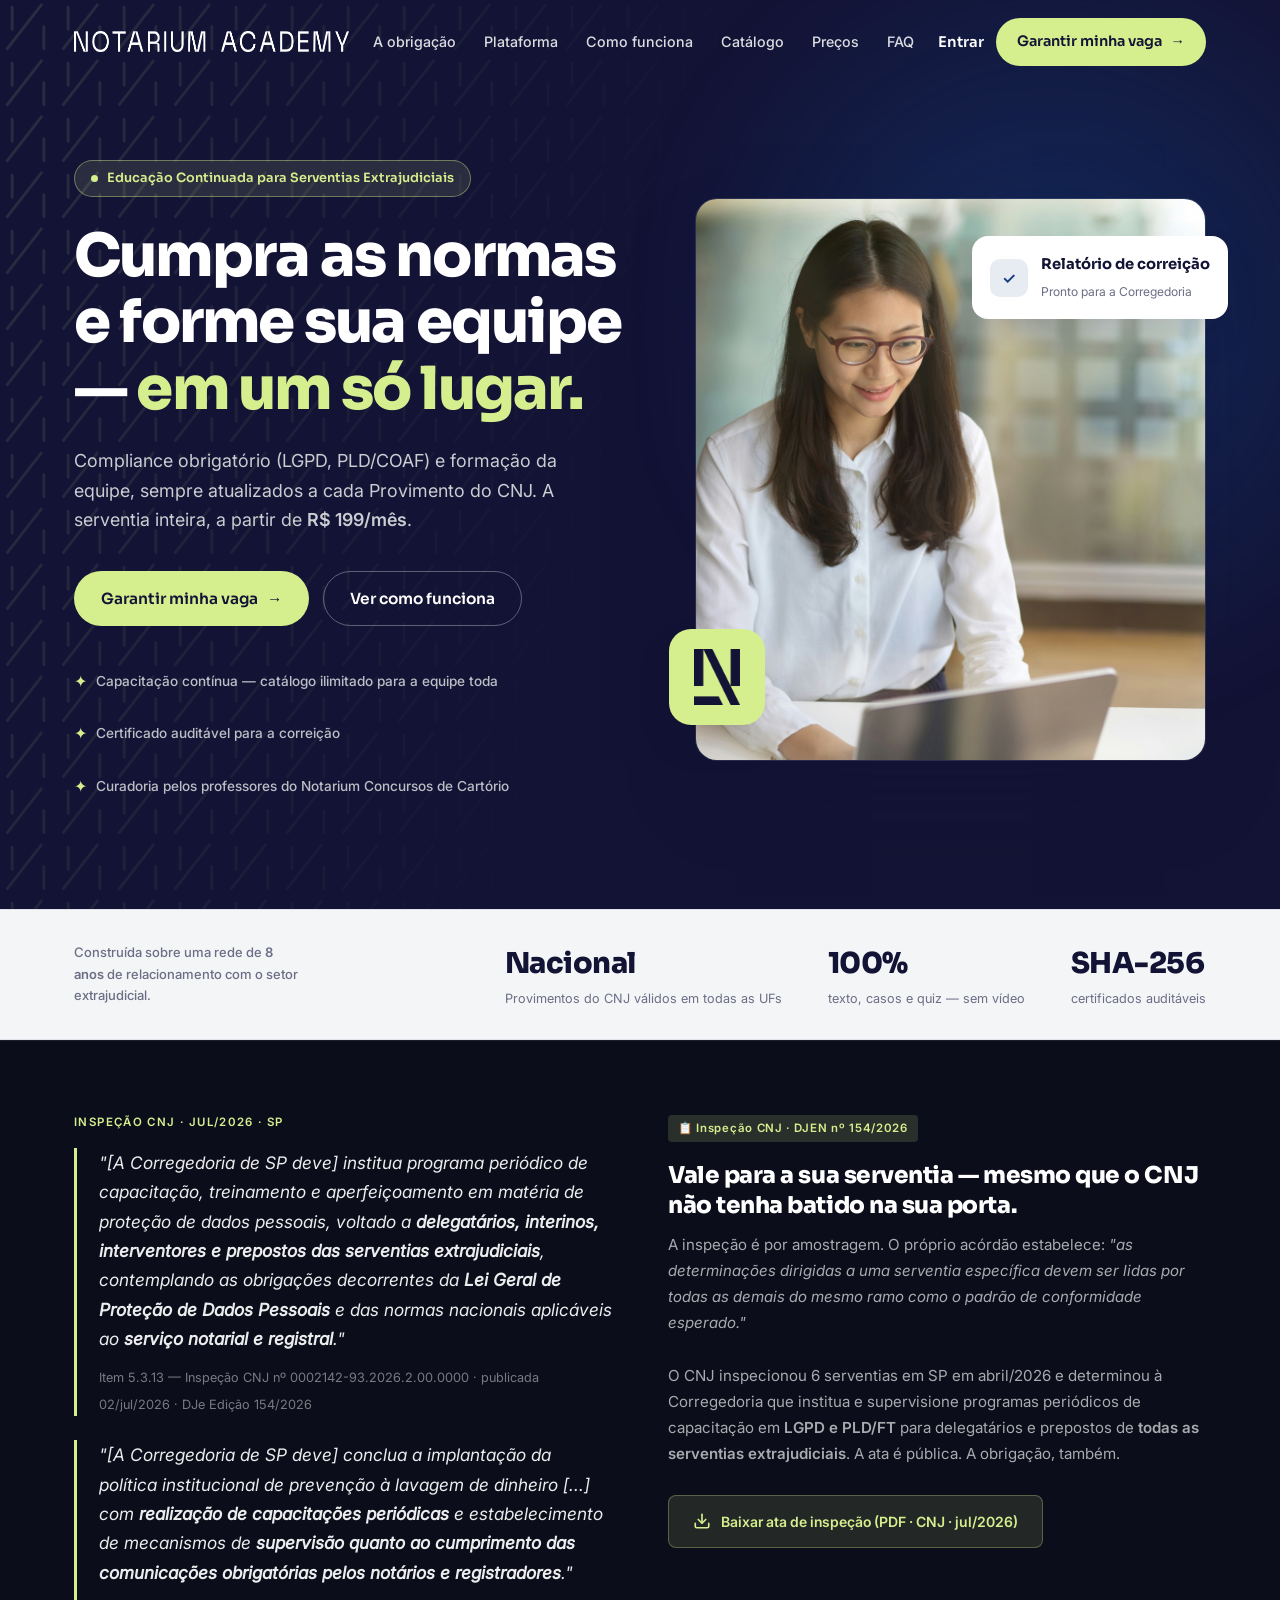
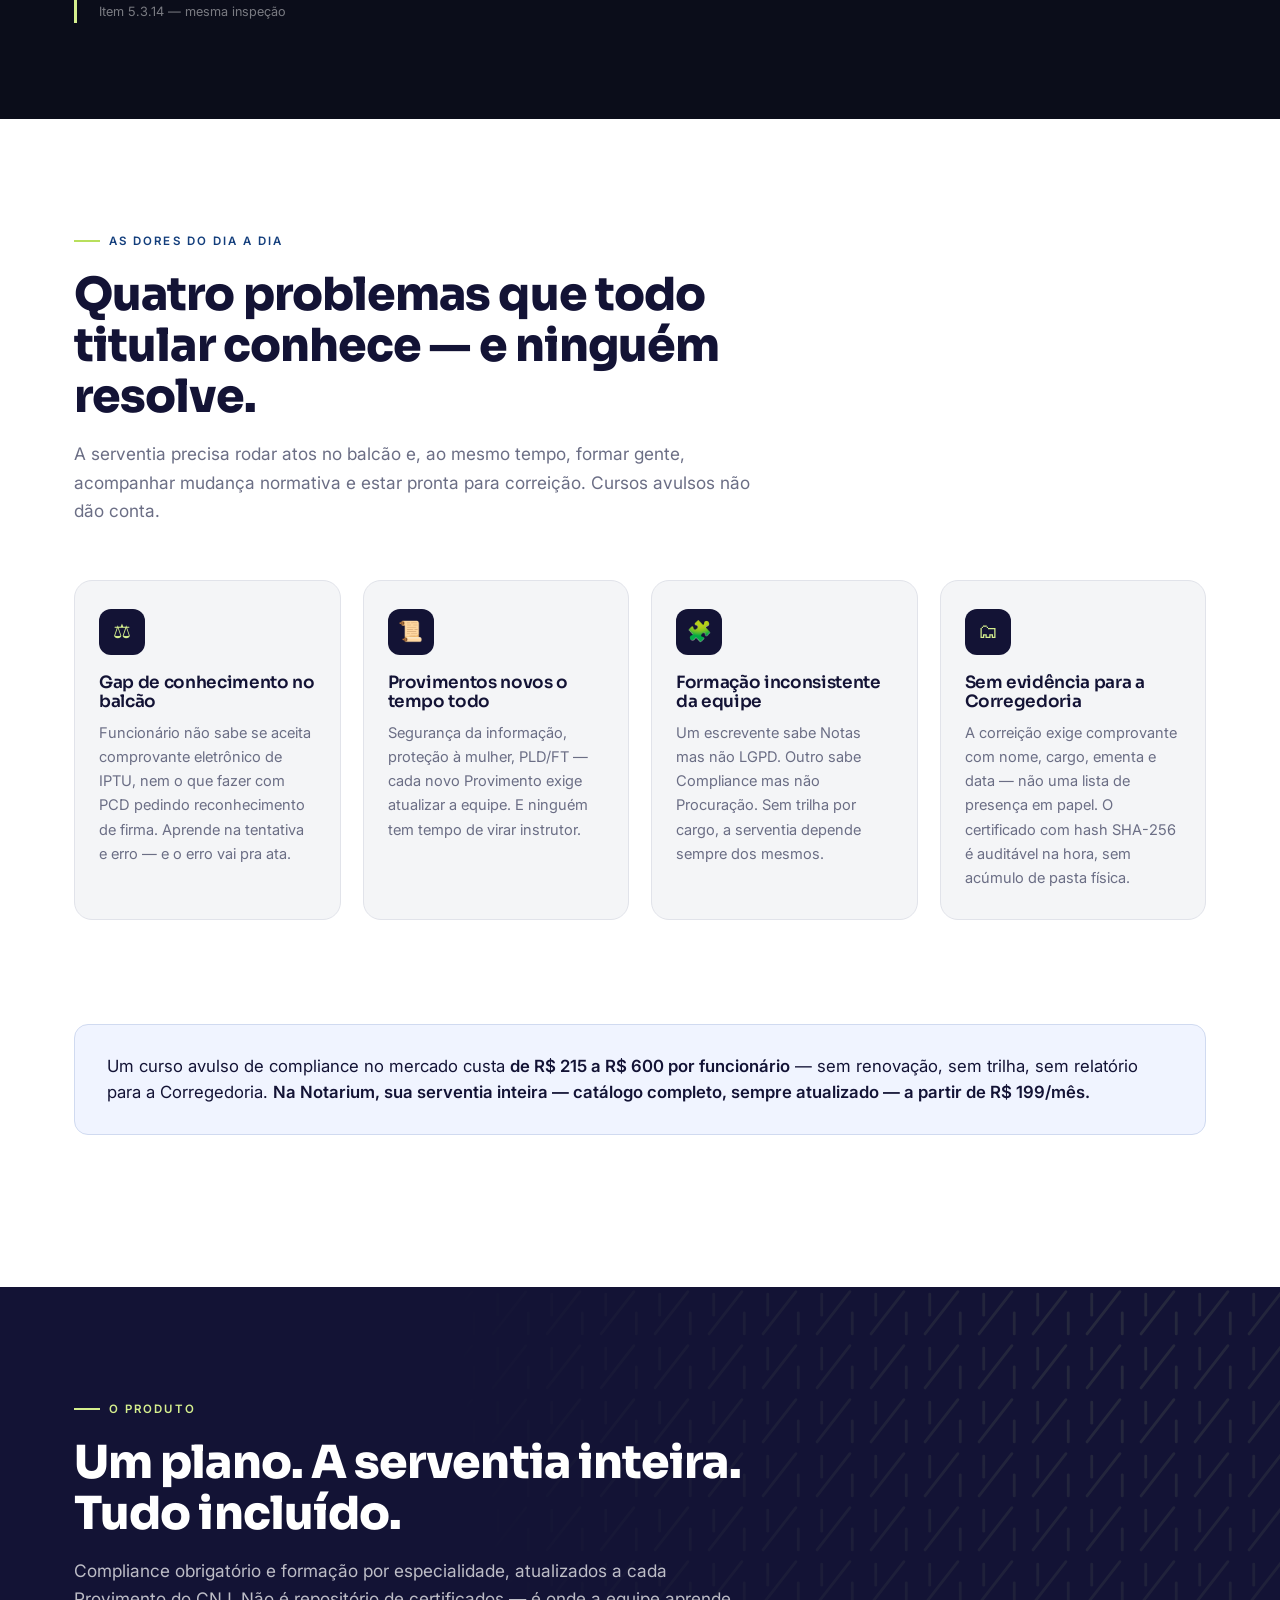
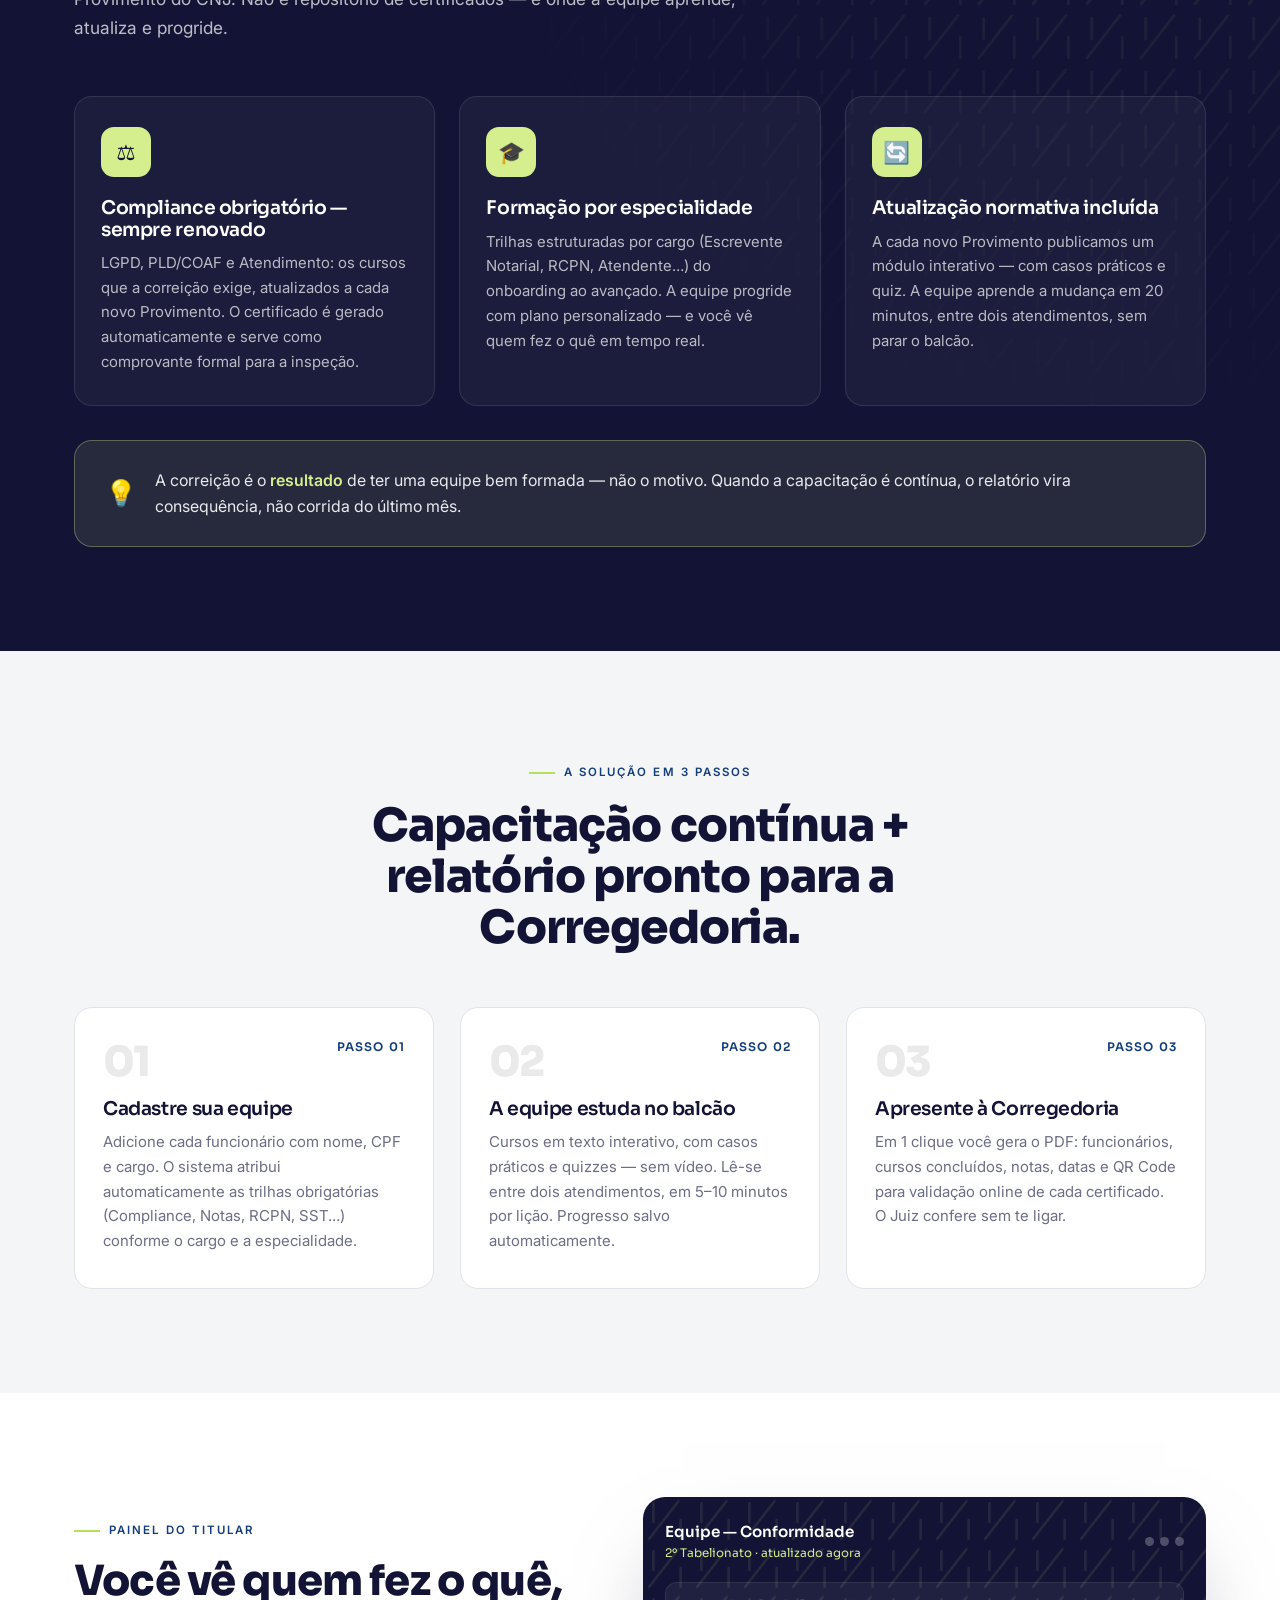
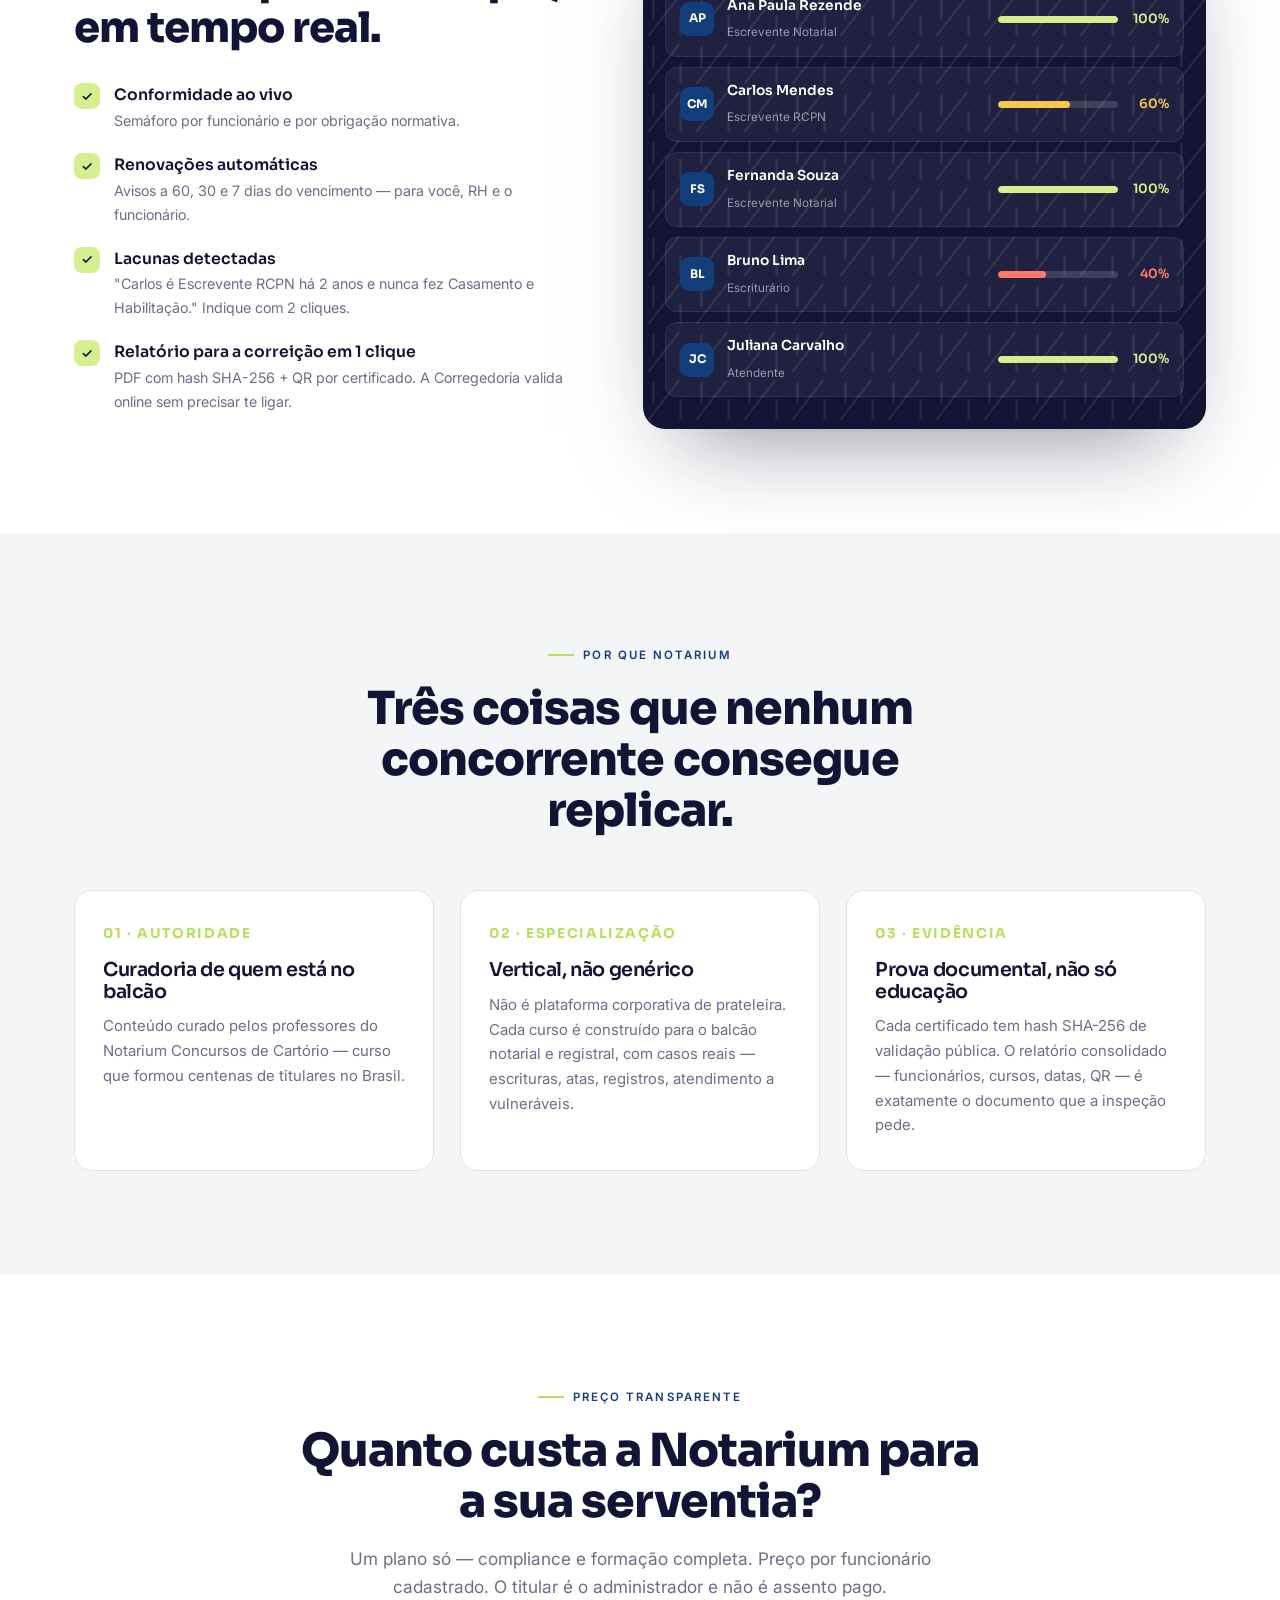
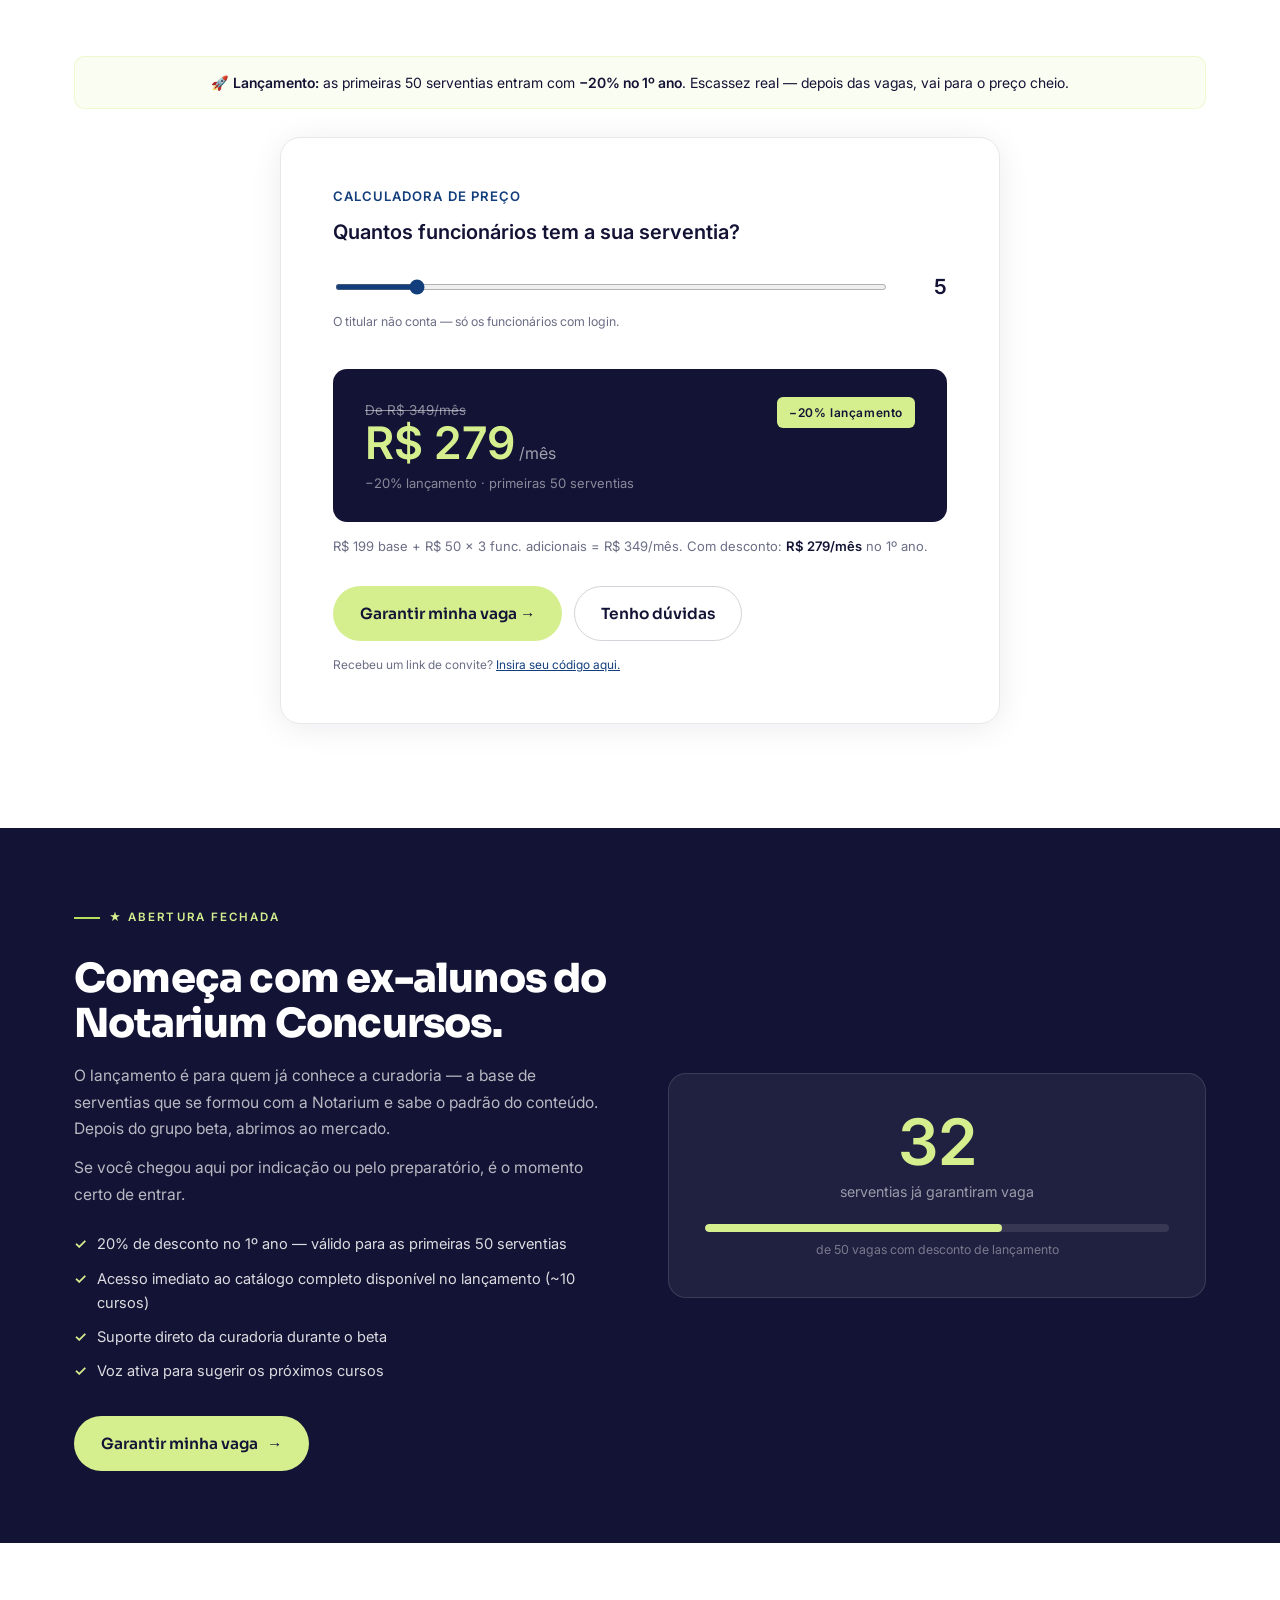
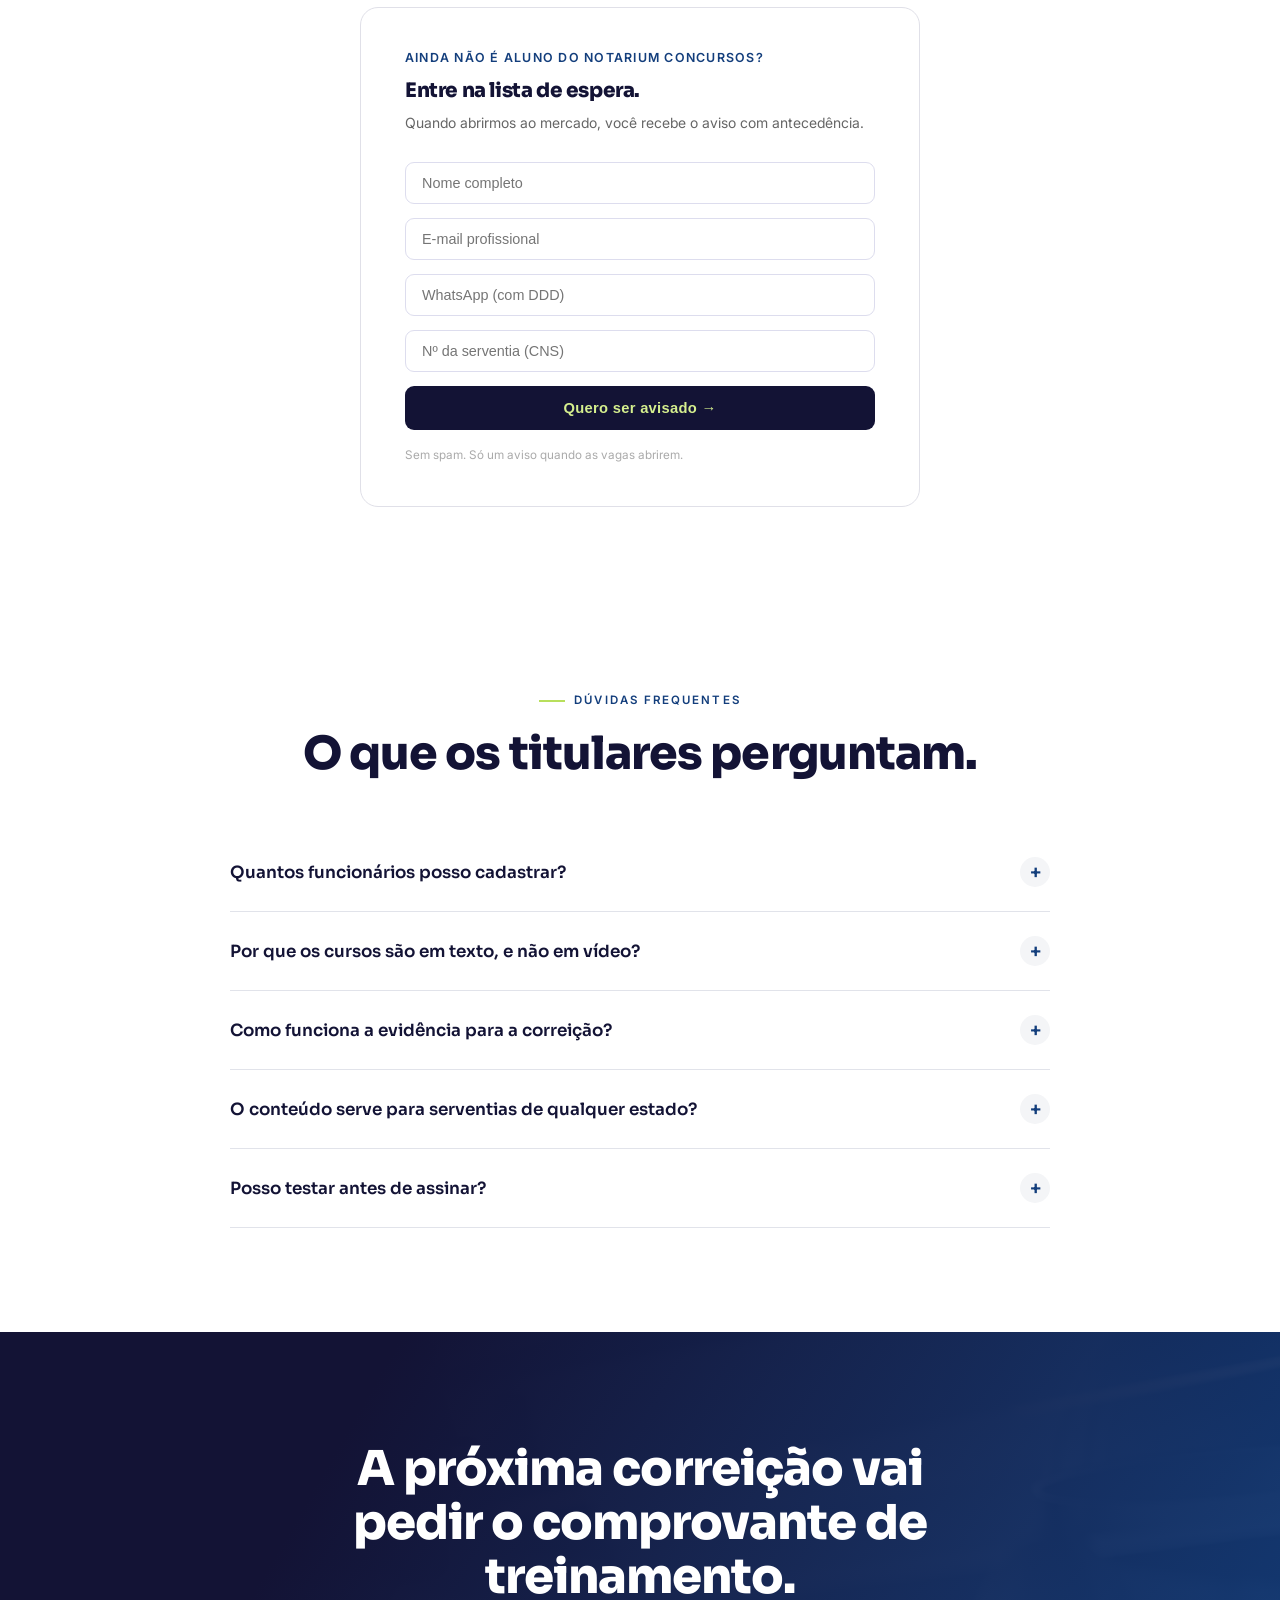
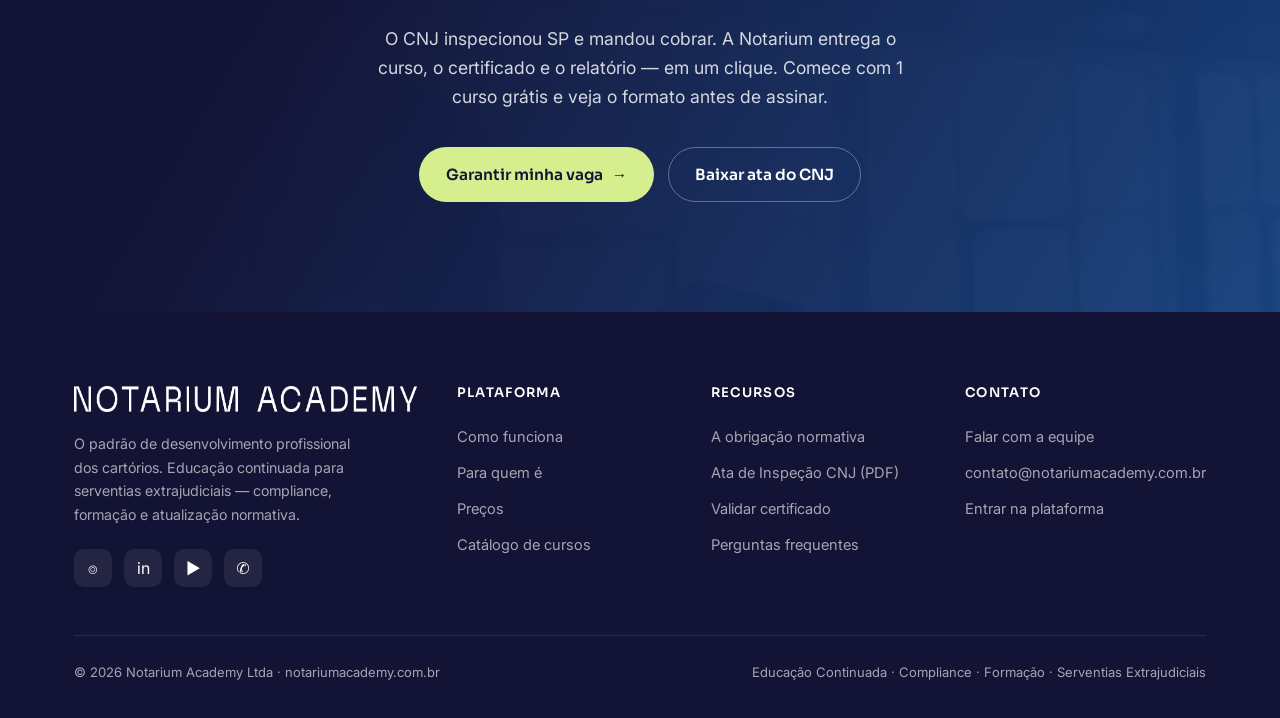
==== index.html @ 6d5ab549 "Favicon: PNG 32x32 quadrado; 'toda semana' → 'o tempo todo'" ====
<!DOCTYPE html>
<html lang="pt-BR">
<head>
<meta charset="UTF-8">
<meta name="viewport" content="width=device-width, initial-scale=1.0">
<meta name="robots" content="noindex, nofollow">
<title>Notarium Academy — Educação continuada para serventias extrajudiciais</title>
<meta name="description" content="Compliance obrigatório e formação da equipe da serventia, por assinatura — a serventia inteira, sempre atualizada. A partir de R$ 199/mês.">
<link rel="icon" type="image/png" sizes="32x32" href="assets/brand/favicon-32.png">
<link rel="icon" type="image/png" sizes="512x512" href="assets/brand/symbol-navy.png">
<link rel="stylesheet" href="assets/css/style.css">
<style>
/* ── Bloco da inspeção CNJ ─────────────────────────── */
.insp{background:#0b0d1a;padding:72px 0;border-top:1px solid rgba(255,255,255,.07)}
.insp-inner{display:grid;grid-template-columns:1fr 1fr;gap:56px;align-items:start}
.insp-label{font-size:.72rem;font-weight:700;letter-spacing:.12em;text-transform:uppercase;color:#D5EF8E;margin-bottom:16px}
.insp-quote{border-left:3px solid #D5EF8E;padding-left:22px;margin:0 0 24px}
.insp-quote p{color:rgba(255,255,255,.92);font-size:1.08rem;line-height:1.7;font-style:italic;margin:0 0 10px}
.insp-quote cite{font-size:.8rem;color:rgba(255,255,255,.45);font-style:normal}
.insp-right h3{font-size:1.45rem;font-weight:800;color:#fff;margin:0 0 12px;line-height:1.3}
.insp-right p{color:rgba(255,255,255,.65);font-size:.95rem;line-height:1.7;margin:0 0 28px}
.insp-dl{display:inline-flex;align-items:center;gap:10px;padding:14px 24px;background:rgba(213,239,142,.12);border:1px solid rgba(213,239,142,.3);border-radius:8px;color:#D5EF8E;font-size:.88rem;font-weight:600;text-decoration:none;transition:.2s}
.insp-dl:hover{background:rgba(213,239,142,.2)}
.insp-dl svg{flex-shrink:0}
.insp-tag{display:inline-block;padding:4px 10px;background:rgba(213,239,142,.15);border-radius:4px;font-size:.72rem;font-weight:700;letter-spacing:.06em;color:#D5EF8E;margin-bottom:18px}
@media(max-width:768px){.insp-inner{grid-template-columns:1fr;gap:36px}}

/* ── Calculadora ───────────────────────────────────── */
.calc-wrap{max-width:720px;margin:0 auto;background:var(--card-bg,#fff);border:1px solid var(--border,#e8e8e8);border-radius:20px;padding:48px 52px;box-shadow:0 4px 32px rgba(19,19,53,.08)}
.calc-label{font-size:.82rem;font-weight:700;letter-spacing:.08em;text-transform:uppercase;color:var(--royal,#133E7C);margin-bottom:10px}
.calc-q{font-size:1.25rem;font-weight:700;color:var(--ink,#131335);margin:0 0 24px;line-height:1.4}
.calc-row{display:flex;align-items:center;gap:18px;margin-bottom:8px}
.calc-row input[type=range]{flex:1;accent-color:#133E7C;height:6px;cursor:pointer}
.calc-n{min-width:40px;text-align:right;font-size:1.3rem;font-weight:800;color:var(--ink,#131335)}
.calc-hint{font-size:.78rem;color:var(--muted,#666);margin:0 0 36px}
.calc-result{display:grid;grid-template-columns:1fr auto;align-items:end;gap:12px;padding:28px 32px;background:var(--ink,#131335);border-radius:14px;margin-bottom:14px}
.calc-main{color:#fff}
.calc-main .price-val{font-size:2.8rem;font-weight:900;line-height:1;color:#D5EF8E}
.calc-main .price-mo{font-size:1rem;color:rgba(255,255,255,.6);font-weight:400}
.calc-main .price-launch{font-size:.85rem;color:rgba(255,255,255,.5);text-decoration:line-through;margin-top:2px}
.calc-badge{background:#D5EF8E;color:#131335;font-size:.75rem;font-weight:800;letter-spacing:.05em;padding:6px 12px;border-radius:6px;white-space:nowrap;align-self:start}
.calc-detail{font-size:.82rem;color:var(--muted,#666);margin:0 0 28px}
.calc-detail b{color:var(--ink,#131335)}
.calc-cta{display:flex;gap:12px;flex-wrap:wrap}
.calc-ferc{margin-top:20px;padding:16px 20px;border:1px solid var(--border,#e8e8e8);border-radius:10px;display:flex;align-items:start;gap:14px}
.calc-ferc label{font-size:.85rem;color:var(--muted,#666);cursor:pointer;display:flex;align-items:start;gap:8px;line-height:1.5}
.calc-ferc input{margin-top:3px;flex-shrink:0}
.ferc-hide{display:none}
.launch-bar{text-align:center;margin-bottom:28px;padding:14px 24px;background:rgba(213,239,142,.12);border:1px solid rgba(213,239,142,.35);border-radius:10px}
.launch-bar p{margin:0;font-size:.88rem;color:var(--ink,#131335)}<br>
.launch-bar b{color:#133E7C}
@media(max-width:600px){.calc-wrap{padding:32px 24px}.calc-result{grid-template-columns:1fr}.calc-main .price-val{font-size:2.2rem}}

/* ── Abertura fechada / beta ───────────────────────── */
.beta{background:#131335;padding:72px 0}
.beta-inner{display:grid;grid-template-columns:1fr 1fr;gap:56px;align-items:center}
.beta-copy .eyebrow{color:#D5EF8E}
.beta-copy h2{color:#fff;font-size:clamp(1.8rem,3.2vw,2.5rem);margin:12px 0 16px;font-weight:800}
.beta-copy p{color:rgba(255,255,255,.7);line-height:1.7;font-size:.98rem;margin:0 0 12px}
.beta-list{list-style:none;padding:0;margin:24px 0 32px;display:flex;flex-direction:column;gap:10px}
.beta-list li{display:flex;align-items:start;gap:10px;color:rgba(255,255,255,.85);font-size:.92rem}
.beta-list .b-ic{color:#D5EF8E;flex-shrink:0;font-weight:700}
.vagas-card{background:rgba(255,255,255,.06);border:1px solid rgba(255,255,255,.12);border-radius:18px;padding:36px;text-align:center}
.vagas-n{font-size:4rem;font-weight:900;color:#D5EF8E;line-height:1}
.vagas-l{color:rgba(255,255,255,.55);font-size:.9rem;margin:6px 0 20px}
.vagas-meter{height:8px;background:rgba(255,255,255,.1);border-radius:4px;overflow:hidden;margin-bottom:8px}
.vagas-meter-fill{height:100%;width:64%;background:#D5EF8E;border-radius:4px}
.vagas-note{font-size:.78rem;color:rgba(255,255,255,.4)}
@media(max-width:768px){.beta-inner{grid-template-columns:1fr;gap:36px}}

/* ── Âncora de valor ───────────────────────────────── */
.anchor-bar{background:#f0f4ff;border:1px solid #d0daf0;border-radius:14px;padding:28px 32px;margin:0 0 48px}
.anchor-bar p{margin:0;font-size:1.05rem;color:var(--ink,#131335);line-height:1.6}
.anchor-bar em{font-style:normal;font-weight:700}
</style>
</head>
<body>

<!-- ============== HEADER ============== -->
<header class="site-header" id="header">
  <div class="wrap nav">
    <a href="#topo" aria-label="Notarium Academy">
      <img src="assets/brand/logo-white.png" alt="Notarium Academy" class="logo light">
      <img src="assets/brand/logo-navy.png"  alt="Notarium Academy" class="logo dark">
    </a>
    <nav class="nav-links" id="navLinks">
      <a href="#normas">A obrigação</a>
      <a href="#solucao">Plataforma</a>
      <a href="#como">Como funciona</a>
      <a href="catalogo.html">Catálogo</a>
      <a href="#planos">Preços</a>
      <a href="#faq">FAQ</a>
    </nav>
    <div class="nav-actions">
      <a href="#" class="nav-login">Entrar</a>
      <a href="cadastro.html" class="btn btn-lime">Garantir minha vaga <span class="arrow">→</span></a>
      <button class="menu-toggle" id="menuToggle" aria-label="Menu"><span></span><span></span><span></span></button>
    </div>
  </div>
</header>

<!-- ============== HERO ============== -->
<section class="hero" id="topo">
  <div class="wrap hero-grid">
    <div class="hero-copy">
      <span class="hero-pill"><span class="dot"></span> Educação Continuada para Serventias Extrajudiciais</span>
      <h1>Cumpra as normas e forme sua equipe — <span class="hl">em um só lugar.</span></h1>
      <p class="hero-sub">Compliance obrigatório (LGPD, PLD/COAF) e formação da equipe, sempre atualizados a cada Provimento do CNJ. A serventia inteira, a partir de <strong>R$&nbsp;199/mês</strong>.</p>
      <div class="hero-cta">
        <a href="#planos" class="btn btn-lime">Garantir minha vaga <span class="arrow">→</span></a>
        <a href="#como" class="btn btn-ghost-light">Ver como funciona</a>
      </div>
      <ul class="hero-trust">
        <li><span class="ic">✦</span> Capacitação contínua — catálogo ilimitado para a equipe toda</li>
        <li><span class="ic">✦</span> Certificado auditável para a correição</li>
        <li><span class="ic">✦</span> Curadoria pelos professores do Notarium Concursos de Cartório</li>
      </ul>
    </div>
    <div class="hero-media">
      <div class="photo"><img src="assets/img/hero.jpg" alt="Escrevente estudando na plataforma Notarium Academy"></div>
      <div class="symbol-badge"><img src="assets/brand/symbol-navy.png" alt=""></div>
      <div class="hero-card">
        <div class="tick">✓</div>
        <div><b>Relatório de correição</b><span>Pronto para a Corregedoria</span></div>
      </div>
    </div>
  </div>
</section>

<!-- ============== PROVA / NÚMEROS ============== -->
<div class="proof">
  <div class="wrap">
    <p class="proof-label">Construída sobre uma rede de <b>8 anos</b> de relacionamento com o setor extrajudicial.</p>
    <div class="proof-stats">
      <div><div class="n">Nacional</div><div class="l">Provimentos do CNJ válidos em todas as UFs</div></div>
      <div><div class="n">100%</div><div class="l">texto, casos e quiz — sem vídeo</div></div>
      <div><div class="n">SHA-256</div><div class="l">certificados auditáveis</div></div>
    </div>
  </div>
</div>

<!-- ============== BLOCO DA INSPEÇÃO CNJ ============== -->
<section class="insp" id="normas">
  <div class="wrap">
    <div class="insp-inner">
      <div class="insp-left">
        <div class="insp-label">Inspeção CNJ · jul/2026 · SP</div>
        <blockquote class="insp-quote">
          <p>"[A Corregedoria de SP deve] institua programa periódico de capacitação, treinamento e aperfeiçoamento em matéria de proteção de dados pessoais, voltado a <strong>delegatários, interinos, interventores e prepostos das serventias extrajudiciais</strong>, contemplando as obrigações decorrentes da <strong>Lei Geral de Proteção de Dados Pessoais</strong> e das normas nacionais aplicáveis ao <strong>serviço notarial e registral</strong>."</p>
          <cite>Item 5.3.13 — Inspeção CNJ nº 0002142-93.2026.2.00.0000 · publicada 02/jul/2026 · DJe Edição 154/2026</cite>
        </blockquote>
        <blockquote class="insp-quote">
          <p>"[A Corregedoria de SP deve] conclua a implantação da política institucional de prevenção à lavagem de dinheiro [...] com <strong>realização de capacitações periódicas</strong> e estabelecimento de mecanismos de <strong>supervisão quanto ao cumprimento das comunicações obrigatórias pelos notários e registradores</strong>."</p>
          <cite>Item 5.3.14 — mesma inspeção</cite>
        </blockquote>
      </div>
      <div class="insp-right">
        <span class="insp-tag">📋 Inspeção CNJ · DJEN nº 154/2026</span>
        <h3>Vale para a sua serventia — mesmo que o CNJ não tenha batido na sua porta.</h3>
        <p>A inspeção é por amostragem. O próprio acórdão estabelece: <em>"as determinações dirigidas a uma serventia específica devem ser lidas por todas as demais do mesmo ramo como o padrão de conformidade esperado."</em></p>
        <p>O CNJ inspecionou 6 serventias em SP em abril/2026 e determinou à Corregedoria que institua e supervisione programas periódicos de capacitação em <strong>LGPD e PLD/FT</strong> para delegatários e prepostos de <strong>todas as serventias extrajudiciais</strong>. A ata é pública. A obrigação, também.</p>
        <a href="assets/docs/inspecao-cnj-sp-2026.pdf" download class="insp-dl">
          <svg width="18" height="18" viewBox="0 0 24 24" fill="none" stroke="currentColor" stroke-width="2.2" stroke-linecap="round" stroke-linejoin="round"><path d="M21 15v4a2 2 0 0 1-2 2H5a2 2 0 0 1-2-2v-4"/><polyline points="7 10 12 15 17 10"/><line x1="12" y1="15" x2="12" y2="3"/></svg>
          Baixar ata de inspeção (PDF · CNJ · jul/2026)
        </a>
      </div>
    </div>
  </div>
</section>

<!-- ============== PROBLEMAS ============== -->
<section class="section problems" id="problemas">
  <div class="wrap">
    <div class="section-head reveal">
      <span class="eyebrow">As dores do dia a dia</span>
      <h2>Quatro problemas que todo titular conhece — e ninguém resolve.</h2>
      <p>A serventia precisa rodar atos no balcão e, ao mesmo tempo, formar gente, acompanhar mudança normativa e estar pronta para correição. Cursos avulsos não dão conta.</p>
    </div>
    <div class="cards-4">
      <article class="pcard reveal">
        <div class="pic">⚖</div>
        <h3>Gap de conhecimento no balcão</h3>
        <p>Funcionário não sabe se aceita comprovante eletrônico de IPTU, nem o que fazer com PCD pedindo reconhecimento de firma. Aprende na tentativa e erro — e o erro vai pra ata.</p>
      </article>
      <article class="pcard reveal">
        <div class="pic">📜</div>
        <h3>Provimentos novos o tempo todo</h3>
        <p>Segurança da informação, proteção à mulher, PLD/FT — cada novo Provimento exige atualizar a equipe. E ninguém tem tempo de virar instrutor.</p>
      </article>
      <article class="pcard reveal">
        <div class="pic">🧩</div>
        <h3>Formação inconsistente da equipe</h3>
        <p>Um escrevente sabe Notas mas não LGPD. Outro sabe Compliance mas não Procuração. Sem trilha por cargo, a serventia depende sempre dos mesmos.</p>
      </article>
      <article class="pcard reveal">
        <div class="pic">🗂</div>
        <h3>Sem evidência para a Corregedoria</h3>
        <p>A correição exige comprovante com nome, cargo, ementa e data — não uma lista de presença em papel. O certificado com hash SHA-256 é auditável na hora, sem acúmulo de pasta física.</p>
      </article>
    </div>
  </div>
</section>

<!-- ============== ÂNCORA DE VALOR ============== -->
<section class="section" style="padding-top:0">
  <div class="wrap">
    <div class="anchor-bar reveal">
      <p>Um curso avulso de compliance no mercado custa <em>de R$&nbsp;215 a R$&nbsp;600 por funcionário</em> — sem renovação, sem trilha, sem relatório para a Corregedoria. <em>Na Notarium, sua serventia inteira — catálogo completo, sempre atualizado — a partir de R$&nbsp;199/mês.</em></p>
    </div>
  </div>
</section>

<!-- ============== SOLUÇÃO (fundo escuro) ============== -->
<section class="section solution" id="solucao">
  <div class="wrap">
    <div class="section-head reveal">
      <span class="eyebrow">O produto</span>
      <h2>Um plano. A serventia inteira. Tudo incluído.</h2>
      <p>Compliance obrigatório e formação por especialidade, atualizados a cada Provimento do CNJ. Não é repositório de certificados — é onde a equipe aprende, atualiza e progride.</p>
    </div>
    <div class="feat-grid">
      <article class="feat reveal">
        <div class="fic">⚖️</div>
        <h3>Compliance obrigatório — sempre renovado</h3>
        <p>LGPD, PLD/COAF e Atendimento: os cursos que a correição exige, atualizados a cada novo Provimento. O certificado é gerado automaticamente e serve como comprovante formal para a inspeção.</p>
      </article>
      <article class="feat reveal">
        <div class="fic">🎓</div>
        <h3>Formação por especialidade</h3>
        <p>Trilhas estruturadas por cargo (Escrevente Notarial, RCPN, Atendente…) do onboarding ao avançado. A equipe progride com plano personalizado — e você vê quem fez o quê em tempo real.</p>
      </article>
      <article class="feat reveal">
        <div class="fic">🔄</div>
        <h3>Atualização normativa incluída</h3>
        <p>A cada novo Provimento publicamos um módulo interativo — com casos práticos e quiz. A equipe aprende a mudança em 20 minutos, entre dois atendimentos, sem parar o balcão.</p>
      </article>
    </div>
    <div class="insight-bar reveal">
      <span class="ib-ic">💡</span>
      <p>A correição é o <b>resultado</b> de ter uma equipe bem formada — não o motivo. Quando a capacitação é contínua, o relatório vira consequência, não corrida do último mês.</p>
    </div>
  </div>
</section>

<!-- ============== COMO FUNCIONA ============== -->
<section class="section steps" id="como">
  <div class="wrap">
    <div class="section-head center reveal">
      <span class="eyebrow">A solução em 3 passos</span>
      <h2>Capacitação contínua + relatório pronto para a Corregedoria.</h2>
    </div>
    <div class="steps-grid">
      <article class="step reveal">
        <span class="num-tag">PASSO 01</span>
        <div class="num">01</div>
        <h3>Cadastre sua equipe</h3>
        <p>Adicione cada funcionário com nome, CPF e cargo. O sistema atribui automaticamente as trilhas obrigatórias (Compliance, Notas, RCPN, SST…) conforme o cargo e a especialidade.</p>
      </article>
      <article class="step reveal">
        <span class="num-tag">PASSO 02</span>
        <div class="num">02</div>
        <h3>A equipe estuda no balcão</h3>
        <p>Cursos em texto interativo, com casos práticos e quizzes — sem vídeo. Lê-se entre dois atendimentos, em 5–10 minutos por lição. Progresso salvo automaticamente.</p>
      </article>
      <article class="step reveal">
        <span class="num-tag">PASSO 03</span>
        <div class="num">03</div>
        <h3>Apresente à Corregedoria</h3>
        <p>Em 1 clique você gera o PDF: funcionários, cursos concluídos, notas, datas e QR Code para validação online de cada certificado. O Juiz confere sem te ligar.</p>
      </article>
    </div>
  </div>
</section>

<!-- ============== PAINEL DO TITULAR ============== -->
<section class="section panel">
  <div class="wrap panel-grid">
    <div class="reveal">
      <span class="eyebrow">Painel do titular</span>
      <h2 style="font-size:clamp(1.8rem,3.4vw,2.6rem);font-weight:800">Você vê quem fez o quê, em tempo real.</h2>
      <ul class="panel-list">
        <li><span class="chk">✓</span><div><b>Conformidade ao vivo</b><span>Semáforo por funcionário e por obrigação normativa.</span></div></li>
        <li><span class="chk">✓</span><div><b>Renovações automáticas</b><span>Avisos a 60, 30 e 7 dias do vencimento — para você, RH e o funcionário.</span></div></li>
        <li><span class="chk">✓</span><div><b>Lacunas detectadas</b><span>"Carlos é Escrevente RCPN há 2 anos e nunca fez Casamento e Habilitação." Indique com 2 cliques.</span></div></li>
        <li><span class="chk">✓</span><div><b>Relatório para a correição em 1 clique</b><span>PDF com hash SHA-256 + QR por certificado. A Corregedoria valida online sem precisar te ligar.</span></div></li>
      </ul>
    </div>
    <div class="reveal">
      <div class="dash">
        <div class="dash-top">
          <div class="t">Equipe — Conformidade <span>2º Tabelionato · atualizado agora</span></div>
          <div class="dash-dots"><i></i><i></i><i></i></div>
        </div>
        <div class="dash-row g"><div class="dash-av">AP</div><div class="nm"><b>Ana Paula Rezende</b><span>Escrevente Notarial</span></div><div class="dash-bar"><i></i></div><div class="pct">100%</div></div>
        <div class="dash-row y"><div class="dash-av">CM</div><div class="nm"><b>Carlos Mendes</b><span>Escrevente RCPN</span></div><div class="dash-bar"><i></i></div><div class="pct">60%</div></div>
        <div class="dash-row g"><div class="dash-av">FS</div><div class="nm"><b>Fernanda Souza</b><span>Escrevente Notarial</span></div><div class="dash-bar"><i></i></div><div class="pct">100%</div></div>
        <div class="dash-row r"><div class="dash-av">BL</div><div class="nm"><b>Bruno Lima</b><span>Escriturário</span></div><div class="dash-bar"><i></i></div><div class="pct">40%</div></div>
        <div class="dash-row g"><div class="dash-av">JC</div><div class="nm"><b>Juliana Carvalho</b><span>Atendente</span></div><div class="dash-bar"><i></i></div><div class="pct">100%</div></div>
      </div>
    </div>
  </div>
</section>

<!-- ============== POR QUE NOTARIUM ============== -->
<section class="section why">
  <div class="wrap">
    <div class="section-head center reveal">
      <span class="eyebrow">Por que Notarium</span>
      <h2>Três coisas que nenhum concorrente consegue replicar.</h2>
    </div>
    <div class="why-grid">
      <article class="why-card reveal">
        <div class="wnum">01 · AUTORIDADE</div>
        <h3>Curadoria de quem está no balcão</h3>
        <p>Conteúdo curado pelos professores do Notarium Concursos de Cartório — curso que formou centenas de titulares no Brasil.</p>
      </article>
      <article class="why-card reveal">
        <div class="wnum">02 · ESPECIALIZAÇÃO</div>
        <h3>Vertical, não genérico</h3>
        <p>Não é plataforma corporativa de prateleira. Cada curso é construído para o balcão notarial e registral, com casos reais — escrituras, atas, registros, atendimento a vulneráveis.</p>
      </article>
      <article class="why-card reveal">
        <div class="wnum">03 · EVIDÊNCIA</div>
        <h3>Prova documental, não só educação</h3>
        <p>Cada certificado tem hash SHA-256 de validação pública. O relatório consolidado — funcionários, cursos, datas, QR — é exatamente o documento que a inspeção pede.</p>
      </article>
    </div>
  </div>
</section>

<!-- ============== PLANOS / CALCULADORA ============== -->
<section class="section plans" id="planos">
  <div class="wrap">
    <div class="section-head center reveal">
      <span class="eyebrow">Preço transparente</span>
      <h2>Quanto custa a Notarium para a sua serventia?</h2>
      <p>Um plano só — compliance e formação completa. Preço por funcionário cadastrado. O titular é o administrador e não é assento pago.</p>
    </div>

    <div class="launch-bar reveal">
      <p>🚀 <b>Lançamento:</b> as primeiras 50 serventias entram com <b>−20% no 1º ano</b>. Escassez real — depois das vagas, vai para o preço cheio.</p>
    </div>

    <div class="calc-wrap reveal">
      <div class="calc-label">Calculadora de preço</div>
      <p class="calc-q">Quantos funcionários tem a sua serventia?</p>
      <div class="calc-row">
        <input type="range" id="calcSlider" min="1" max="30" value="5" step="1" oninput="updateCalc()">
        <span class="calc-n" id="calcNum">5</span>
      </div>
      <p class="calc-hint" id="calcHint">O titular não conta — só os funcionários com login.</p>

      <div class="calc-result" id="calcResult">
        <div class="calc-main">
          <div class="price-launch" id="priceFull" style="display:none"></div>
          <div><span class="price-val" id="priceVal">R$ 299</span> <span class="price-mo">/mês</span></div>
          <div id="priceSub" style="font-size:.82rem;color:rgba(255,255,255,.5);margin-top:6px"></div>
        </div>
        <span class="calc-badge" id="calcBadge">−20% lançamento</span>
      </div>

      <p class="calc-detail" id="calcDetail"></p>

      <div class="calc-cta">
        <a href="cadastro.html" class="btn btn-lime" id="calcCTA">Garantir minha vaga <span class="arrow">→</span></a>
        <a href="#faq" class="btn btn-ghost">Tenho dúvidas</a>
      </div>
      <p style="font-size:.75rem;color:var(--muted,#888);margin-top:14px">Recebeu um link de convite? <a href="#" id="refToggle" style="color:#133E7C;text-decoration:underline">Insira seu código aqui.</a></p>
      <div id="refBox" style="display:none;margin-top:10px">
        <input type="text" id="refInput" placeholder="Código de convite" style="border:1px solid #ddd;border-radius:8px;padding:10px 14px;font-size:.88rem;width:100%;max-width:280px;box-sizing:border-box">
      </div>

    </div>
  </div>
</section>

<!-- ============== ABERTURA BETA ============== -->
<section class="beta" id="beta">
  <div class="wrap beta-inner">
    <div class="beta-copy reveal">
      <span class="eyebrow">★ Abertura fechada</span>
      <h2>Começa com ex-alunos do Notarium Concursos.</h2>
      <p>O lançamento é para quem já conhece a curadoria — a base de serventias que se formou com a Notarium e sabe o padrão do conteúdo. Depois do grupo beta, abrimos ao mercado.</p>
      <p>Se você chegou aqui por indicação ou pelo preparatório, é o momento certo de entrar.</p>
      <ul class="beta-list">
        <li><span class="b-ic">✓</span> 20% de desconto no 1º ano — válido para as primeiras 50 serventias</li>
        <li><span class="b-ic">✓</span> Acesso imediato ao catálogo completo disponível no lançamento (~10 cursos)</li>
        <li><span class="b-ic">✓</span> Suporte direto da curadoria durante o beta</li>
        <li><span class="b-ic">✓</span> Voz ativa para sugerir os próximos cursos</li>
      </ul>
      <a href="cadastro.html" class="btn btn-lime">Garantir minha vaga <span class="arrow">→</span></a>
    </div>
    <div class="reveal">
      <div class="vagas-card">
        <div class="vagas-n" id="vagasN">32</div>
        <div class="vagas-l">serventias já garantiram vaga</div>
        <div class="vagas-meter"><div class="vagas-meter-fill"></div></div>
        <div class="vagas-note">de 50 vagas com desconto de lançamento</div>
      </div>
    </div>
  </div>
</section>

<!-- ============== LISTA DE ESPERA ============== -->
<section class="section" id="lista-espera" style="padding-top:64px;padding-bottom:72px">
  <div class="wrap">
    <div style="max-width:560px;margin:0 auto;border:1px solid #e0e0e8;border-radius:18px;padding:40px 44px;background:#fff">
      <p style="font-size:.78rem;font-weight:700;letter-spacing:.1em;text-transform:uppercase;color:#133E7C;margin:0 0 8px">Ainda não é aluno do Notarium Concursos?</p>
      <h3 style="font-size:1.25rem;font-weight:800;color:#131335;margin:0 0 8px;line-height:1.35">Entre na lista de espera.</h3>
      <p style="font-size:.88rem;color:#666;margin:0 0 28px;line-height:1.6">Quando abrirmos ao mercado, você recebe o aviso com antecedência.</p>
      <form id="waitlistForm" style="display:flex;flex-direction:column;gap:14px">
        <input type="text"   name="nome"      placeholder="Nome completo"          required style="border:1px solid #dde;border-radius:9px;padding:12px 16px;font-size:.9rem;width:100%;box-sizing:border-box">
        <input type="email"  name="email"     placeholder="E-mail profissional"    required style="border:1px solid #dde;border-radius:9px;padding:12px 16px;font-size:.9rem;width:100%;box-sizing:border-box">
        <input type="tel"    name="whatsapp"  placeholder="WhatsApp (com DDD)"              style="border:1px solid #dde;border-radius:9px;padding:12px 16px;font-size:.9rem;width:100%;box-sizing:border-box">
        <input type="text"   name="cns"       placeholder="Nº da serventia (CNS)"           style="border:1px solid #dde;border-radius:9px;padding:12px 16px;font-size:.9rem;width:100%;box-sizing:border-box">
        <button type="submit" style="background:#131335;color:#D5EF8E;border:none;border-radius:9px;padding:14px 24px;font-size:.92rem;font-weight:700;cursor:pointer;letter-spacing:.02em;transition:.2s" onmouseover="this.style.background='#133E7C'" onmouseout="this.style.background='#131335'">Quero ser avisado →</button>
        <p id="waitlistMsg" style="font-size:.8rem;color:#444;margin:0;display:none"></p>
      </form>
      <p style="font-size:.74rem;color:#aaa;margin:16px 0 0">Sem spam. Só um aviso quando as vagas abrirem.</p>
    </div>
  </div>
</section>

<!-- ============== FAQ ============== -->
<section class="section faq" id="faq">
  <div class="wrap">
    <div class="section-head center reveal">
      <span class="eyebrow">Dúvidas frequentes</span>
      <h2>O que os titulares perguntam.</h2>
    </div>
    <div class="faq-grid">
      <div class="qa reveal"><button>Quantos funcionários posso cadastrar?<span class="ic">+</span></button><div class="ans"><p>Todos. O plano é por assento cadastrado (funcionário com login). A fórmula é R$&nbsp;199 fixo para até 2 funcionários, +R$&nbsp;50 por funcionário a partir do 3º. O titular é o administrador e não conta como assento. Serventias com mais de 30 funcionários entram em contato para proposta Enterprise.</p></div></div>
      <div class="qa reveal"><button>Por que os cursos são em texto, e não em vídeo?<span class="ic">+</span></button><div class="ans"><p>Porque o aprendizado precisa caber no expediente. Texto com casos e quiz é lido entre dois atendimentos, em 5–10 minutos, é pesquisável e gera evidência auditável. Vídeo exige parar o balcão — e ninguém o reassiste.</p></div></div>
      <div class="qa reveal"><button>Como funciona a evidência para a correição?<span class="ic">+</span></button><div class="ans"><p>Cada conclusão gera um certificado com hash SHA-256 de validação pública. O painel do titular consolida tudo num relatório PDF com QR Code — a Corregedoria escaneia e confere cada certificado online. O certificado atende integralmente ao art. 94, V, do CNN (LGPD) e ao art. 144, §2º, III (PLD/FT) — sem precisar de lista de presença em papel.</p></div></div>
      <div class="qa reveal"><button>O conteúdo serve para serventias de qualquer estado?<span class="ic">+</span></button><div class="ans"><p>Sim. As obrigações de capacitação são federais (Provimentos CNJ válidos em todas as UFs), então o compliance atende o Brasil inteiro. O conteúdo técnico estadual é adicionado por UF conforme a expansão.</p></div></div>
      <div class="qa reveal"><button>Posso testar antes de assinar?<span class="ic">+</span></button><div class="ans"><p>Pode. Ao se cadastrar você recebe acesso gratuito a 1 curso completo com certificado-amostra — para você e sua equipe sentirem o formato antes de escolher o plano.</p></div></div>
    </div>
  </div>
</section>

<!-- ============== CTA FINAL ============== -->
<section class="final-cta">
  <img src="assets/img/section-cta.jpg" alt="" class="bg">
  <div class="final-inner reveal">
    <h2>A próxima correição vai pedir o comprovante de treinamento.</h2>
    <p>O CNJ inspecionou SP e mandou cobrar. A Notarium entrega o curso, o certificado e o relatório — em um clique. Comece com 1 curso grátis e veja o formato antes de assinar.</p>
    <div class="hero-cta">
      <a href="cadastro.html" class="btn btn-lime">Garantir minha vaga <span class="arrow">→</span></a>
      <a href="assets/docs/inspecao-cnj-sp-2026.pdf" download class="btn btn-ghost-light">Baixar ata do CNJ</a>
    </div>
  </div>
</section>

<!-- ============== FOOTER ============== -->
<footer class="site-footer">
  <div class="wrap">
    <div class="foot-grid">
      <div class="foot-brand">
        <img src="assets/brand/logo-white.png" alt="Notarium Academy" class="flogo">
        <p>O padrão de desenvolvimento profissional dos cartórios. Educação continuada para serventias extrajudiciais — compliance, formação e atualização normativa.</p>
        <div class="foot-soc">
          <a href="#" aria-label="Instagram">⌾</a>
          <a href="#" aria-label="LinkedIn">in</a>
          <a href="#" aria-label="YouTube">▶</a>
          <a href="#" aria-label="WhatsApp">✆</a>
        </div>
      </div>
      <div class="foot-col">
        <h4>Plataforma</h4>
        <a href="#solucao">Como funciona</a>
        <a href="#problemas">Para quem é</a>
        <a href="#planos">Preços</a>
        <a href="catalogo.html">Catálogo de cursos</a>
      </div>
      <div class="foot-col">
        <h4>Recursos</h4>
        <a href="#normas">A obrigação normativa</a>
        <a href="assets/docs/inspecao-cnj-sp-2026.pdf" download>Ata de Inspeção CNJ (PDF)</a>
        <a href="validar.html">Validar certificado</a>
        <a href="#faq">Perguntas frequentes</a>
      </div>
      <div class="foot-col">
        <h4>Contato</h4>
        <a href="#">Falar com a equipe</a>
        <a href="#">contato@notariumacademy.com.br</a>
        <a href="#">Entrar na plataforma</a>
      </div>
    </div>
    <div class="foot-bottom">
      <span>© 2026 Notarium Academy Ltda · notariumacademy.com.br</span>
      <span>Educação Continuada · Compliance · Formação · Serventias Extrajudiciais</span>
    </div>
  </div>
</footer>

<script>
// ── Calculadora ──────────────────────────────────────
function calcPrice(n) {
  if (n <= 2) return 199;
  return 199 + 50 * (n - 2);
}

function updateCalc() {
  const n    = parseInt(document.getElementById('calcSlider').value);
  document.getElementById('calcNum').textContent = n;

  const full    = calcPrice(n);
  const launch  = Math.round(full * 0.80);
  const isEnt   = n >= 31;

  const priceVal  = document.getElementById('priceVal');
  const priceFull = document.getElementById('priceFull');
  const priceSub  = document.getElementById('priceSub');
  const detailEl  = document.getElementById('calcDetail');
  const badgeEl   = document.getElementById('calcBadge');
  const ctaEl     = document.getElementById('calcCTA');

  if (isEnt) {
    priceVal.textContent = 'Enterprise';
    priceFull.style.display = 'none';
    priceSub.textContent = '';
    badgeEl.textContent = 'Sob medida';
    detailEl.innerHTML = '<b>31 ou mais funcionários:</b> entre em contato para proposta personalizada.';
    ctaEl.textContent = 'Falar com a equipe →';
    ctaEl.href = '#';
    return;
  }

  priceFull.style.display = 'block';
  priceFull.textContent = 'De R$ ' + full.toLocaleString('pt-BR') + '/mês';
  priceVal.textContent = 'R$ ' + launch.toLocaleString('pt-BR');
  priceSub.textContent = '−20% lançamento · primeiras 50 serventias';
  badgeEl.textContent = '−20% lançamento';

  if (n <= 2) {
    detailEl.innerHTML = 'Base: <b>R$ 199/mês</b> (até 2 funcionários). Com desconto de lançamento: <b>R$ ' + launch + '/mês</b>.';
  } else {
    detailEl.innerHTML = 'R$ 199 base + R$ 50 × ' + (n-2) + ' func. adicionais = R$ ' + full + '/mês. Com desconto: <b>R$ ' + launch + '/mês</b> no 1º ano.';
  }
  ctaEl.textContent = 'Garantir minha vaga →';
  ctaEl.href = 'cadastro.html';
}
updateCalc();

// ── Lista de espera (Formspree) ───────────────────────
document.getElementById('waitlistForm').addEventListener('submit', async function(e){
  e.preventDefault();
  const btn = this.querySelector('button');
  const msg = document.getElementById('waitlistMsg');
  btn.disabled = true; btn.textContent = 'Enviando…';
  const data = new FormData(this);
  try {
    const r = await fetch('https://formspree.io/f/REPLACE_ME', {
      method:'POST', body: data, headers:{Accept:'application/json'}
    });
    if(r.ok){
      btn.textContent = '✓ Cadastrado!';
      msg.textContent = 'Obrigado! Você será avisado quando abrirmos ao mercado.';
      msg.style.display = 'block'; msg.style.color = '#133E7C';
      this.querySelectorAll('input').forEach(i=>i.disabled=true);
    } else {
      throw new Error();
    }
  } catch {
    btn.disabled = false; btn.textContent = 'Quero ser avisado →';
    msg.textContent = 'Erro ao enviar. Tente novamente ou escreva para contato@notariumacademy.com.br';
    msg.style.display = 'block'; msg.style.color = '#c00';
  }
});

// ── Ref/invite code ──────────────────────────────────
(function(){
  const params = new URLSearchParams(window.location.search);
  const ref = params.get('ref');
  const refToggle = document.getElementById('refToggle');
  const refBox = document.getElementById('refBox');
  const refInput = document.getElementById('refInput');
  function applyRef(code){
    if(!code) return;
    document.querySelectorAll('a[href="cadastro.html"]').forEach(a=>{
      a.href = 'cadastro.html?ref=' + encodeURIComponent(code);
    });
  }
  if(ref){ applyRef(ref); refInput.value = ref; }
  refToggle.addEventListener('click',function(e){
    e.preventDefault();
    refBox.style.display = refBox.style.display==='none' ? 'block' : 'none';
    if(refBox.style.display!=='none') refInput.focus();
  });
  refInput.addEventListener('input',function(){ applyRef(this.value.trim()); });
})();

// ── Header scroll ────────────────────────────────────
const header=document.getElementById('header');
const onScroll=()=>header.classList.toggle('scrolled',window.scrollY>40);
onScroll();window.addEventListener('scroll',onScroll,{passive:true});

// ── Mobile menu ──────────────────────────────────────
document.getElementById('menuToggle').addEventListener('click',()=>document.body.classList.toggle('nav-mobile-open'));
document.querySelectorAll('#navLinks a').forEach(a=>a.addEventListener('click',()=>document.body.classList.remove('nav-mobile-open')));

// ── Reveal on scroll ─────────────────────────────────
const io=new IntersectionObserver((es)=>{es.forEach(e=>{if(e.isIntersecting){e.target.classList.add('in');io.unobserve(e.target);}})},{threshold:.14});
document.querySelectorAll('.reveal').forEach((el,i)=>{el.style.transitionDelay=(i%4*60)+'ms';io.observe(el);});

// ── FAQ accordion ────────────────────────────────────
document.querySelectorAll('.qa button').forEach(b=>b.addEventListener('click',()=>{
  const qa=b.parentElement;const open=qa.classList.contains('open');
  document.querySelectorAll('.qa').forEach(x=>{x.classList.remove('open');x.querySelector('.ans').style.maxHeight=null;});
  if(!open){qa.classList.add('open');const ans=qa.querySelector('.ans');ans.style.maxHeight=ans.scrollHeight+'px';}
}));
</script>
</body>
</html>
---- assets/css/style.css ----
/* ============================================================
   NOTARIUM ACADEMY — Identidade visual aplicada
   Paleta oficial: #131335 / #133E7C / #D5EF8E / #EAEAEA
   Tipografia: Sora (títulos) + Inter (texto)
   ============================================================ */

/* ---------- Fontes ---------- */
@font-face{font-family:"Sora";src:url("../fonts/Sora-Regular.ttf") format("truetype");font-weight:400;font-display:swap}
@font-face{font-family:"Sora";src:url("../fonts/Sora-SemiBold.ttf") format("truetype");font-weight:600;font-display:swap}
@font-face{font-family:"Sora";src:url("../fonts/Sora-Bold.ttf") format("truetype");font-weight:700;font-display:swap}
@font-face{font-family:"Sora";src:url("../fonts/Sora-ExtraBold.ttf") format("truetype");font-weight:800;font-display:swap}
@font-face{font-family:"Inter";src:url("../fonts/Inter-Regular.ttf") format("truetype");font-weight:400;font-display:swap}
@font-face{font-family:"Inter";src:url("../fonts/Inter-Medium.ttf") format("truetype");font-weight:500;font-display:swap}
@font-face{font-family:"Inter";src:url("../fonts/Inter-SemiBold.ttf") format("truetype");font-weight:600;font-display:swap}
@font-face{font-family:"Inter";src:url("../fonts/Inter-Italic.ttf") format("truetype");font-weight:400;font-style:italic;font-display:swap}

/* ---------- Tokens ---------- */
:root{
  --ink:#131335;        /* azul-tinta / quase preto  */
  --ink-80:#2a2a4f;
  --royal:#133E7C;      /* azul royal                */
  --royal-600:#1b4d96;
  --lime:#D5EF8E;       /* acento / vivacidade       */
  --lime-deep:#b8df5c;
  --grey:#EAEAEA;       /* cinza institucional       */
  --grey-soft:#f4f5f7;
  --line:#e1e3ea;
  --text:#2b2c42;
  --muted:#6b6e85;
  --white:#fff;
  --maxw:1180px;
  --radius:18px;
  --radius-sm:12px;
  --shadow-sm:0 2px 10px rgba(19,19,53,.06);
  --shadow:0 18px 50px -22px rgba(19,19,53,.35);
  --shadow-lg:0 40px 90px -40px rgba(19,19,53,.55);
  --ease:cubic-bezier(.2,.7,.2,1);
  /* Padronagem oficial (eco do monograma N/A em diagonal) */
  --pattern-lime:url("data:image/svg+xml;utf8,<svg xmlns='http://www.w3.org/2000/svg' width='46' height='46' viewBox='0 0 46 46'><g fill='none' stroke='%23D5EF8E' stroke-width='2.4' stroke-linecap='round'><path d='M6 40 L34 4'/><line x1='10' y1='6' x2='10' y2='24'/><line x1='36' y1='22' x2='36' y2='40'/></g></svg>");
  --pattern-royal:url("data:image/svg+xml;utf8,<svg xmlns='http://www.w3.org/2000/svg' width='44' height='44' viewBox='0 0 44 44'><g fill='none' stroke='%23133E7C' stroke-width='2.4' stroke-linecap='round'><path d='M6 38 L32 4'/><line x1='10' y1='6' x2='10' y2='23'/><line x1='34' y1='21' x2='34' y2='38'/></g></svg>");
  --pattern-ink:url("data:image/svg+xml;utf8,<svg xmlns='http://www.w3.org/2000/svg' width='46' height='46' viewBox='0 0 46 46'><g fill='none' stroke='%23131335' stroke-width='2.4' stroke-linecap='round'><path d='M6 40 L34 4'/><line x1='10' y1='6' x2='10' y2='24'/><line x1='36' y1='22' x2='36' y2='40'/></g></svg>");
}

/* ---------- Reset ---------- */
*{box-sizing:border-box}
html{scroll-behavior:smooth}
body{
  margin:0;font-family:"Inter",system-ui,sans-serif;color:var(--text);
  background:var(--white);line-height:1.65;-webkit-font-smoothing:antialiased;
  text-rendering:optimizeLegibility;overflow-x:hidden;
}
h1,h2,h3,h4{font-family:"Sora",sans-serif;color:var(--ink);line-height:1.12;margin:0;font-weight:700;letter-spacing:-.02em}
p{margin:0}
a{color:inherit;text-decoration:none}
img{max-width:100%;display:block}
ul{margin:0;padding:0;list-style:none}

/* ---------- Layout helpers ---------- */
.wrap{width:100%;max-width:var(--maxw);margin:0 auto;padding:0 24px}
.section{padding:104px 0}
.eyebrow{
  font-family:"Inter";font-weight:600;font-size:.72rem;letter-spacing:.18em;
  text-transform:uppercase;color:var(--royal);display:inline-flex;align-items:center;gap:9px;margin-bottom:18px;
}
.eyebrow::before{content:"";width:26px;height:2px;background:var(--lime-deep);display:inline-block}
.section-head{max-width:680px;margin-bottom:54px}
.section-head h2{font-size:clamp(1.9rem,3.6vw,2.85rem);font-weight:800}
.section-head p{margin-top:18px;font-size:1.08rem;color:var(--muted)}
.center{text-align:center;margin-left:auto;margin-right:auto}
.lime{color:var(--lime-deep)}
.accent-ink{color:var(--royal)}

/* ---------- Botões ---------- */
.btn{
  display:inline-flex;align-items:center;gap:9px;font-family:"Sora";font-weight:600;
  font-size:.96rem;padding:14px 26px;border-radius:999px;cursor:pointer;border:1.5px solid transparent;
  transition:transform .25s var(--ease),box-shadow .25s var(--ease),background .25s,color .25s;white-space:nowrap;
}
.btn:hover{transform:translateY(-2px)}
.btn-primary{background:var(--ink);color:#fff}
.btn-primary:hover{box-shadow:0 16px 34px -14px rgba(19,19,53,.7)}
.btn-lime{background:var(--lime);color:var(--ink)}
.btn-lime:hover{box-shadow:0 16px 34px -12px rgba(184,223,92,.85)}
.btn-ghost{background:transparent;border-color:rgba(19,19,53,.18);color:var(--ink)}
.btn-ghost:hover{border-color:var(--ink);background:var(--ink);color:#fff}
.btn-ghost-light{background:transparent;border-color:rgba(255,255,255,.32);color:#fff}
.btn-ghost-light:hover{background:#fff;color:var(--ink);border-color:#fff}
.btn .arrow{transition:transform .25s var(--ease)}
.btn:hover .arrow{transform:translateX(3px)}

/* ============================================================
   HEADER
   ============================================================ */
.site-header{
  position:fixed;top:0;left:0;right:0;z-index:60;
  transition:background .35s,box-shadow .35s,padding .35s;padding:18px 0;
}
.site-header.scrolled{background:rgba(255,255,255,.92);backdrop-filter:blur(12px);box-shadow:0 1px 0 var(--line);padding:12px 0}
.nav{display:flex;align-items:center;justify-content:space-between;gap:24px}
.nav .logo{height:21px;width:auto}
.nav .logo.dark{display:none}
.site-header.scrolled .logo.light{display:none}
.site-header.scrolled .logo.dark{display:block}
.nav-links{display:flex;gap:28px;align-items:center;flex-shrink:0}
.nav-links a{font-size:.9rem;font-weight:500;color:rgba(255,255,255,.85);transition:color .2s;position:relative;white-space:nowrap}
.nav-links a:hover{color:#fff}
.site-header.scrolled .nav-links a{color:var(--text)}
.site-header.scrolled .nav-links a:hover{color:var(--ink)}
.nav-actions{display:flex;gap:12px;align-items:center}
.nav-login{font-family:"Sora";font-weight:600;font-size:.92rem;color:#fff}
.site-header.scrolled .nav-login{color:var(--ink)}
.nav .btn{padding:11px 20px;font-size:.9rem}
.menu-toggle{display:none;background:none;border:0;cursor:pointer;flex-direction:column;gap:5px;padding:6px}
.menu-toggle span{width:24px;height:2px;background:#fff;border-radius:2px;transition:.3s}
.site-header.scrolled .menu-toggle span{background:var(--ink)}

/* ============================================================
   HERO
   ============================================================ */
.hero{position:relative;background:var(--ink);color:#fff;padding:160px 0 110px;overflow:hidden}
.hero::before{ /* padronagem diagonal — textura sutil */
  content:"";position:absolute;inset:0;opacity:.12;
  background-image:var(--pattern-lime);background-size:56px 56px;
  -webkit-mask-image:linear-gradient(105deg,#000 0%,transparent 50%);
  mask-image:linear-gradient(105deg,#000 0%,transparent 50%);
}
.hero::after{ /* brilho royal */
  content:"";position:absolute;right:-12%;top:-25%;width:60%;height:120%;
  background:radial-gradient(circle at center,rgba(19,62,124,.55),transparent 62%);filter:blur(20px);
}
.hero-grid{position:relative;z-index:2;display:grid;grid-template-columns:1.05fr .95fr;gap:56px;align-items:center}
.hero-pill{
  display:inline-flex;align-items:center;gap:9px;background:rgba(213,239,142,.12);
  border:1px solid rgba(213,239,142,.4);color:var(--lime);padding:7px 16px;border-radius:999px;
  font-size:.8rem;font-weight:600;font-family:"Sora";margin-bottom:26px;
}
.hero-pill .dot{width:7px;height:7px;border-radius:50%;background:var(--lime);box-shadow:0 0 0 0 var(--lime);animation:pulse 2.4s infinite}
@keyframes pulse{0%{box-shadow:0 0 0 0 rgba(213,239,142,.6)}70%{box-shadow:0 0 0 9px rgba(213,239,142,0)}100%{box-shadow:0 0 0 0 rgba(213,239,142,0)}}
.hero h1{color:#fff;font-size:clamp(2.3rem,4.8vw,3.7rem);font-weight:800;letter-spacing:-.03em}
.hero h1 .hl{color:var(--lime);position:relative;white-space:nowrap}
.hero-sub{margin-top:24px;font-size:1.12rem;color:rgba(255,255,255,.78);max-width:540px}
.hero-cta{display:flex;gap:14px;margin-top:36px;flex-wrap:wrap}
.hero-trust{display:flex;gap:26px;margin-top:42px;flex-wrap:wrap}
.hero-trust li{display:flex;align-items:center;gap:9px;font-size:.86rem;color:rgba(255,255,255,.72);font-weight:500}
.hero-trust .ic{color:var(--lime);font-size:1rem}

/* Hero media */
.hero-media{position:relative}
.hero-media .photo{
  border-radius:22px;overflow:hidden;box-shadow:var(--shadow-lg);aspect-ratio:4/4.4;
  border:1px solid rgba(255,255,255,.1);
}
.hero-media .photo img{width:100%;height:100%;object-fit:cover}
.hero-media .symbol-badge{
  position:absolute;left:-26px;bottom:36px;width:96px;height:96px;border-radius:22px;background:var(--lime);
  display:grid;place-items:center;box-shadow:var(--shadow);
}
.hero-media .symbol-badge img{width:46px}
.hero-card{
  position:absolute;right:-22px;top:38px;background:#fff;color:var(--ink);border-radius:16px;
  padding:16px 18px;box-shadow:var(--shadow);display:flex;align-items:center;gap:13px;animation:float 5s ease-in-out infinite;
}
@keyframes float{0%,100%{transform:translateY(0)}50%{transform:translateY(-9px)}}
.hero-card .tick{width:38px;height:38px;border-radius:10px;background:rgba(19,62,124,.1);color:var(--royal);display:grid;place-items:center;font-weight:700}
.hero-card b{font-family:"Sora";font-size:.92rem;display:block}
.hero-card span{font-size:.76rem;color:var(--muted)}

/* ---------- Faixa de logos / prova ---------- */
.proof{background:var(--grey-soft);border-top:1px solid var(--line);border-bottom:1px solid var(--line)}
.proof .wrap{display:flex;align-items:center;justify-content:space-between;gap:30px;padding-top:30px;padding-bottom:30px;flex-wrap:wrap}
.proof-label{font-size:.82rem;color:var(--muted);max-width:230px;font-weight:500}
.proof-stats{display:flex;gap:46px;flex-wrap:wrap}
.proof-stats .n{font-family:"Sora";font-weight:800;font-size:1.8rem;color:var(--ink);letter-spacing:-.02em}
.proof-stats .l{font-size:.8rem;color:var(--muted)}

/* ============================================================
   PROBLEMAS
   ============================================================ */
.problems{background:#fff}
.cards-4{display:grid;grid-template-columns:repeat(4,1fr);gap:22px}
.pcard{
  background:var(--grey-soft);border:1px solid var(--line);border-radius:var(--radius);padding:28px 24px;
  transition:transform .3s var(--ease),box-shadow .3s,border-color .3s;position:relative;overflow:hidden;
}
.pcard::before{content:"";position:absolute;left:0;top:0;height:3px;width:0;background:var(--lime-deep);transition:width .4s var(--ease)}
.pcard:hover{transform:translateY(-6px);box-shadow:var(--shadow);border-color:transparent;background:#fff}
.pcard:hover::before{width:100%}
.pcard .pic{width:46px;height:46px;border-radius:12px;background:var(--ink);color:var(--lime);display:grid;place-items:center;margin-bottom:18px;font-size:1.25rem}
.pcard h3{font-size:1.06rem;margin-bottom:10px;font-weight:600}
.pcard p{font-size:.92rem;color:var(--muted)}

/* ============================================================
   SOLUÇÃO / DIFERENCIAL (fundo escuro)
   ============================================================ */
.solution{background:var(--ink);color:#fff;position:relative;overflow:hidden}
.solution::before{content:"";position:absolute;inset:0;opacity:.10;background-image:var(--pattern-lime);background-size:54px 54px;
  -webkit-mask-image:radial-gradient(circle at 88% 6%,#000,transparent 48%);mask-image:radial-gradient(circle at 88% 6%,#000,transparent 48%)}
.solution .section-head h2,.solution .section-head{color:#fff}
.solution .section-head h2{color:#fff}
.solution .eyebrow{color:var(--lime)}
.solution .eyebrow::before{background:var(--lime)}
.solution .section-head p{color:rgba(255,255,255,.72)}
.feat-grid{position:relative;z-index:2;display:grid;grid-template-columns:repeat(3,1fr);gap:24px}
.feat{background:rgba(255,255,255,.04);border:1px solid rgba(255,255,255,.1);border-radius:var(--radius);padding:30px 26px;transition:.3s var(--ease)}
.feat:hover{background:rgba(255,255,255,.07);transform:translateY(-5px)}
.feat .fic{width:50px;height:50px;border-radius:13px;background:var(--lime);color:var(--ink);display:grid;place-items:center;font-size:1.35rem;margin-bottom:20px}
.feat h3{color:#fff;font-size:1.18rem;margin-bottom:11px;font-weight:600}
.feat p{color:rgba(255,255,255,.7);font-size:.94rem}
.insight-bar{
  position:relative;z-index:2;margin-top:34px;background:rgba(213,239,142,.1);border:1px solid rgba(213,239,142,.32);
  border-radius:var(--radius);padding:26px 30px;display:flex;gap:18px;align-items:center;
}
.insight-bar .ib-ic{font-size:1.6rem;flex:none}
.insight-bar p{color:rgba(255,255,255,.9);font-size:1rem}
.insight-bar b{color:var(--lime)}

/* ============================================================
   COMO FUNCIONA (passos)
   ============================================================ */
.steps{background:var(--grey-soft)}
.steps-grid{display:grid;grid-template-columns:repeat(3,1fr);gap:26px;position:relative}
.step{background:#fff;border:1px solid var(--line);border-radius:var(--radius);padding:34px 28px;position:relative;transition:.3s var(--ease)}
.step:hover{box-shadow:var(--shadow);transform:translateY(-5px)}
.step .num{font-family:"Sora";font-weight:800;font-size:2.6rem;color:var(--grey);line-height:1;letter-spacing:-.04em}
.step:hover .num{color:var(--lime-deep)}
.step h3{font-size:1.18rem;margin:14px 0 11px;font-weight:600}
.step p{font-size:.94rem;color:var(--muted)}
.step .num-tag{position:absolute;top:30px;right:28px;font-family:"Sora";font-size:.74rem;font-weight:600;color:var(--royal);letter-spacing:.1em}

/* ============================================================
   PAINEL DO TITULAR (mockup)
   ============================================================ */
.panel{background:#fff}
.panel-grid{display:grid;grid-template-columns:.95fr 1.05fr;gap:60px;align-items:center}
.panel-list{margin-top:30px;display:grid;gap:18px}
.panel-list li{display:flex;gap:14px;align-items:flex-start}
.panel-list .chk{flex:none;width:26px;height:26px;border-radius:8px;background:var(--lime);color:var(--ink);display:grid;place-items:center;font-weight:700;font-size:.85rem;margin-top:2px}
.panel-list b{font-family:"Sora";font-weight:600;color:var(--ink);font-size:.98rem}
.panel-list span{display:block;color:var(--muted);font-size:.9rem}
/* dashboard mock */
.dash{background:var(--ink);border-radius:22px;padding:22px;box-shadow:var(--shadow-lg);position:relative;overflow:hidden}
.dash::after{content:"";position:absolute;inset:0;opacity:.10;background-image:var(--pattern-lime);background-size:48px 48px;pointer-events:none}
.dash-top{position:relative;z-index:2;display:flex;justify-content:space-between;align-items:center;margin-bottom:18px}
.dash-top .t{font-family:"Sora";color:#fff;font-weight:600;font-size:.95rem}
.dash-top .t span{color:var(--lime);font-size:.74rem;display:block;font-weight:500}
.dash-dots{display:flex;gap:6px}
.dash-dots i{width:9px;height:9px;border-radius:50%;background:rgba(255,255,255,.25)}
.dash-row{position:relative;z-index:2;display:flex;align-items:center;gap:13px;background:rgba(255,255,255,.06);border:1px solid rgba(255,255,255,.08);border-radius:12px;padding:12px 14px;margin-bottom:10px}
.dash-av{width:34px;height:34px;border-radius:9px;background:var(--royal);color:#fff;display:grid;place-items:center;font-family:"Sora";font-weight:700;font-size:.74rem;flex:none}
.dash-row .nm{flex:1;min-width:0}
.dash-row .nm b{display:block;color:#fff;font-size:.86rem;font-weight:600;font-family:"Sora"}
.dash-row .nm span{color:rgba(255,255,255,.55);font-size:.74rem}
.dash-bar{width:120px;height:7px;border-radius:99px;background:rgba(255,255,255,.14);overflow:hidden;flex:none}
.dash-bar i{display:block;height:100%;border-radius:99px}
.pct{font-family:"Sora";font-weight:600;font-size:.8rem;width:38px;text-align:right;flex:none}
.g .dash-bar i{width:100%;background:var(--lime)} .g .pct{color:var(--lime)}
.y .dash-bar i{width:60%;background:#f4c84a} .y .pct{color:#f4c84a}
.r .dash-bar i{width:40%;background:#ff7a6b} .r .pct{color:#ff7a6b}

/* ============================================================
   DIFERENCIAIS — "por que notarium" 3 col simples
   ============================================================ */
.why{background:var(--grey-soft)}
.why-grid{display:grid;grid-template-columns:repeat(3,1fr);gap:26px}
.why-card{background:#fff;border:1px solid var(--line);border-radius:var(--radius);padding:32px 28px;transition:.3s var(--ease)}
.why-card:hover{transform:translateY(-5px);box-shadow:var(--shadow)}
.why-card .wnum{font-family:"Sora";font-weight:700;color:var(--lime-deep);font-size:.85rem;letter-spacing:.12em;margin-bottom:14px}
.why-card h3{font-size:1.2rem;margin-bottom:12px;font-weight:600}
.why-card p{color:var(--muted);font-size:.94rem}

/* ============================================================
   PLANOS
   ============================================================ */
.plans{background:#fff}
.plan-note{display:inline-flex;align-items:center;gap:8px;background:var(--grey);border-radius:999px;padding:7px 16px;font-size:.82rem;color:var(--ink);font-weight:600;font-family:"Sora";margin-top:14px}
.plan-grid{display:grid;grid-template-columns:repeat(3,1fr);gap:22px}
.plan{border:1px solid var(--line);border-radius:var(--radius);padding:30px 26px;background:#fff;transition:.3s var(--ease);position:relative}
.plan:hover{box-shadow:var(--shadow);transform:translateY(-5px);border-color:transparent}
.plan.featured{background:var(--ink);border-color:var(--ink);color:#fff}
.plan.featured h3,.plan.featured .price{color:#fff}
.plan-tier{font-family:"Sora";font-weight:700;font-size:.78rem;letter-spacing:.12em;text-transform:uppercase;color:var(--royal)}
.plan.featured .plan-tier{color:var(--lime)}
.plan h3{font-size:1.3rem;margin:6px 0 2px;font-weight:700}
.plan .seats{font-size:.86rem;color:var(--muted)}
.plan.featured .seats{color:rgba(255,255,255,.6)}
.plan .price{font-family:"Sora";font-weight:800;font-size:2.2rem;color:var(--ink);margin:18px 0 2px;letter-spacing:-.02em}
.plan .price small{font-size:.95rem;font-weight:500;color:var(--muted)}
.plan.featured .price small{color:rgba(255,255,255,.6)}
.plan .yr{font-size:.82rem;color:var(--muted);margin-bottom:20px}
.plan.featured .yr{color:rgba(255,255,255,.55)}
.plan .btn{width:100%;justify-content:center}
.plan-badge{position:absolute;top:-12px;right:22px;background:var(--lime);color:var(--ink);font-family:"Sora";font-weight:700;font-size:.72rem;padding:5px 13px;border-radius:999px}

/* ============================================================
   SÓCIO FUNDADOR
   ============================================================ */
.founder{background:var(--ink);color:#fff;position:relative;overflow:hidden}
.founder::before{content:"";position:absolute;inset:0;opacity:.12;background-image:var(--pattern-lime);background-size:56px 56px;
  -webkit-mask-image:linear-gradient(-70deg,#000,transparent 55%);mask-image:linear-gradient(-70deg,#000,transparent 55%)}
.founder-grid{position:relative;z-index:2;display:grid;grid-template-columns:1.1fr .9fr;gap:54px;align-items:center}
.founder .eyebrow{color:var(--lime)} .founder .eyebrow::before{background:var(--lime)}
.founder h2{color:#fff;font-size:clamp(1.9rem,3.6vw,2.7rem);font-weight:800}
.founder-sub{color:rgba(255,255,255,.75);margin-top:16px;font-size:1.05rem}
.founder-benefits{margin-top:28px;display:grid;gap:14px}
.founder-benefits li{display:flex;gap:12px;align-items:flex-start;color:rgba(255,255,255,.88);font-size:.96rem}
.founder-benefits .b-ic{color:var(--lime);flex:none;font-weight:700}
.founder-cta{margin-top:32px;display:flex;gap:14px;flex-wrap:wrap;align-items:center}
/* seal card */
.seal-card{background:rgba(255,255,255,.05);border:1px solid rgba(255,255,255,.14);border-radius:24px;padding:38px 32px;text-align:center}
.seal-card .selo{width:150px;margin:0 auto 22px;filter:drop-shadow(0 10px 30px rgba(0,0,0,.4))}
.seal-card .meter{height:10px;border-radius:99px;background:rgba(255,255,255,.12);overflow:hidden;margin:8px 0 12px}
.seal-card .meter i{display:block;height:100%;width:64%;background:linear-gradient(90deg,var(--royal),var(--lime));border-radius:99px}
.seal-card .seats-n{font-family:"Sora";font-weight:800;font-size:2.4rem;color:#fff}
.seal-card .seats-l{color:rgba(255,255,255,.6);font-size:.85rem}
.seal-card .badge-32{margin-top:14px;display:inline-flex;gap:8px;align-items:center;background:rgba(213,239,142,.14);color:var(--lime);padding:7px 15px;border-radius:999px;font-size:.82rem;font-weight:600;font-family:"Sora"}

/* ============================================================
   FAQ
   ============================================================ */
.faq{background:#fff}
.faq-grid{max-width:820px;margin:0 auto}
.qa{border-bottom:1px solid var(--line)}
.qa button{width:100%;background:none;border:0;cursor:pointer;text-align:left;padding:24px 0;display:flex;justify-content:space-between;gap:20px;align-items:center;font-family:"Sora";font-weight:600;font-size:1.05rem;color:var(--ink)}
.qa .ic{flex:none;width:30px;height:30px;border-radius:50%;background:var(--grey-soft);display:grid;place-items:center;transition:.3s;color:var(--royal);font-size:1.2rem}
.qa.open .ic{background:var(--ink);color:var(--lime);transform:rotate(45deg)}
.qa .ans{max-height:0;overflow:hidden;transition:max-height .4s var(--ease)}
.qa .ans p{padding-bottom:24px;color:var(--muted);font-size:.97rem;max-width:680px}

/* ============================================================
   CTA FINAL
   ============================================================ */
.final-cta{position:relative;color:#fff;overflow:hidden;background:var(--royal)}
.final-cta img.bg{position:absolute;inset:0;width:100%;height:100%;object-fit:cover;opacity:.22}
.final-cta::after{content:"";position:absolute;inset:0;background:linear-gradient(120deg,var(--ink) 25%,rgba(19,62,124,.78))}
.final-inner{position:relative;z-index:2;text-align:center;max-width:720px;margin:0 auto;padding:110px 24px}
.final-inner h2{color:#fff;font-size:clamp(2rem,4vw,3rem);font-weight:800}
.final-inner p{color:rgba(255,255,255,.82);margin:20px auto 0;font-size:1.1rem;max-width:560px}
.final-inner .hero-cta{justify-content:center}

/* ============================================================
   FOOTER
   ============================================================ */
.site-footer{background:var(--ink);color:rgba(255,255,255,.62);padding:74px 0 34px}
.foot-grid{display:grid;grid-template-columns:1.6fr 1fr 1fr 1fr;gap:40px;padding-bottom:48px;border-bottom:1px solid rgba(255,255,255,.1)}
.foot-brand .flogo{height:26px;margin-bottom:20px}
.foot-brand p{font-size:.9rem;max-width:300px}
.foot-soc{display:flex;gap:12px;margin-top:22px}
.foot-soc a{width:38px;height:38px;border-radius:10px;background:rgba(255,255,255,.07);display:grid;place-items:center;color:#fff;transition:.25s}
.foot-soc a:hover{background:var(--lime);color:var(--ink);transform:translateY(-3px)}
.foot-col h4{color:#fff;font-size:.82rem;letter-spacing:.1em;text-transform:uppercase;margin-bottom:18px;font-weight:600}
.foot-col a{display:block;font-size:.92rem;padding:6px 0;transition:color .2s}
.foot-col a:hover{color:var(--lime)}
.foot-bottom{display:flex;justify-content:space-between;align-items:center;padding-top:26px;font-size:.82rem;gap:16px;flex-wrap:wrap}

/* ---------- reveal ---------- */
.reveal{opacity:0;transform:translateY(26px);transition:opacity .7s var(--ease),transform .7s var(--ease)}
.reveal.in{opacity:1;transform:none}

/* ============================================================
   RESPONSIVO
   ============================================================ */
@media (max-width:980px){
  .hero-grid{grid-template-columns:1fr;gap:48px}
  .hero-media{max-width:440px;margin:0 auto}
  .cards-4{grid-template-columns:repeat(2,1fr)}
  .feat-grid,.steps-grid,.why-grid,.plan-grid{grid-template-columns:1fr 1fr}
  .panel-grid,.founder-grid{grid-template-columns:1fr;gap:40px}
  .foot-grid{grid-template-columns:1fr 1fr}
}
@media (max-width:680px){
  .section{padding:74px 0}
  .nav-links,.nav-actions .nav-login{display:none}
  .menu-toggle{display:flex}
  .nav-mobile-open .nav-links{display:flex;position:absolute;top:100%;left:0;right:0;background:#fff;flex-direction:column;padding:20px 24px;gap:6px;box-shadow:var(--shadow)}
  .nav-mobile-open .nav-links a{color:var(--ink);padding:10px 0;width:100%;border-bottom:1px solid var(--line)}
  .cards-4,.feat-grid,.steps-grid,.why-grid,.plan-grid{grid-template-columns:1fr}
  .hero-card{display:none}
  .proof-stats{gap:24px}
  .foot-grid{grid-template-columns:1fr}
  .insight-bar{flex-direction:column;align-items:flex-start}
  .hero-trust{gap:14px}
}

/* ============================================================
   PÁGINAS INTERNAS (cadastro · curso · validar · catálogo)
   ============================================================ */

/* Header sólido para páginas internas */
.site-header.solid{position:sticky;background:#fff;box-shadow:0 1px 0 var(--line)}
.site-header.solid .logo.light{display:none}
.site-header.solid .logo.dark{display:block}
.site-header.solid .nav-links a{color:var(--text)}
.site-header.solid .nav-links a:hover{color:var(--ink)}
.site-header.solid .nav-login{color:var(--ink)}
.site-header.solid .menu-toggle span{background:var(--ink)}

/* Mini-hero de página interna */
.page-top{background:var(--ink);color:#fff;padding:118px 0 56px;position:relative;overflow:hidden}
.page-top::before{content:"";position:absolute;inset:0;opacity:.10;background-image:var(--pattern-lime);background-size:54px 54px;
  -webkit-mask-image:linear-gradient(105deg,#000,transparent 55%);mask-image:linear-gradient(105deg,#000,transparent 55%)}
.page-top .wrap{position:relative;z-index:2}
.breadcrumb{font-size:.82rem;color:rgba(255,255,255,.6);margin-bottom:14px;display:flex;gap:8px;align-items:center}
.breadcrumb a{color:var(--lime)}
.page-top h1{color:#fff;font-size:clamp(1.8rem,3.6vw,2.7rem);font-weight:800}
.page-top p{color:rgba(255,255,255,.75);margin-top:14px;max-width:600px;font-size:1.05rem}

/* ---------- CADASTRO ---------- */
.auth{padding:64px 0 96px;background:var(--grey-soft)}
.auth-grid{display:grid;grid-template-columns:1fr 1fr;gap:0;max-width:1000px;margin:0 auto;border-radius:24px;overflow:hidden;box-shadow:var(--shadow-lg);background:#fff}
.auth-aside{background:var(--ink);color:#fff;padding:48px 42px;position:relative;overflow:hidden}
.auth-aside::before{content:"";position:absolute;inset:0;opacity:.10;background-image:var(--pattern-lime);background-size:50px 50px;
  -webkit-mask-image:radial-gradient(circle at 90% 100%,#000,transparent 55%);mask-image:radial-gradient(circle at 90% 100%,#000,transparent 55%)}
.auth-aside>*{position:relative;z-index:2}
.auth-aside .sym{width:48px;margin-bottom:26px}
.auth-aside h2{color:#fff;font-size:1.6rem;font-weight:800;line-height:1.18}
.auth-aside p{color:rgba(255,255,255,.74);margin-top:14px;font-size:.96rem}
.auth-aside .feat-list{margin-top:28px;display:grid;gap:14px}
.auth-aside .feat-list li{display:flex;gap:11px;align-items:flex-start;font-size:.92rem;color:rgba(255,255,255,.88)}
.auth-aside .feat-list .ic{color:var(--lime);flex:none;font-weight:700}
.auth-aside .free-tag{margin-top:30px;display:inline-flex;align-items:center;gap:8px;background:var(--lime);color:var(--ink);font-family:"Sora";font-weight:700;font-size:.82rem;padding:8px 16px;border-radius:999px}
.auth-form{padding:48px 44px}
.auth-form h3{font-size:1.5rem;font-weight:800;margin-bottom:6px}
.auth-form .sub{color:var(--muted);font-size:.94rem;margin-bottom:28px}
.field{margin-bottom:18px}
.field label{display:block;font-family:"Sora";font-weight:600;font-size:.82rem;color:var(--ink);margin-bottom:7px}
.field input,.field select{width:100%;padding:13px 15px;border:1.5px solid var(--line);border-radius:11px;font-family:"Inter";font-size:.95rem;color:var(--ink);background:#fff;transition:border-color .2s,box-shadow .2s}
.field input:focus,.field select:focus{outline:0;border-color:var(--royal);box-shadow:0 0 0 3px rgba(19,62,124,.12)}
.field-row{display:grid;grid-template-columns:1fr 1fr;gap:14px}
.auth-form .btn{width:100%;justify-content:center;margin-top:8px}
.auth-foot{margin-top:20px;font-size:.86rem;color:var(--muted);text-align:center}
.auth-foot a{color:var(--royal);font-weight:600}
.consent{display:flex;gap:10px;align-items:flex-start;font-size:.82rem;color:var(--muted);margin:6px 0 18px}
.consent input{margin-top:3px;accent-color:var(--royal)}

/* ---------- CURSO / PLAYER ---------- */
.course{background:var(--grey-soft);padding:0 0 80px}
.course-bar{background:#fff;border-bottom:1px solid var(--line);position:sticky;top:0;z-index:30}
.course-bar .wrap{display:flex;align-items:center;gap:18px;padding:14px 24px}
.course-bar .back{font-family:"Sora";font-weight:600;font-size:.86rem;color:var(--muted);display:flex;align-items:center;gap:7px}
.course-bar .ctitle{font-family:"Sora";font-weight:700;color:var(--ink);font-size:.96rem;flex:1;min-width:0;white-space:nowrap;overflow:hidden;text-overflow:ellipsis}
.course-bar .prog{display:flex;align-items:center;gap:10px;flex:none}
.course-bar .prog .pbar{width:160px;height:8px;border-radius:99px;background:var(--grey);overflow:hidden}
.course-bar .prog .pbar i{display:block;height:100%;width:35%;background:var(--lime-deep);border-radius:99px;transition:width .5s var(--ease)}
.course-bar .prog span{font-family:"Sora";font-weight:600;font-size:.8rem;color:var(--ink)}
.course-shell{max-width:1140px;margin:0 auto;padding:34px 24px 0;display:grid;grid-template-columns:248px 1fr;gap:34px;align-items:start}
.course-nav{position:sticky;top:96px;background:#fff;border:1px solid var(--line);border-radius:16px;padding:18px}
.course-nav h4{font-size:.74rem;letter-spacing:.1em;text-transform:uppercase;color:var(--muted);margin-bottom:14px;font-weight:600}
.course-nav li{display:flex;gap:11px;align-items:center;padding:9px 10px;border-radius:9px;font-size:.88rem;color:var(--text);cursor:pointer;transition:background .2s}
.course-nav li .st{width:20px;height:20px;border-radius:50%;border:2px solid var(--line);display:grid;place-items:center;font-size:.66rem;flex:none}
.course-nav li.done .st{background:var(--lime);border-color:var(--lime);color:var(--ink)}
.course-nav li.active{background:var(--grey-soft);font-family:"Sora";font-weight:600;color:var(--ink)}
.course-nav li.active .st{border-color:var(--royal)}
.lesson-card{background:#fff;border:1px solid var(--line);border-radius:20px;padding:46px 48px;box-shadow:var(--shadow-sm)}
.lesson-card .ltag{font-family:"Sora";font-weight:600;font-size:.76rem;letter-spacing:.1em;color:var(--royal);text-transform:uppercase}
.lesson-card h2{font-size:1.9rem;font-weight:800;margin:10px 0 22px}
.prose p{margin-bottom:18px;color:#33344a;font-size:1.02rem;line-height:1.75}
.prose strong{color:var(--ink);font-weight:600}
.caso{background:#f6f8fb;border:1px solid var(--line);border-left:4px solid var(--royal);border-radius:14px;padding:24px 26px;margin:26px 0}
.caso .ct{font-family:"Sora";font-weight:700;color:var(--royal);font-size:.82rem;letter-spacing:.06em;text-transform:uppercase;margin-bottom:10px;display:flex;gap:8px;align-items:center}
.caso p{font-size:.98rem;color:#33344a;margin-bottom:14px}
.reveal-btn{background:var(--ink);color:#fff;border:0;border-radius:999px;padding:10px 20px;font-family:"Sora";font-weight:600;font-size:.86rem;cursor:pointer;transition:.2s}
.reveal-btn:hover{background:var(--royal)}
.caso .answer{max-height:0;overflow:hidden;transition:max-height .45s var(--ease)}
.caso .answer .inner{padding-top:16px;border-top:1px dashed var(--line);margin-top:16px;color:#33344a;font-size:.96rem}
.alerta{display:flex;gap:14px;background:#fff7ed;border:1px solid #fcd9a8;border-radius:14px;padding:18px 22px;margin:26px 0}
.alerta .ai{font-size:1.4rem;flex:none}
.alerta b{font-family:"Sora";color:#b25e09;display:block;margin-bottom:3px;font-size:.95rem}
.alerta p{color:#7c4a13;font-size:.92rem;margin:0}
.insight{display:flex;gap:14px;background:rgba(213,239,142,.18);border:1px solid var(--lime-deep);border-radius:14px;padding:18px 22px;margin:26px 0}
.insight .ii{font-size:1.4rem;flex:none}
.insight b{font-family:"Sora";color:var(--ink);display:block;margin-bottom:3px;font-size:.95rem}
.insight p{color:#3c4a1f;font-size:.94rem;margin:0}
/* quiz */
.quiz{background:var(--ink);border-radius:18px;padding:34px 36px;margin-top:36px;color:#fff;position:relative;overflow:hidden}
.quiz::before{content:"";position:absolute;inset:0;opacity:.08;background-image:var(--pattern-lime);background-size:48px 48px}
.quiz>*{position:relative;z-index:2}
.quiz .qtag{font-family:"Sora";font-weight:600;font-size:.76rem;letter-spacing:.1em;color:var(--lime);text-transform:uppercase}
.quiz h3{color:#fff;font-size:1.25rem;font-weight:700;margin:8px 0 22px}
.quiz .opt{display:flex;gap:13px;align-items:center;background:rgba(255,255,255,.05);border:1.5px solid rgba(255,255,255,.14);border-radius:12px;padding:15px 18px;margin-bottom:12px;cursor:pointer;transition:.2s;color:rgba(255,255,255,.9);font-size:.96rem}
.quiz .opt:hover{background:rgba(255,255,255,.09)}
.quiz .opt .mk{width:24px;height:24px;border-radius:50%;border:2px solid rgba(255,255,255,.4);flex:none;display:grid;place-items:center;font-size:.74rem;font-weight:700}
.quiz .opt.correct{border-color:var(--lime);background:rgba(213,239,142,.14)} .quiz .opt.correct .mk{background:var(--lime);border-color:var(--lime);color:var(--ink)}
.quiz .opt.wrong{border-color:#ff7a6b;background:rgba(255,122,107,.12)} .quiz .opt.wrong .mk{background:#ff7a6b;border-color:#ff7a6b;color:#fff}
.quiz .feedback{margin-top:16px;font-size:.94rem;color:var(--lime);display:none}
.quiz .feedback.show{display:block}
.lesson-nav{display:flex;justify-content:space-between;margin-top:30px;gap:14px}
/* certificado emitido */
.cert-done{background:#fff;border:1px solid var(--line);border-radius:20px;padding:48px;text-align:center;box-shadow:var(--shadow-sm);margin-top:30px}
.cert-done .seal{width:120px;margin:0 auto 22px}
.cert-done h2{font-size:1.7rem;font-weight:800;margin-bottom:10px}
.cert-done p{color:var(--muted);max-width:480px;margin:0 auto 8px}
.cert-hash{font-family:ui-monospace,monospace;font-size:.8rem;background:var(--grey-soft);border:1px solid var(--line);border-radius:10px;padding:10px 14px;display:inline-block;margin:18px 0;color:var(--royal);word-break:break-all}

/* ---------- VALIDAR CERTIFICADO ---------- */
.validate{padding:56px 0 96px;background:var(--grey-soft)}
.validate-box{max-width:680px;margin:0 auto;background:#fff;border:1px solid var(--line);border-radius:20px;padding:40px;box-shadow:var(--shadow-sm)}
.validate-box h3{font-size:1.3rem;font-weight:700;margin-bottom:8px}
.validate-box .vsub{color:var(--muted);font-size:.94rem;margin-bottom:24px}
.vsearch{display:flex;gap:12px}
.vsearch input{flex:1;padding:14px 16px;border:1.5px solid var(--line);border-radius:12px;font-family:ui-monospace,monospace;font-size:.9rem}
.vsearch input:focus{outline:0;border-color:var(--royal);box-shadow:0 0 0 3px rgba(19,62,124,.12)}
.vor{text-align:center;color:var(--muted);font-size:.82rem;margin:22px 0;position:relative}
.vor::before,.vor::after{content:"";position:absolute;top:50%;width:38%;height:1px;background:var(--line)}.vor::before{left:0}.vor::after{right:0}
.qr-drop{border:2px dashed var(--line);border-radius:14px;padding:26px;text-align:center;color:var(--muted);font-size:.88rem}
.qr-drop .qic{font-size:1.8rem;margin-bottom:8px}
/* resultado válido */
.vresult{max-width:680px;margin:26px auto 0;background:#fff;border:1px solid var(--line);border-radius:20px;overflow:hidden;box-shadow:var(--shadow);display:none}
.vresult.show{display:block;animation:fadeUp .5s var(--ease)}
@keyframes fadeUp{from{opacity:0;transform:translateY(16px)}to{opacity:1;transform:none}}
.vresult .vhead{background:var(--ink);color:#fff;padding:22px 28px;display:flex;align-items:center;gap:14px}
.vresult .vhead .vok{width:44px;height:44px;border-radius:50%;background:var(--lime);color:var(--ink);display:grid;place-items:center;font-size:1.3rem;font-weight:700;flex:none}
.vresult .vhead b{font-family:"Sora";font-size:1.05rem;display:block}
.vresult .vhead span{color:var(--lime);font-size:.8rem}
.vbody{padding:26px 28px}
.vrow{display:flex;justify-content:space-between;gap:16px;padding:11px 0;border-bottom:1px solid var(--line);font-size:.92rem}
.vrow:last-child{border:0}
.vrow .k{color:var(--muted)}.vrow .v{font-family:"Sora";font-weight:600;color:var(--ink);text-align:right}
.vrow .v.mono{font-family:ui-monospace,monospace;font-weight:400;font-size:.82rem;color:var(--royal)}

/* ---------- CATÁLOGO ---------- */
.catalog{padding:48px 0 96px;background:#fff}
.cat-filters{display:flex;gap:10px;flex-wrap:wrap;margin-bottom:34px;justify-content:center}
.chip{border:1.5px solid var(--line);background:#fff;border-radius:999px;padding:9px 18px;font-family:"Sora";font-weight:600;font-size:.86rem;color:var(--muted);cursor:pointer;transition:.2s}
.chip:hover{border-color:var(--ink);color:var(--ink)}
.chip.active{background:var(--ink);border-color:var(--ink);color:#fff}
.course-grid{display:grid;grid-template-columns:repeat(3,1fr);gap:22px}
.cc{border:1px solid var(--line);border-radius:18px;overflow:hidden;background:#fff;transition:.3s var(--ease);display:flex;flex-direction:column}
.cc:hover{transform:translateY(-6px);box-shadow:var(--shadow);border-color:transparent}
.cc .cc-top{padding:22px 22px 0;display:flex;justify-content:space-between;align-items:flex-start;gap:10px}
.cc .trilha{font-family:"Sora";font-weight:700;font-size:.7rem;letter-spacing:.08em;text-transform:uppercase;padding:5px 11px;border-radius:999px;background:rgba(19,62,124,.1);color:var(--royal)}
.cc .trilha.compliance{background:rgba(213,239,142,.4);color:#5c7016}
.cc .trilha.sst{background:rgba(255,122,107,.14);color:#b94436}
.cc .nivel{font-size:.76rem;color:var(--muted);font-weight:500;white-space:nowrap;padding-top:4px}
.cc-body{padding:14px 22px 22px;flex:1;display:flex;flex-direction:column}
.cc-body h3{font-size:1.08rem;font-weight:700;margin-bottom:8px;line-height:1.3}
.cc-body p{color:var(--muted);font-size:.88rem;flex:1;margin-bottom:16px}
.cc-meta{display:flex;gap:16px;font-size:.8rem;color:var(--muted);border-top:1px solid var(--line);padding-top:14px}
.cc-meta b{color:var(--ink);font-family:"Sora";font-weight:600}
.cc-meta .free{color:#5c7016;font-weight:700;font-family:"Sora"}

@media (max-width:880px){
  .auth-grid{grid-template-columns:1fr}.auth-aside{display:none}
  .course-shell{grid-template-columns:1fr}.course-nav{display:none}
  .lesson-card{padding:32px 26px}
  .course-grid{grid-template-columns:1fr 1fr}
}
@media (max-width:600px){
  .field-row{grid-template-columns:1fr}
  .course-grid{grid-template-columns:1fr}
  .vsearch{flex-direction:column}.course-bar .prog .pbar{width:90px}
  .lesson-card{padding:26px 20px}.auth-form{padding:34px 24px}
}

/* ---------- Player multi-lição (curso real) ---------- */
.course-nav .nav-mod{font-family:"Sora";font-weight:700;font-size:.7rem;letter-spacing:.05em;text-transform:uppercase;color:var(--royal);padding:14px 10px 6px;margin-top:8px}
.course-nav ul>.nav-mod:first-child{margin-top:0}
.cstep{display:flex;gap:10px;align-items:flex-start;padding:8px 10px;border-radius:9px;font-size:.84rem;color:var(--text);cursor:pointer;transition:background .2s}
.cstep:hover{background:var(--grey-soft)}
.cstep .st{width:18px;height:18px;margin-top:1px;border-radius:50%;border:2px solid var(--line);flex:none;display:grid;place-items:center;font-size:.6rem;font-weight:700;transition:.2s}
.cstep.done .st{background:var(--lime);border-color:var(--lime);color:var(--ink)}
.cstep.done .st::after{content:"✓"}
.cstep.active{background:var(--grey-soft);color:var(--ink)}
.cstep.active .lbl{font-family:"Sora";font-weight:600}
.cstep.active .st{border-color:var(--royal)}
.cstep .lbl{line-height:1.32}
.step-meta{display:flex;justify-content:space-between;align-items:center;margin-bottom:8px;padding-bottom:16px;border-bottom:1px solid var(--line)}
.step-count{font-family:"Sora";font-weight:600;font-size:.8rem;color:var(--muted)}
.step-body{padding-top:6px}
.step-body>div:first-child{margin-top:0}
.step-body img{max-width:100%;border-radius:10px}
.course-nav{max-height:calc(100vh - 120px);overflow:auto}
.course-nav::-webkit-scrollbar{width:6px}.course-nav::-webkit-scrollbar-thumb{background:var(--line);border-radius:9px}

/* ---------- Correções de contraste do conteúdo re-skinado ---------- */
/* texto legível dentro de faixas/boxes com fundo ink (evita ink-sobre-ink) */
.step-body [style*="background:#131335"],
.step-body [style*="background: #131335"],
.step-body [style*="background:#131335"] h1,
.step-body [style*="background:#131335"] h2,
.step-body [style*="background:#131335"] h3,
.step-body [style*="background:#131335"] h4,
.step-body [style*="background:#131335"] p,
.step-body [style*="background:#131335"] > div{color:#fff !important}
/* mantém acentos lima visíveis sobre ink */
.step-body [style*="background:#131335"] [style*="#d5ef8e"]{color:#d5ef8e !important}
/* primeira faixa de módulo: remove o respiro exagerado no topo do painel */
.step-body>div:first-child{margin-top:0 !important}
/* boxes com borda lateral ink continuam com texto escuro no corpo claro */
.step-body [style*="border-left:4px solid #131335"]{color:#131335}

/* ---------- Quiz interativo ---------- */
.qz-card{background:#fff;border:1px solid var(--line);border-radius:16px;padding:26px 30px;margin:8px 0}
.qz-card>h2,.qz-card>h3{font-size:1.15rem !important;color:var(--ink) !important;margin:0 0 6px !important;font-weight:700}
.qz{padding:22px 0;border-bottom:1px dashed var(--line)}
.qz:last-child{border-bottom:0;padding-bottom:4px}
.qz-q{font-family:"Sora";font-weight:700;font-size:.66rem;letter-spacing:.12em;text-transform:uppercase;color:var(--muted)}
.qz-stem{font-size:1rem;font-weight:500;color:var(--ink);margin:9px 0 16px;line-height:1.5}
.qz-opts{display:grid;gap:10px}
.qz-opt{display:flex;gap:12px;align-items:flex-start;text-align:left;width:100%;background:#fff;border:1.5px solid var(--line);border-radius:12px;padding:13px 16px;cursor:pointer;font-family:"Inter";font-size:.95rem;color:var(--text);transition:border-color .18s,background .18s}
.qz-opt:hover:not([disabled]){border-color:var(--royal);background:var(--grey-soft)}
.qz-let{font-family:"Sora";font-weight:700;color:var(--royal);flex:none;min-width:16px}
.qz-txt{line-height:1.5}
.qz-opt.correct{border-color:#2d7d4f;background:#eaf6ee}
.qz-opt.correct .qz-let{color:#2d7d4f}
.qz-opt.correct .qz-let::before{content:"✓ "}
.qz-opt.wrong{border-color:#d4584a;background:#fdeeec}
.qz-opt.wrong .qz-let{color:#d4584a}
.qz-opt.wrong .qz-let::before{content:"✕ "}
.qz-opt[disabled]{cursor:default}
.qz-reason{display:none;margin-top:13px;background:#eaf0f8;border-radius:10px;padding:14px 18px;font-size:.92rem;color:#33344a;line-height:1.55}
.qz.revealed .qz-reason{display:block;animation:fadeUp .35s var(--ease)}
.qz-rlabel{display:block;font-family:"Sora";font-weight:700;font-size:.64rem;letter-spacing:.1em;text-transform:uppercase;color:var(--royal);margin-bottom:6px}
.qz-hint{font-size:.82rem;color:var(--muted);font-style:italic;margin-top:10px}

/* pseudo-títulos do conteúdo importado → Sora (apenas tamanhos de título) */
.step-body div[style*="font-size:18px"],.step-body div[style*="font-size:19px"],
.step-body div[style*="font-size:20px"],.step-body div[style*="font-size:21px"],
.step-body div[style*="font-size:22px"],.step-body div[style*="font-size:24px"]{font-family:"Sora",sans-serif}

/* ============================================================
   CHECKOUT / FLUXO DE COMPRA
   ============================================================ */
.checkout{padding:48px 0 90px;background:var(--grey-soft)}
.co-steps{display:flex;gap:8px;align-items:center;justify-content:center;margin-bottom:38px;font-family:"Sora";font-size:.82rem;color:var(--muted);flex-wrap:wrap}
.co-steps .s{display:flex;align-items:center;gap:8px}
.co-steps .s b{width:22px;height:22px;border-radius:50%;background:var(--grey);color:var(--muted);display:grid;place-items:center;font-size:.74rem;font-weight:700}
.co-steps .s.on{color:var(--ink)} .co-steps .s.on b{background:var(--ink);color:var(--lime)}
.co-steps .s.done b{background:var(--lime);color:var(--ink)}
.co-steps .sep{width:26px;height:2px;background:var(--line)}
.checkout-grid{display:grid;grid-template-columns:1.45fr .9fr;gap:30px;align-items:start;max-width:1040px;margin:0 auto}
.co-card{background:#fff;border:1px solid var(--line);border-radius:18px;padding:30px 32px;margin-bottom:22px}
.co-card h3{font-size:1.18rem;font-weight:700;margin-bottom:4px}
.co-card .ch-sub{color:var(--muted);font-size:.9rem;margin-bottom:22px}
.co-card .ch-num{display:inline-grid;place-items:center;width:24px;height:24px;border-radius:50%;background:var(--ink);color:var(--lime);font-family:"Sora";font-weight:700;font-size:.78rem;margin-right:9px;vertical-align:middle}
/* pagamento */
.pay-tabs{display:flex;gap:10px;margin-bottom:22px;flex-wrap:wrap}
.pay-tab{flex:1;min-width:120px;border:1.5px solid var(--line);border-radius:12px;padding:14px;cursor:pointer;text-align:center;font-family:"Sora";font-weight:600;font-size:.9rem;color:var(--muted);transition:.2s;background:#fff}
.pay-tab .pi{font-size:1.3rem;display:block;margin-bottom:5px}
.pay-tab:hover{border-color:var(--royal)}
.pay-tab.active{border-color:var(--ink);background:var(--ink);color:#fff}
.pay-panel{display:none}.pay-panel.active{display:block;animation:fadeUp .35s var(--ease)}
.pix-box{text-align:center;padding:18px;border:1px dashed var(--line);border-radius:14px}
.pix-qr{width:150px;height:150px;margin:0 auto 14px;border-radius:12px;background:
  repeating-conic-gradient(var(--ink) 0% 25%, #fff 0% 50%) 0 0/22px 22px;border:6px solid var(--ink)}
.pix-code{font-family:ui-monospace,monospace;font-size:.78rem;background:var(--grey-soft);border:1px solid var(--line);border-radius:9px;padding:9px 12px;color:var(--royal);word-break:break-all;margin-top:6px}
.card-brands{display:flex;gap:8px;margin-top:6px}.card-brands span{font-size:.7rem;color:var(--muted);border:1px solid var(--line);border-radius:5px;padding:2px 7px;font-family:"Sora";font-weight:600}
.demo-note{display:flex;gap:10px;align-items:flex-start;background:rgba(213,239,142,.18);border:1px solid var(--lime-deep);border-radius:11px;padding:12px 15px;font-size:.82rem;color:#3c4a1f;margin-top:18px}
/* resumo do pedido */
.order{position:sticky;top:96px;background:var(--ink);color:#fff;border-radius:18px;padding:26px 28px;overflow:hidden}
.order::before{content:"";position:absolute;inset:0;opacity:.08;background-image:var(--pattern-lime);background-size:48px 48px;pointer-events:none}
.order>*{position:relative;z-index:2}
.order h4{color:#fff;font-size:.74rem;letter-spacing:.12em;text-transform:uppercase;color:var(--lime);margin-bottom:16px}
.order .plan-name{font-family:"Sora";font-weight:800;font-size:1.5rem;color:#fff;letter-spacing:-.02em}
.order .plan-seats{color:rgba(255,255,255,.6);font-size:.86rem;margin-bottom:18px}
.seg{display:flex;background:rgba(255,255,255,.08);border-radius:10px;padding:4px;margin-bottom:18px}
.seg button{flex:1;border:0;background:transparent;color:rgba(255,255,255,.7);font-family:"Sora";font-weight:600;font-size:.82rem;padding:9px;border-radius:7px;cursor:pointer;transition:.2s}
.seg button.on{background:var(--lime);color:var(--ink)}
.seg button .save{font-size:.66rem;display:block;opacity:.8}
.order-line{display:flex;justify-content:space-between;font-size:.9rem;color:rgba(255,255,255,.78);padding:7px 0}
.order-line.disc{color:var(--lime)}
.order-hr{height:1px;background:rgba(255,255,255,.14);margin:12px 0}
.order-total{display:flex;justify-content:space-between;align-items:flex-end;margin-top:6px}
.order-total .lbl{font-size:.86rem;color:rgba(255,255,255,.7)}
.order-total .val{font-family:"Sora";font-weight:800;font-size:1.9rem;color:#fff;letter-spacing:-.02em}
.order-total .val small{font-size:.9rem;font-weight:500;color:rgba(255,255,255,.6)}
.founder-flag{display:flex;gap:9px;align-items:center;background:rgba(213,239,142,.14);border:1px solid rgba(213,239,142,.4);border-radius:10px;padding:10px 13px;font-size:.8rem;color:var(--lime);margin-bottom:16px;font-weight:500}
.order .btn{width:100%;justify-content:center;margin-top:18px}
.order .guarantee{text-align:center;font-size:.76rem;color:rgba(255,255,255,.55);margin-top:12px}
/* página de sucesso */
.success{padding:60px 0 90px;background:var(--grey-soft)}
.success-card{max-width:680px;margin:0 auto;background:#fff;border:1px solid var(--line);border-radius:22px;padding:50px 48px;text-align:center;box-shadow:var(--shadow-sm)}
.success-check{width:84px;height:84px;border-radius:50%;background:var(--lime);color:var(--ink);display:grid;place-items:center;font-size:2.4rem;margin:0 auto 24px;box-shadow:0 14px 36px -12px rgba(184,223,92,.8)}
.success-card h1{font-size:1.9rem;font-weight:800;margin-bottom:12px}
.success-card .s-sub{color:var(--muted);font-size:1.05rem;max-width:480px;margin:0 auto 26px}
.s-receipt{background:var(--grey-soft);border:1px solid var(--line);border-radius:14px;padding:22px 26px;text-align:left;margin:0 0 28px}
.s-receipt .sr-row{display:flex;justify-content:space-between;font-size:.92rem;padding:8px 0;border-bottom:1px solid var(--line)}
.s-receipt .sr-row:last-child{border:0}
.s-receipt .sr-row .k{color:var(--muted)}.s-receipt .sr-row .v{font-family:"Sora";font-weight:600;color:var(--ink)}
.s-next{text-align:left;margin:0 0 28px}
.s-next h4{font-size:1rem;margin-bottom:14px}
.s-next li{display:flex;gap:12px;align-items:flex-start;padding:8px 0;font-size:.94rem;color:var(--text)}
.s-next .n{flex:none;width:26px;height:26px;border-radius:8px;background:var(--ink);color:var(--lime);display:grid;place-items:center;font-family:"Sora";font-weight:700;font-size:.78rem}
.success-card .s-cta{display:flex;gap:12px;justify-content:center;flex-wrap:wrap}
@media (max-width:860px){.checkout-grid{grid-template-columns:1fr}.order{position:static}}
@media (max-width:600px){.co-card{padding:24px 20px}.success-card{padding:36px 22px}}
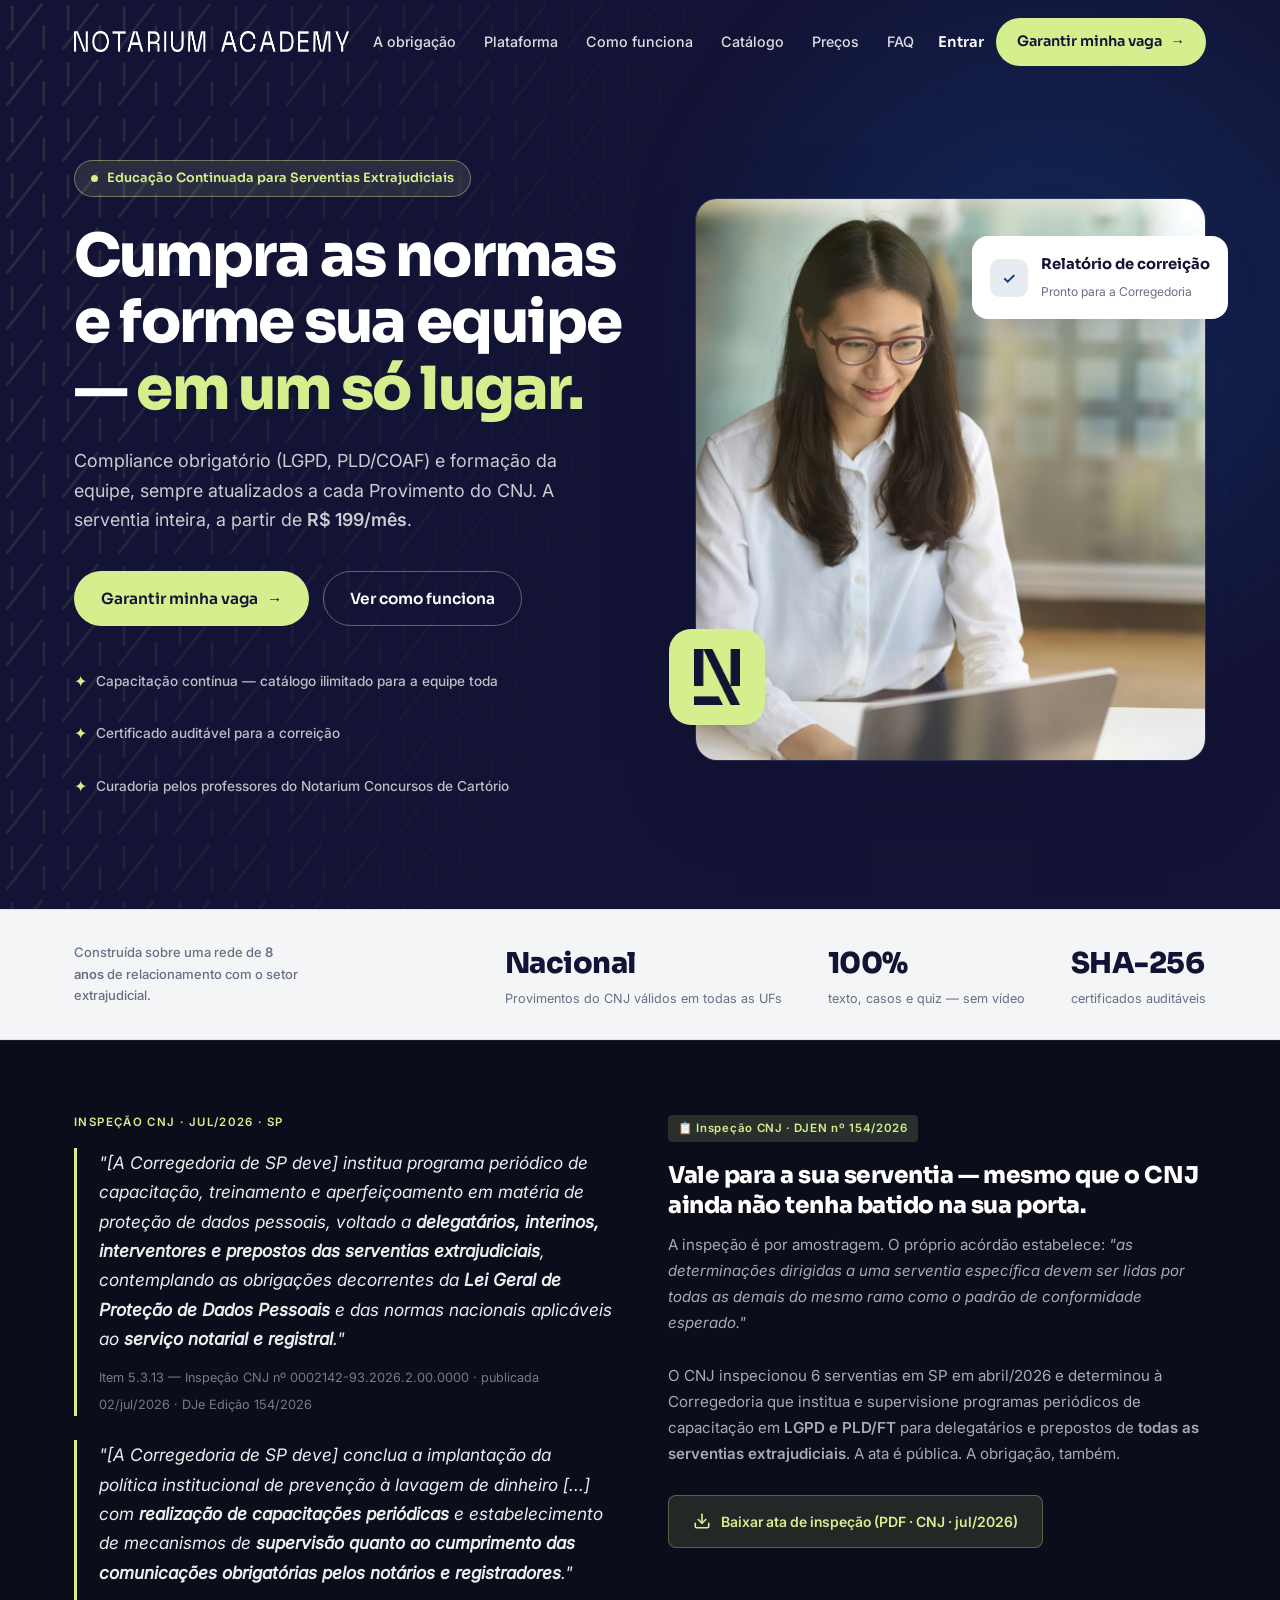
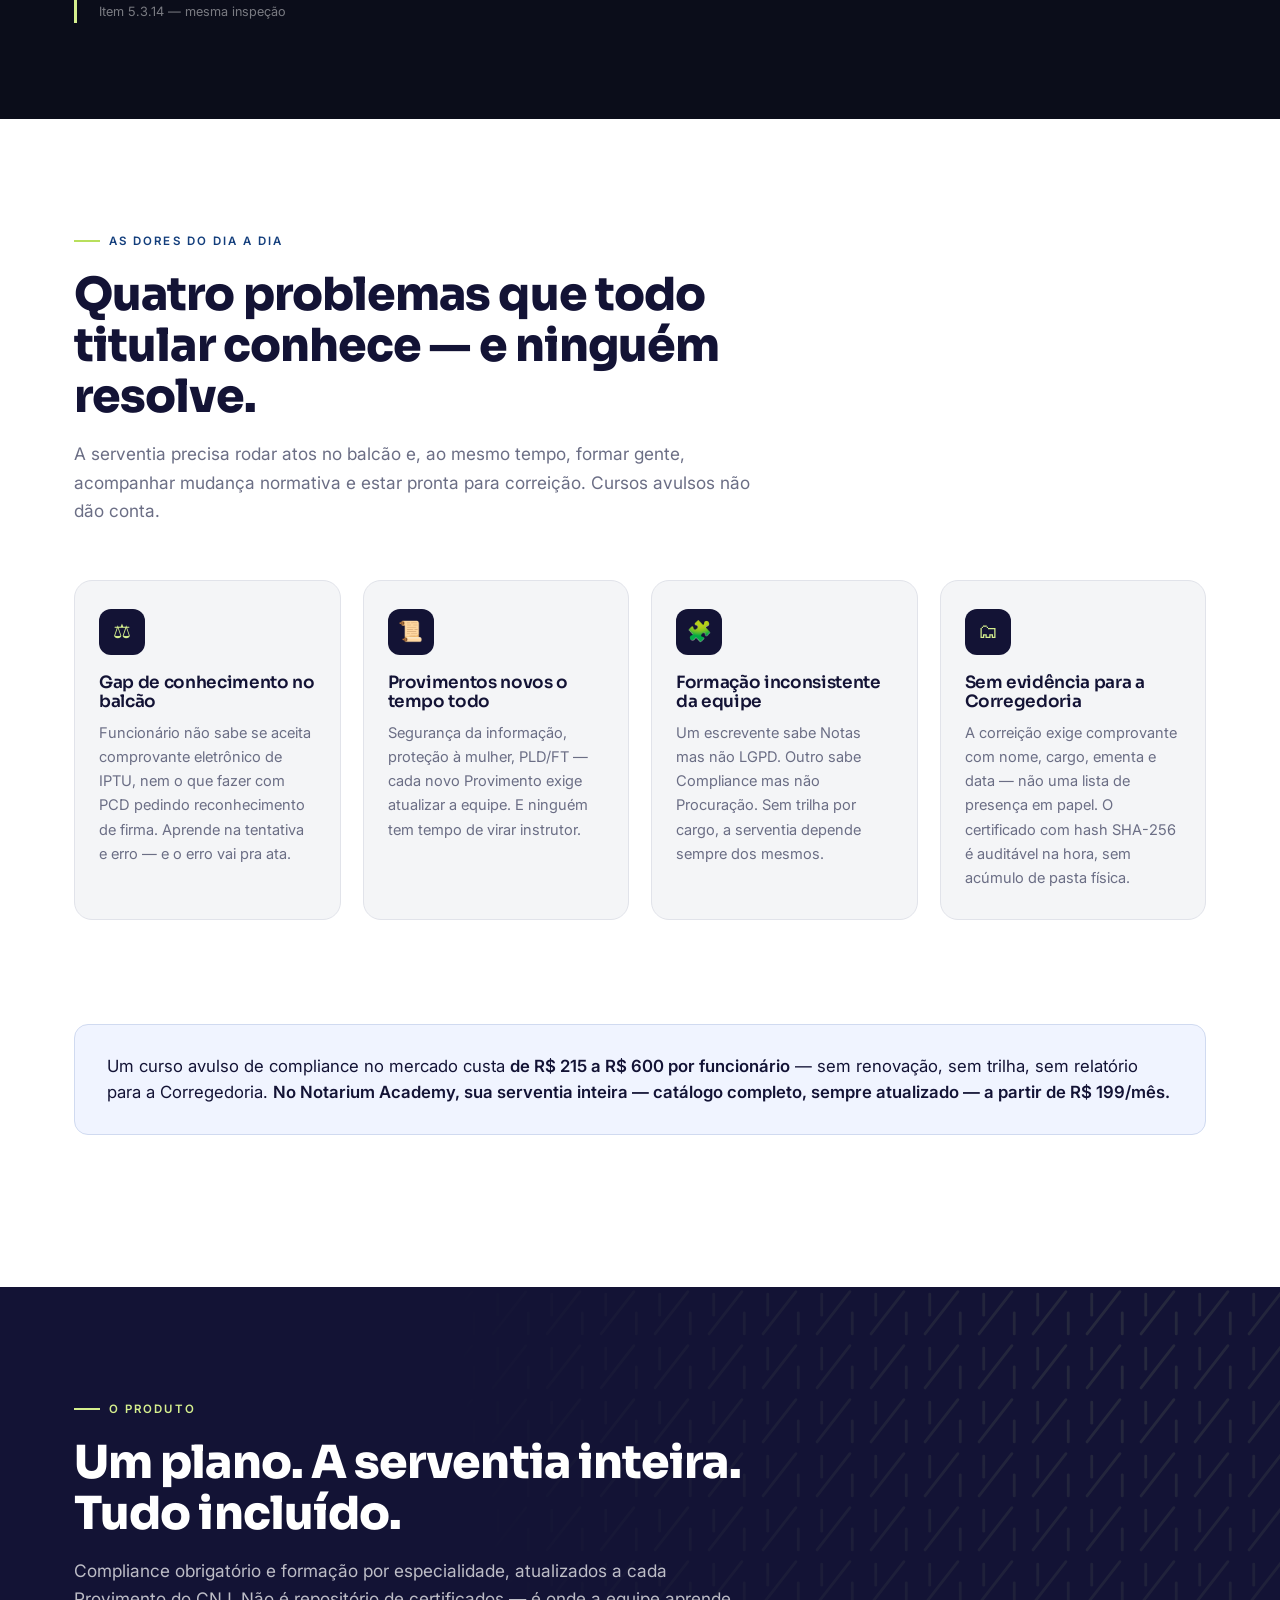
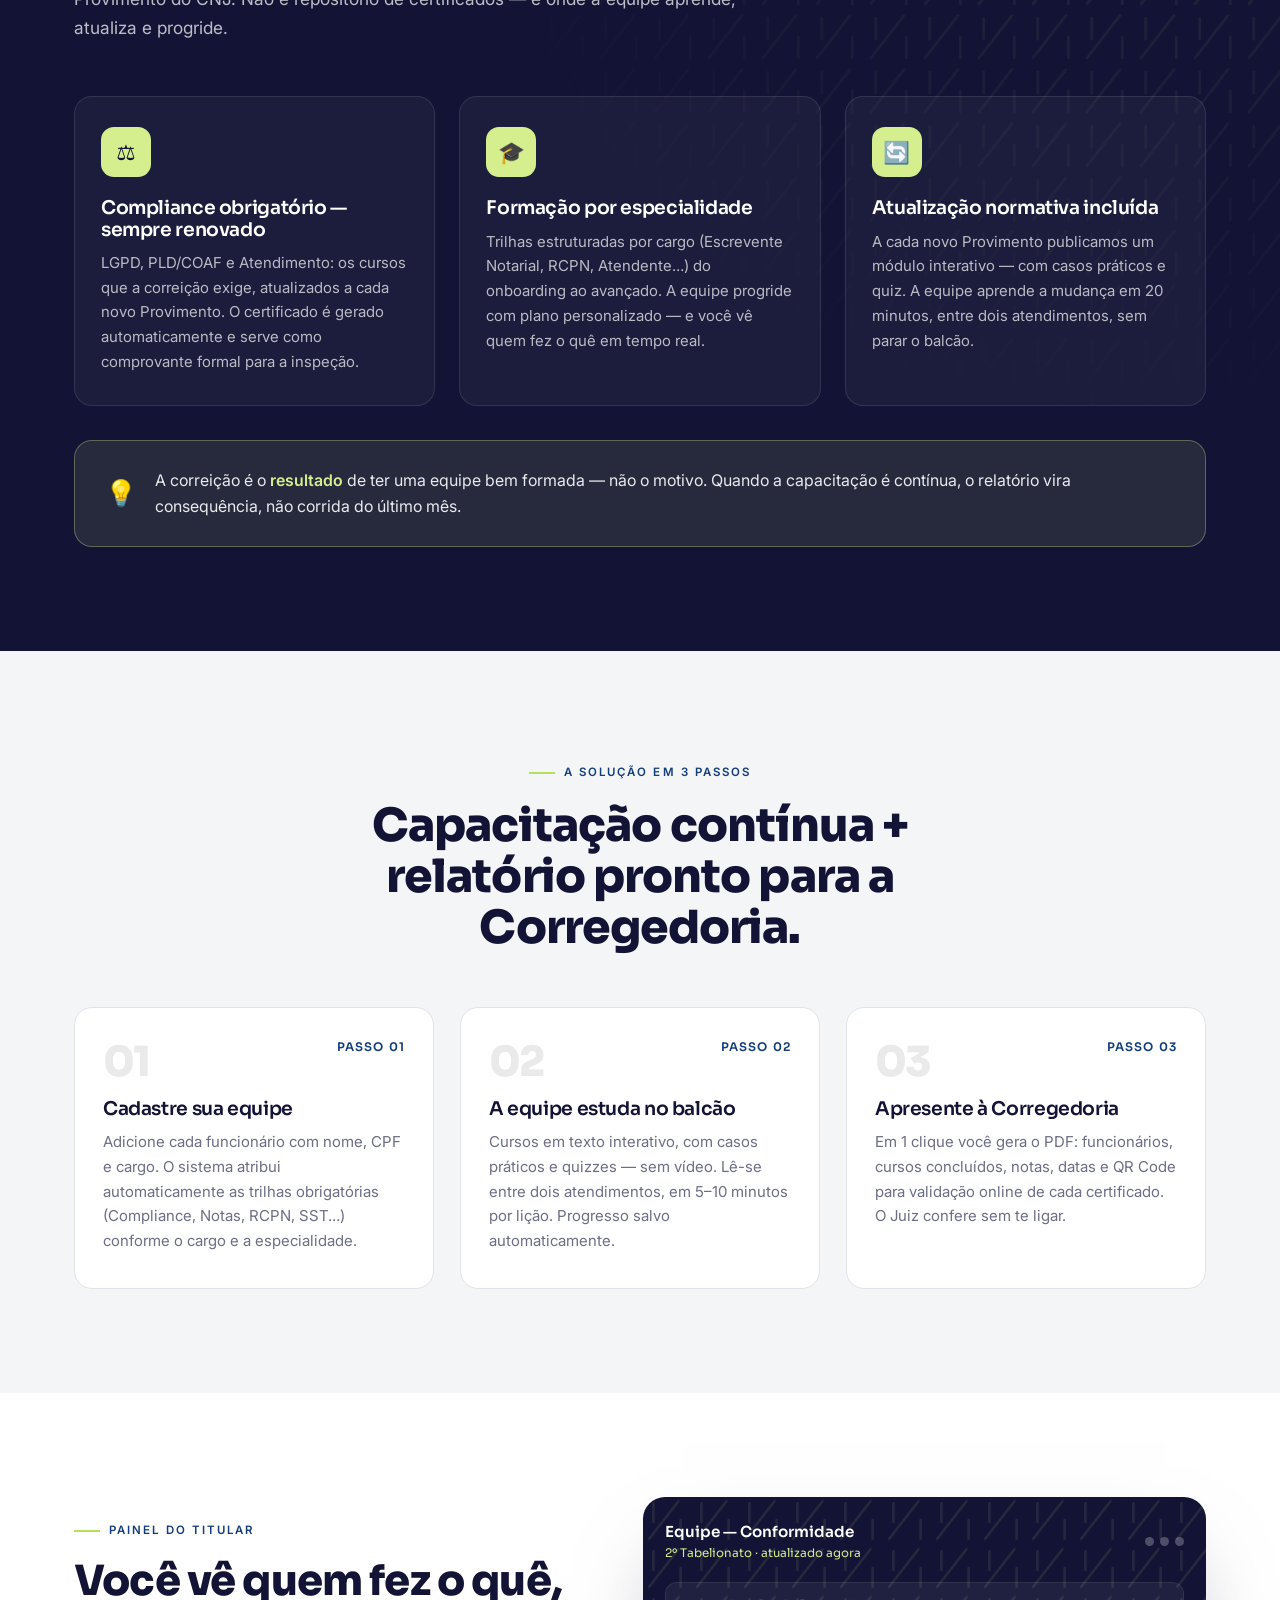
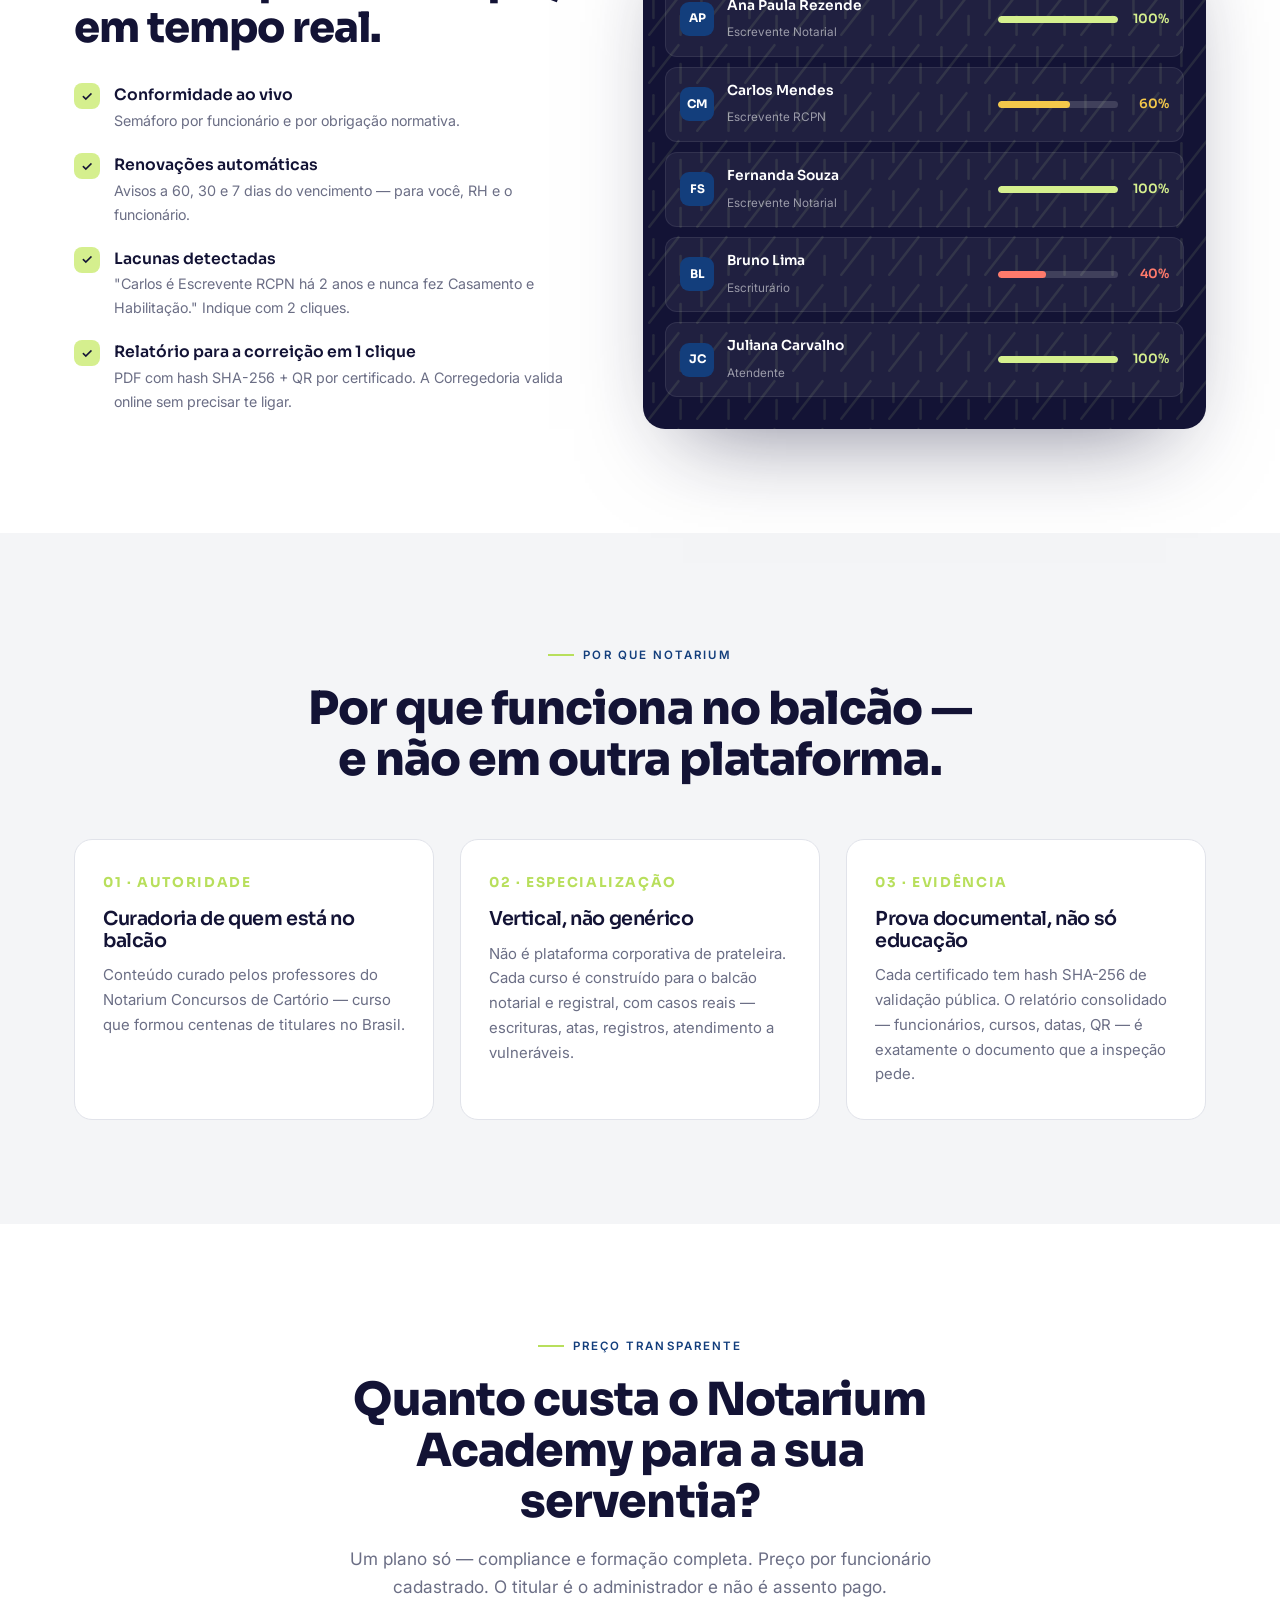
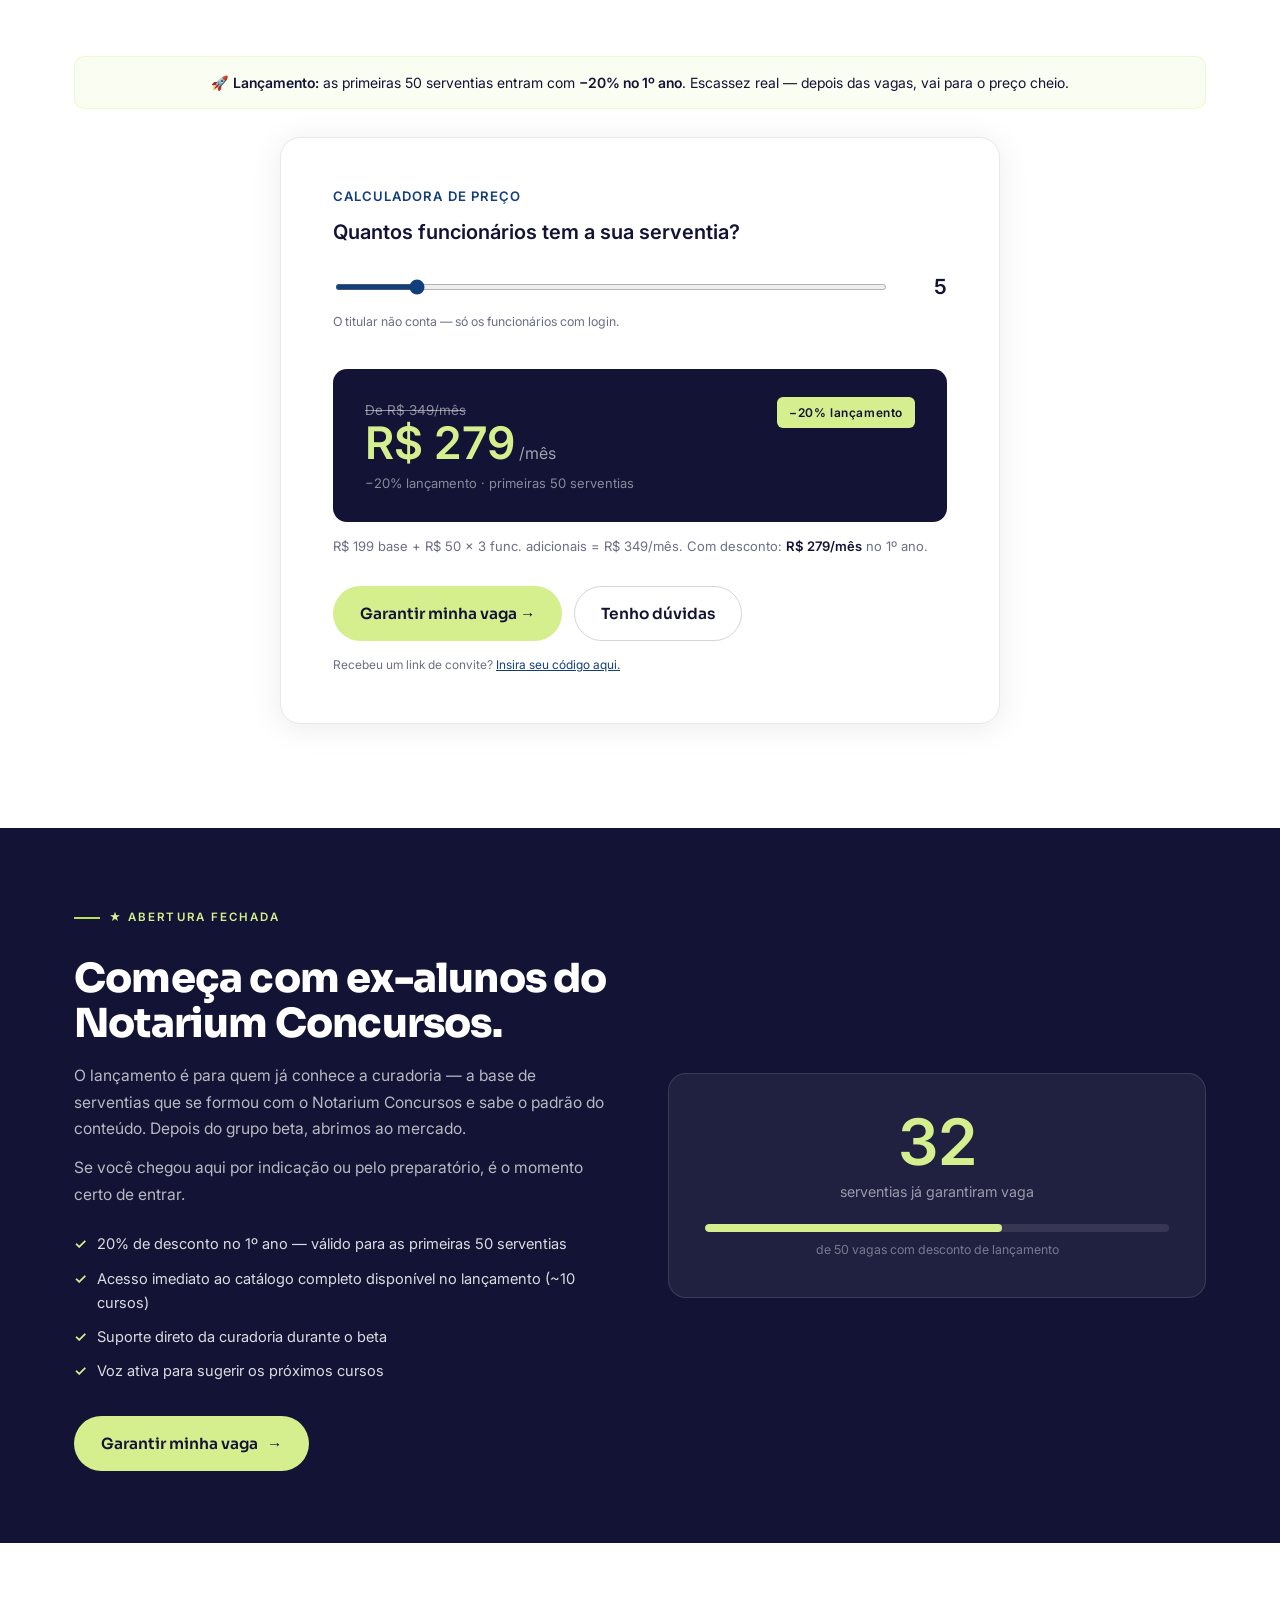
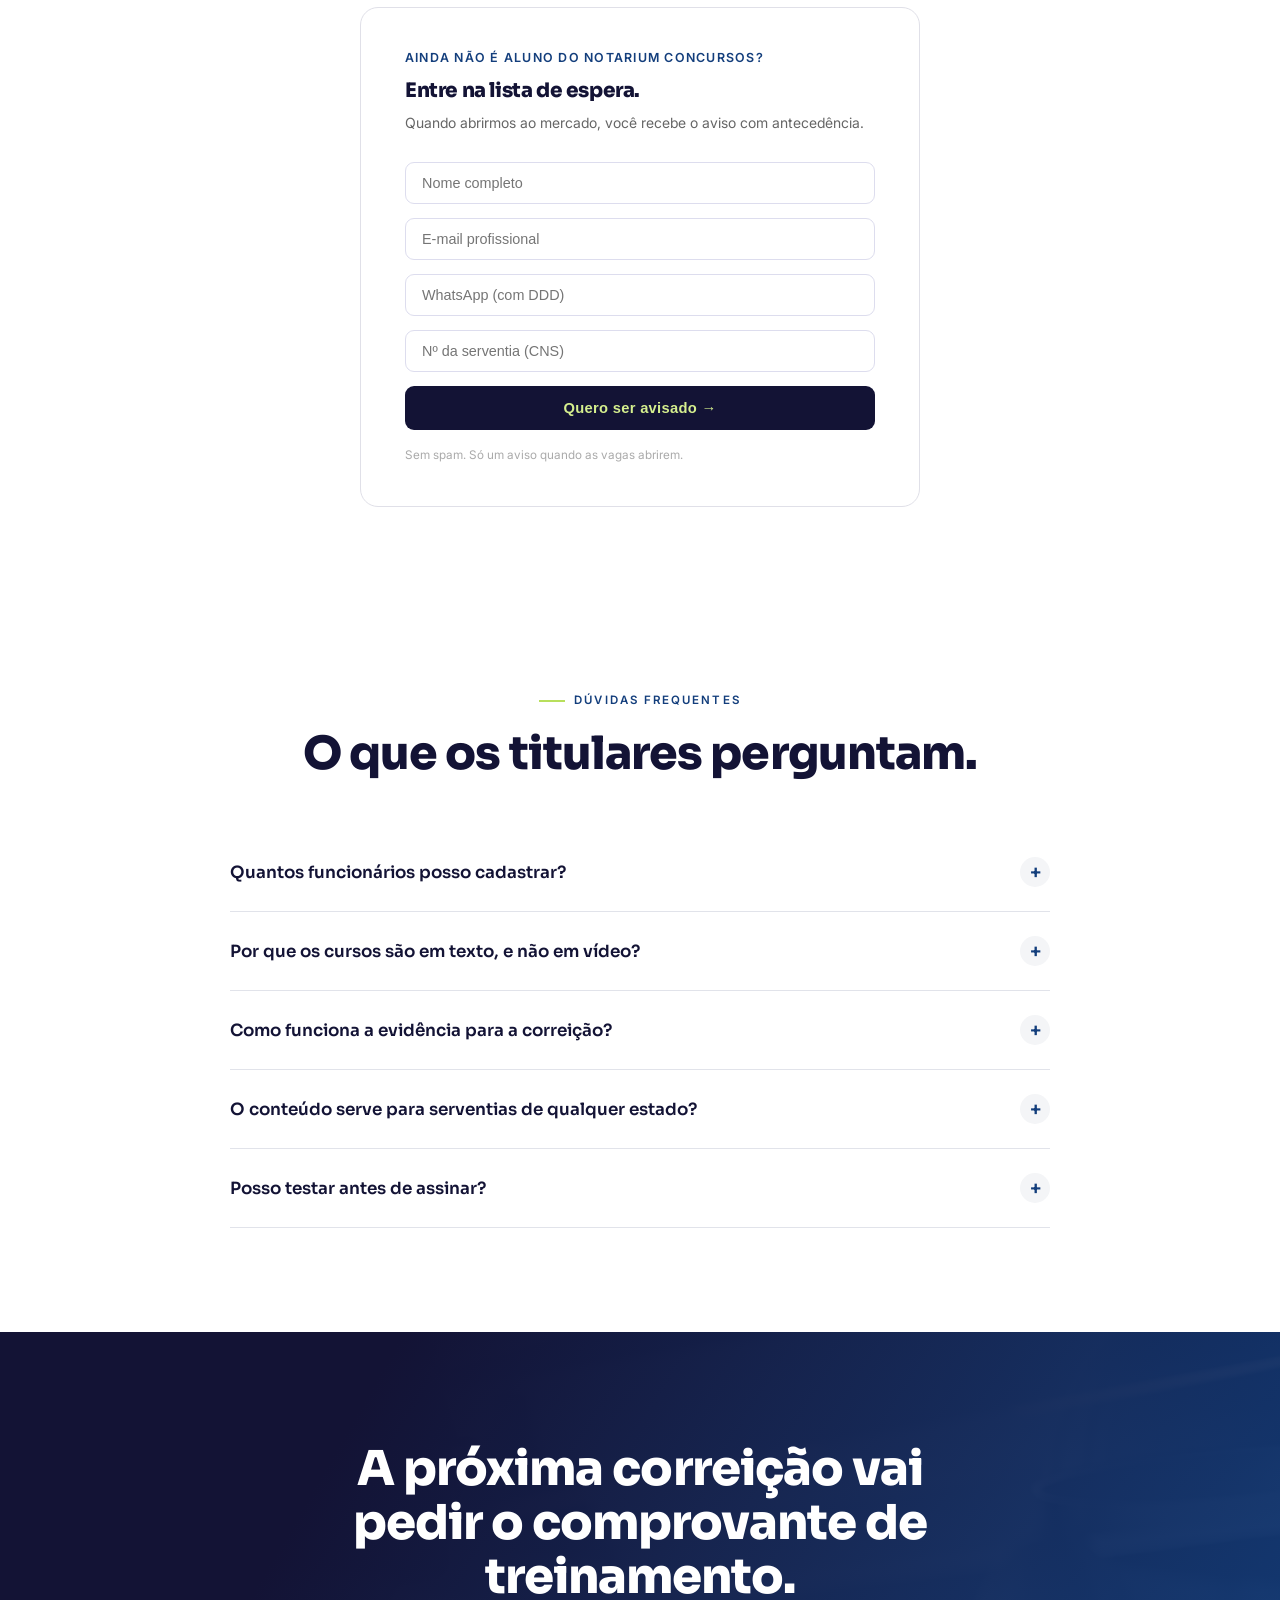
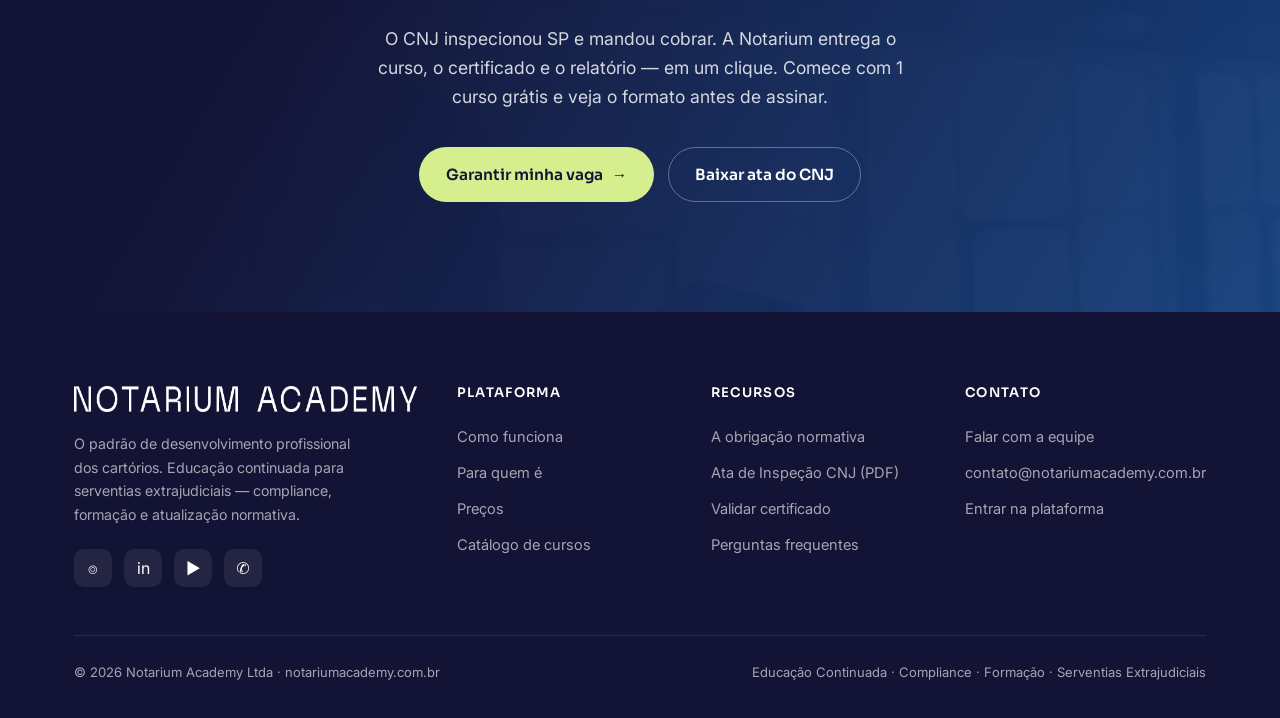
==== commit 02ebcacf: "Copy: 'ainda' na frase CNJ; 'o Notarium Academy' masculino; tom menos soberbo" ====
--- a/index.html
+++ b/index.html
@@ -156,7 +156,7 @@
       </div>
       <div class="insp-right">
         <span class="insp-tag">📋 Inspeção CNJ · DJEN nº 154/2026</span>
-        <h3>Vale para a sua serventia — mesmo que o CNJ não tenha batido na sua porta.</h3>
+        <h3>Vale para a sua serventia — mesmo que o CNJ ainda não tenha batido na sua porta.</h3>
         <p>A inspeção é por amostragem. O próprio acórdão estabelece: <em>"as determinações dirigidas a uma serventia específica devem ser lidas por todas as demais do mesmo ramo como o padrão de conformidade esperado."</em></p>
         <p>O CNJ inspecionou 6 serventias em SP em abril/2026 e determinou à Corregedoria que institua e supervisione programas periódicos de capacitação em <strong>LGPD e PLD/FT</strong> para delegatários e prepostos de <strong>todas as serventias extrajudiciais</strong>. A ata é pública. A obrigação, também.</p>
         <a href="assets/docs/inspecao-cnj-sp-2026.pdf" download class="insp-dl">
@@ -205,7 +205,7 @@
 <section class="section" style="padding-top:0">
   <div class="wrap">
     <div class="anchor-bar reveal">
-      <p>Um curso avulso de compliance no mercado custa <em>de R$&nbsp;215 a R$&nbsp;600 por funcionário</em> — sem renovação, sem trilha, sem relatório para a Corregedoria. <em>Na Notarium, sua serventia inteira — catálogo completo, sempre atualizado — a partir de R$&nbsp;199/mês.</em></p>
+      <p>Um curso avulso de compliance no mercado custa <em>de R$&nbsp;215 a R$&nbsp;600 por funcionário</em> — sem renovação, sem trilha, sem relatório para a Corregedoria. <em>No Notarium Academy, sua serventia inteira — catálogo completo, sempre atualizado — a partir de R$&nbsp;199/mês.</em></p>
     </div>
   </div>
 </section>
@@ -306,7 +306,7 @@
   <div class="wrap">
     <div class="section-head center reveal">
       <span class="eyebrow">Por que Notarium</span>
-      <h2>Três coisas que nenhum concorrente consegue replicar.</h2>
+      <h2>Por que funciona no balcão — e não em outra plataforma.</h2>
     </div>
     <div class="why-grid">
       <article class="why-card reveal">
@@ -333,7 +333,7 @@
   <div class="wrap">
     <div class="section-head center reveal">
       <span class="eyebrow">Preço transparente</span>
-      <h2>Quanto custa a Notarium para a sua serventia?</h2>
+      <h2>Quanto custa o Notarium Academy para a sua serventia?</h2>
       <p>Um plano só — compliance e formação completa. Preço por funcionário cadastrado. O titular é o administrador e não é assento pago.</p>
     </div>
 
@@ -380,7 +380,7 @@
     <div class="beta-copy reveal">
       <span class="eyebrow">★ Abertura fechada</span>
       <h2>Começa com ex-alunos do Notarium Concursos.</h2>
-      <p>O lançamento é para quem já conhece a curadoria — a base de serventias que se formou com a Notarium e sabe o padrão do conteúdo. Depois do grupo beta, abrimos ao mercado.</p>
+      <p>O lançamento é para quem já conhece a curadoria — a base de serventias que se formou com o Notarium Concursos e sabe o padrão do conteúdo. Depois do grupo beta, abrimos ao mercado.</p>
       <p>Se você chegou aqui por indicação ou pelo preparatório, é o momento certo de entrar.</p>
       <ul class="beta-list">
         <li><span class="b-ic">✓</span> 20% de desconto no 1º ano — válido para as primeiras 50 serventias</li>
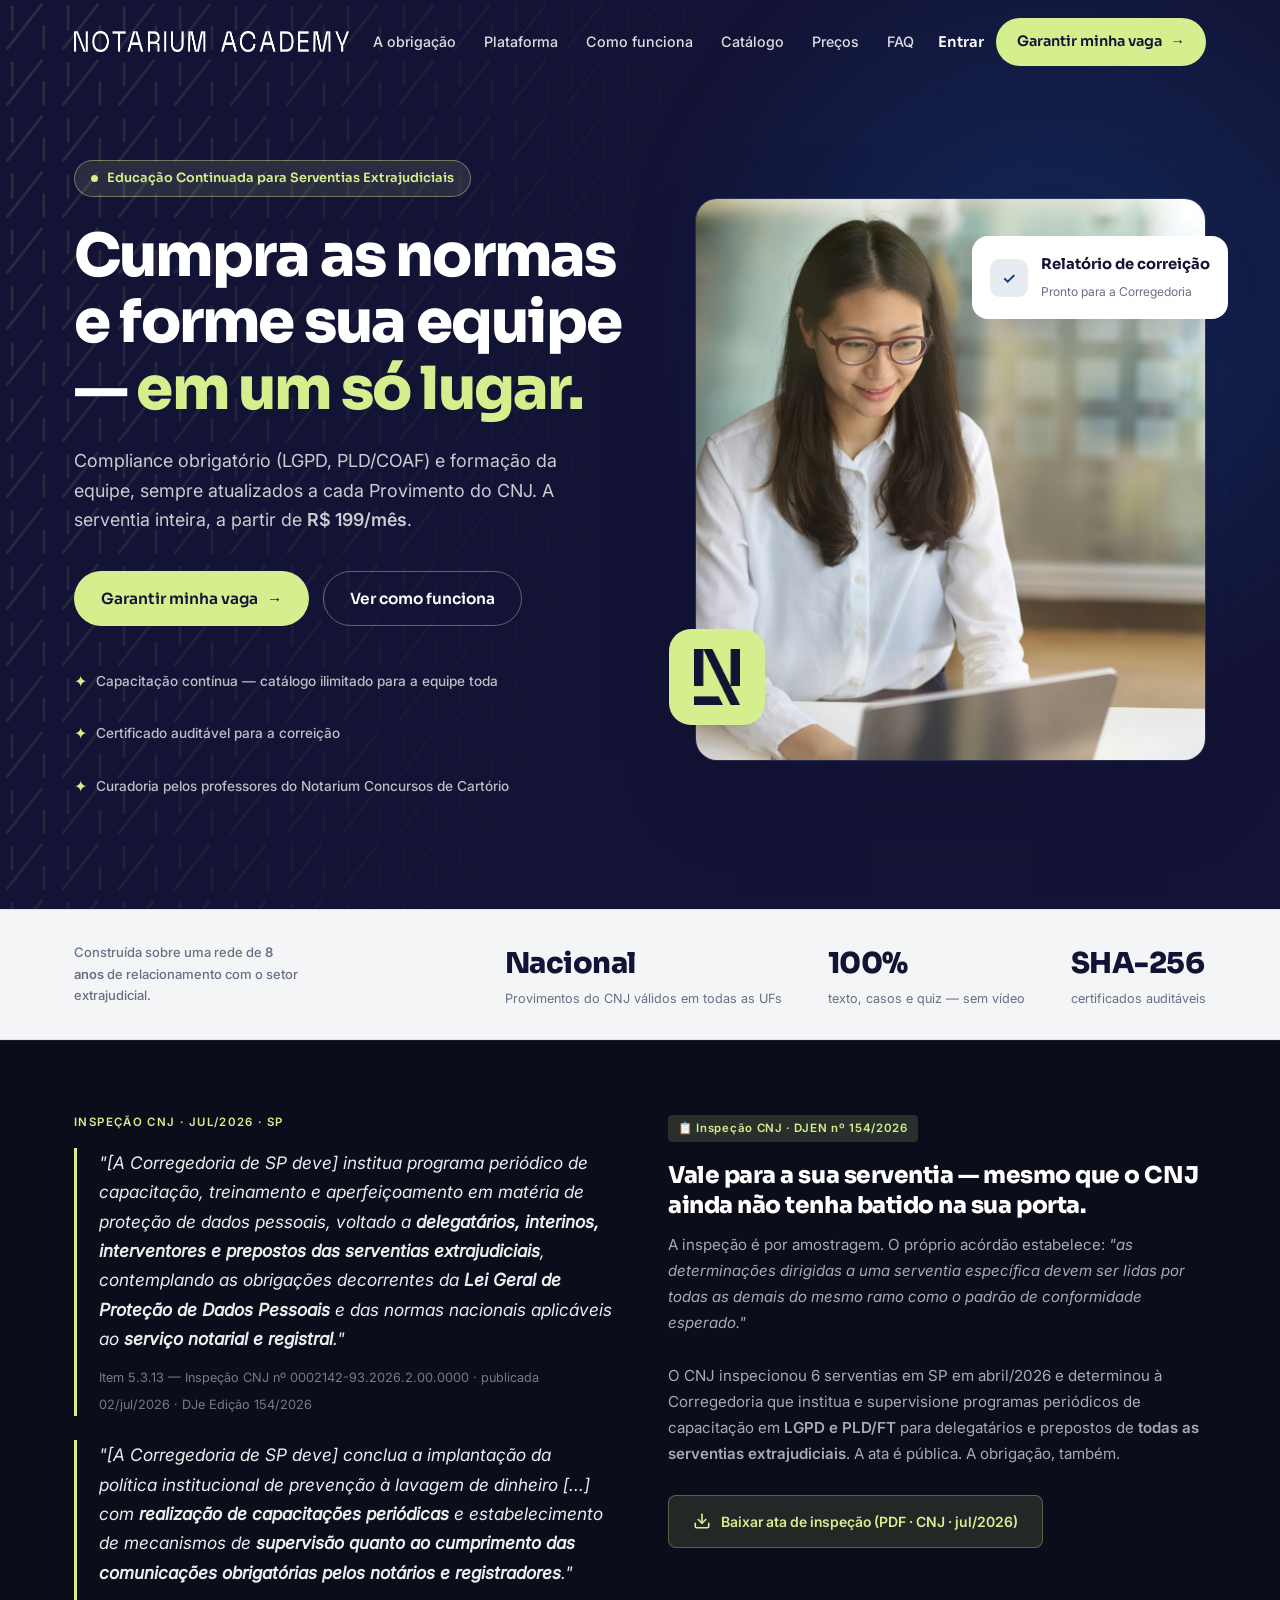
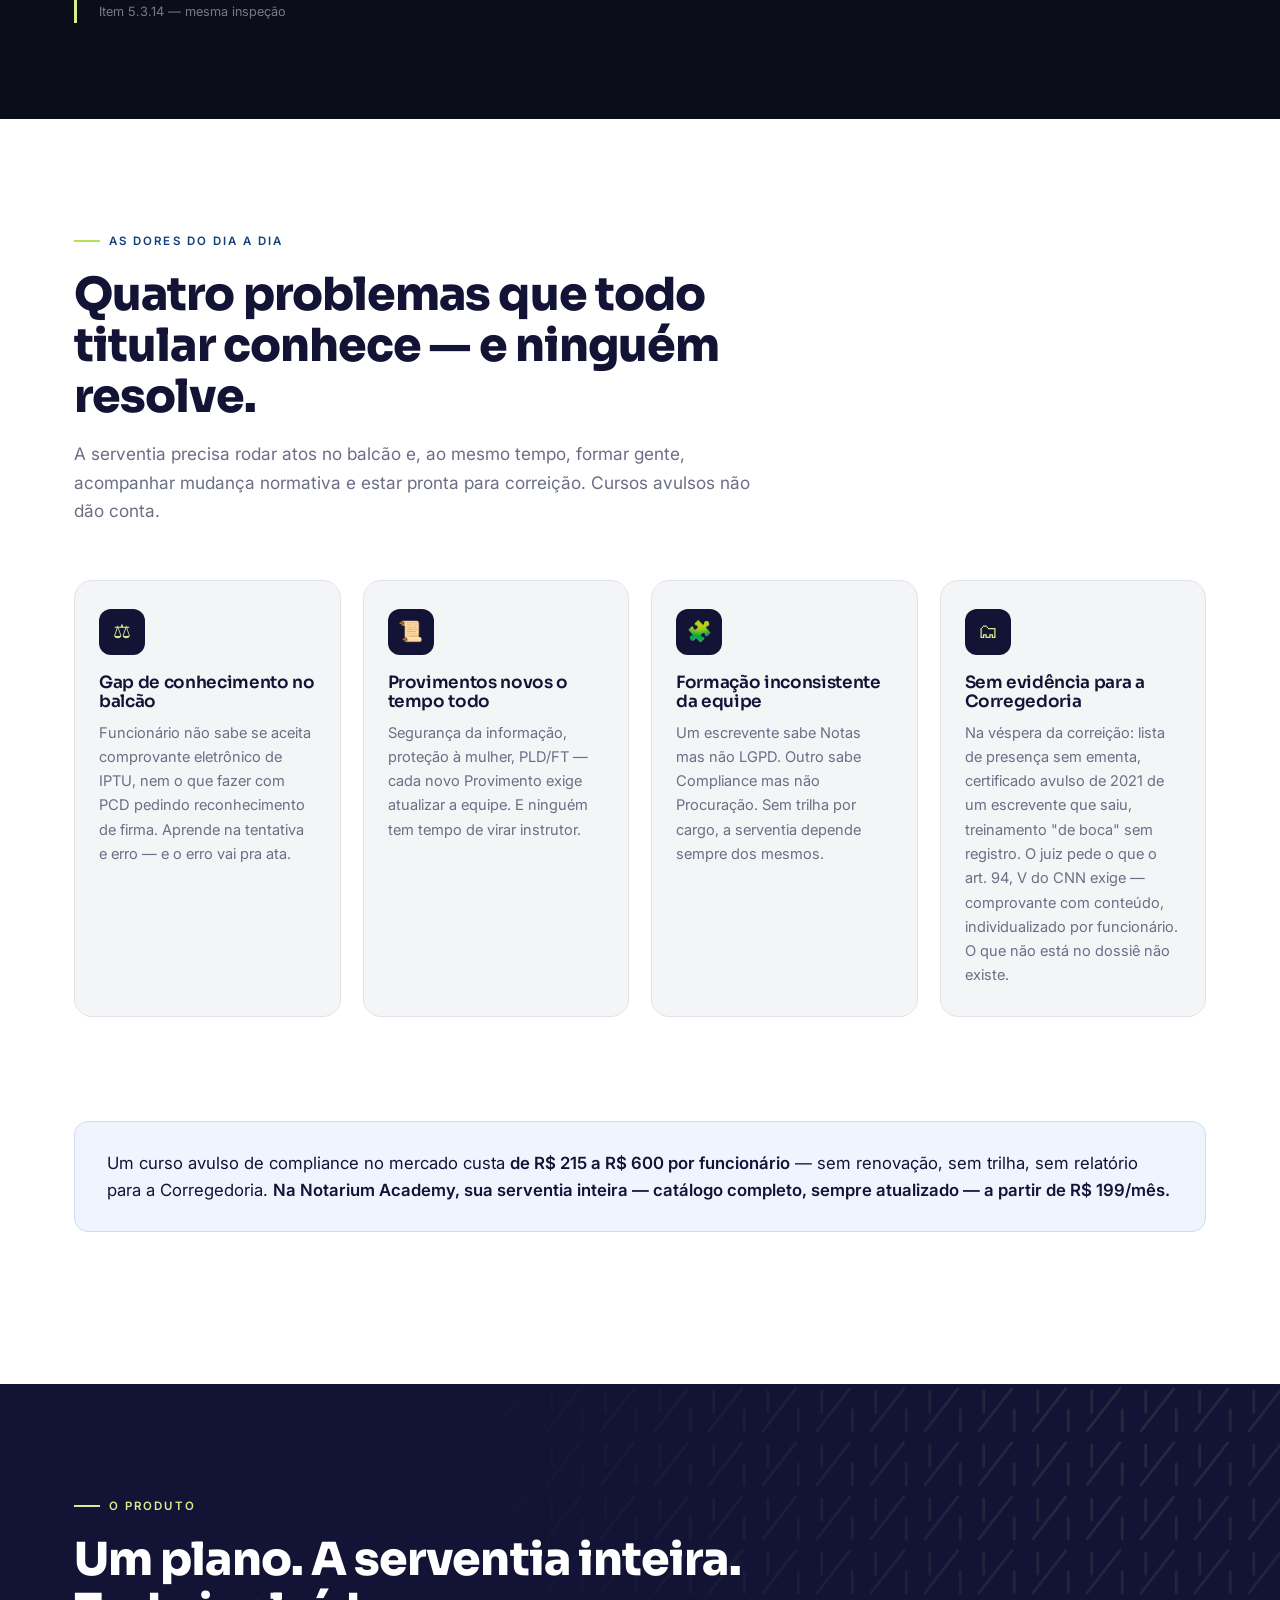
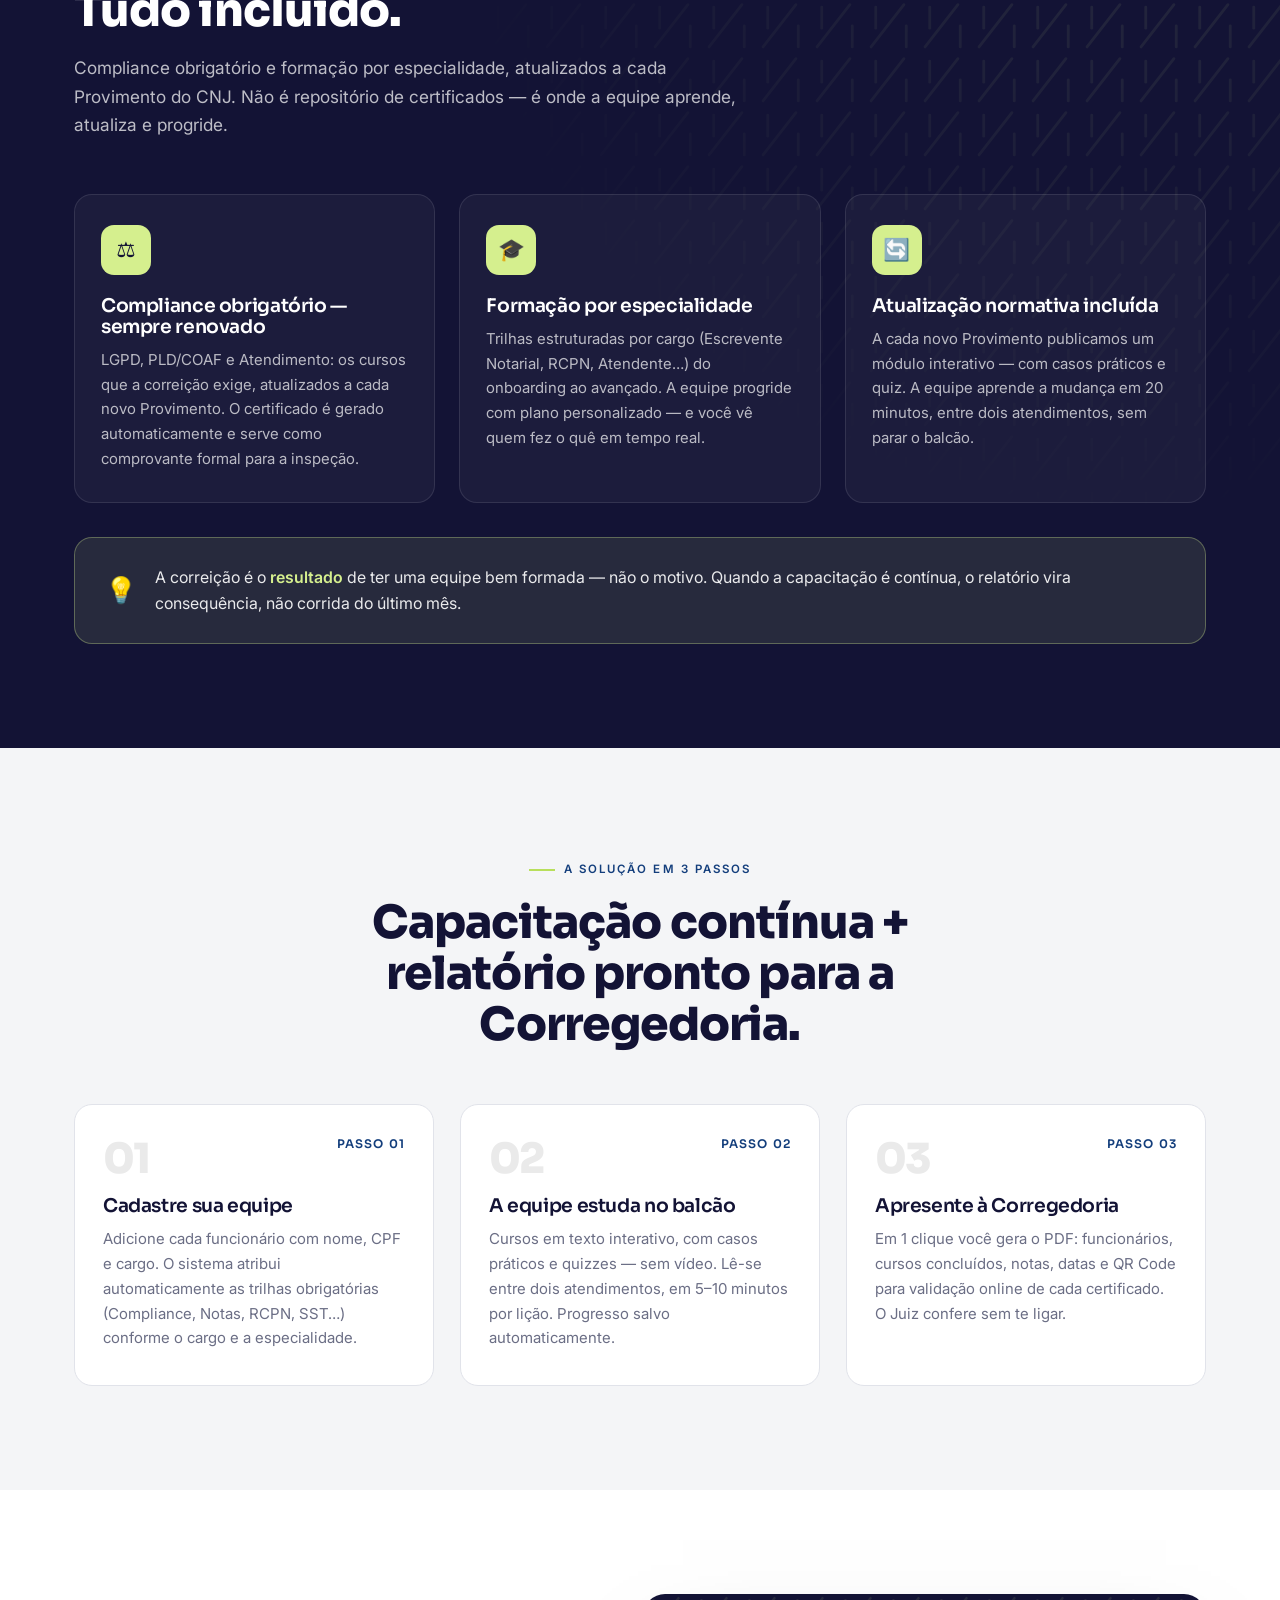
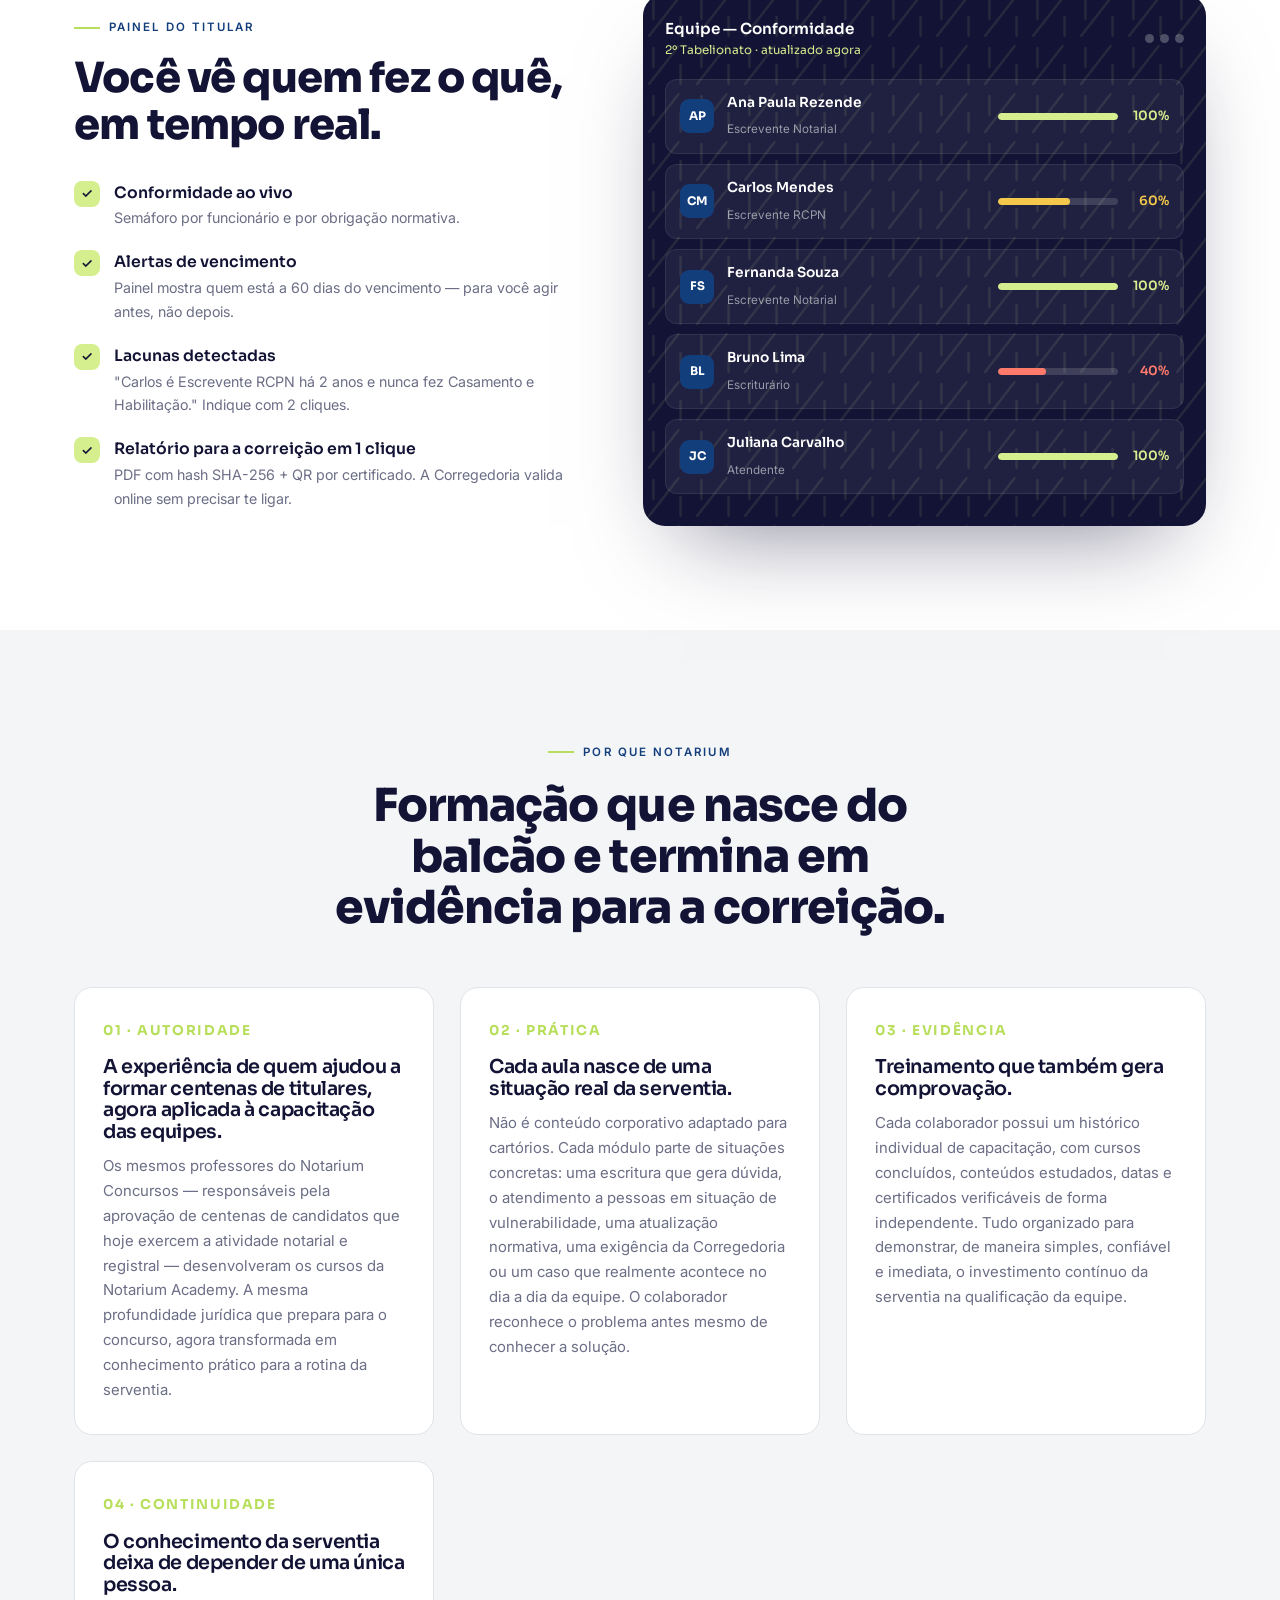
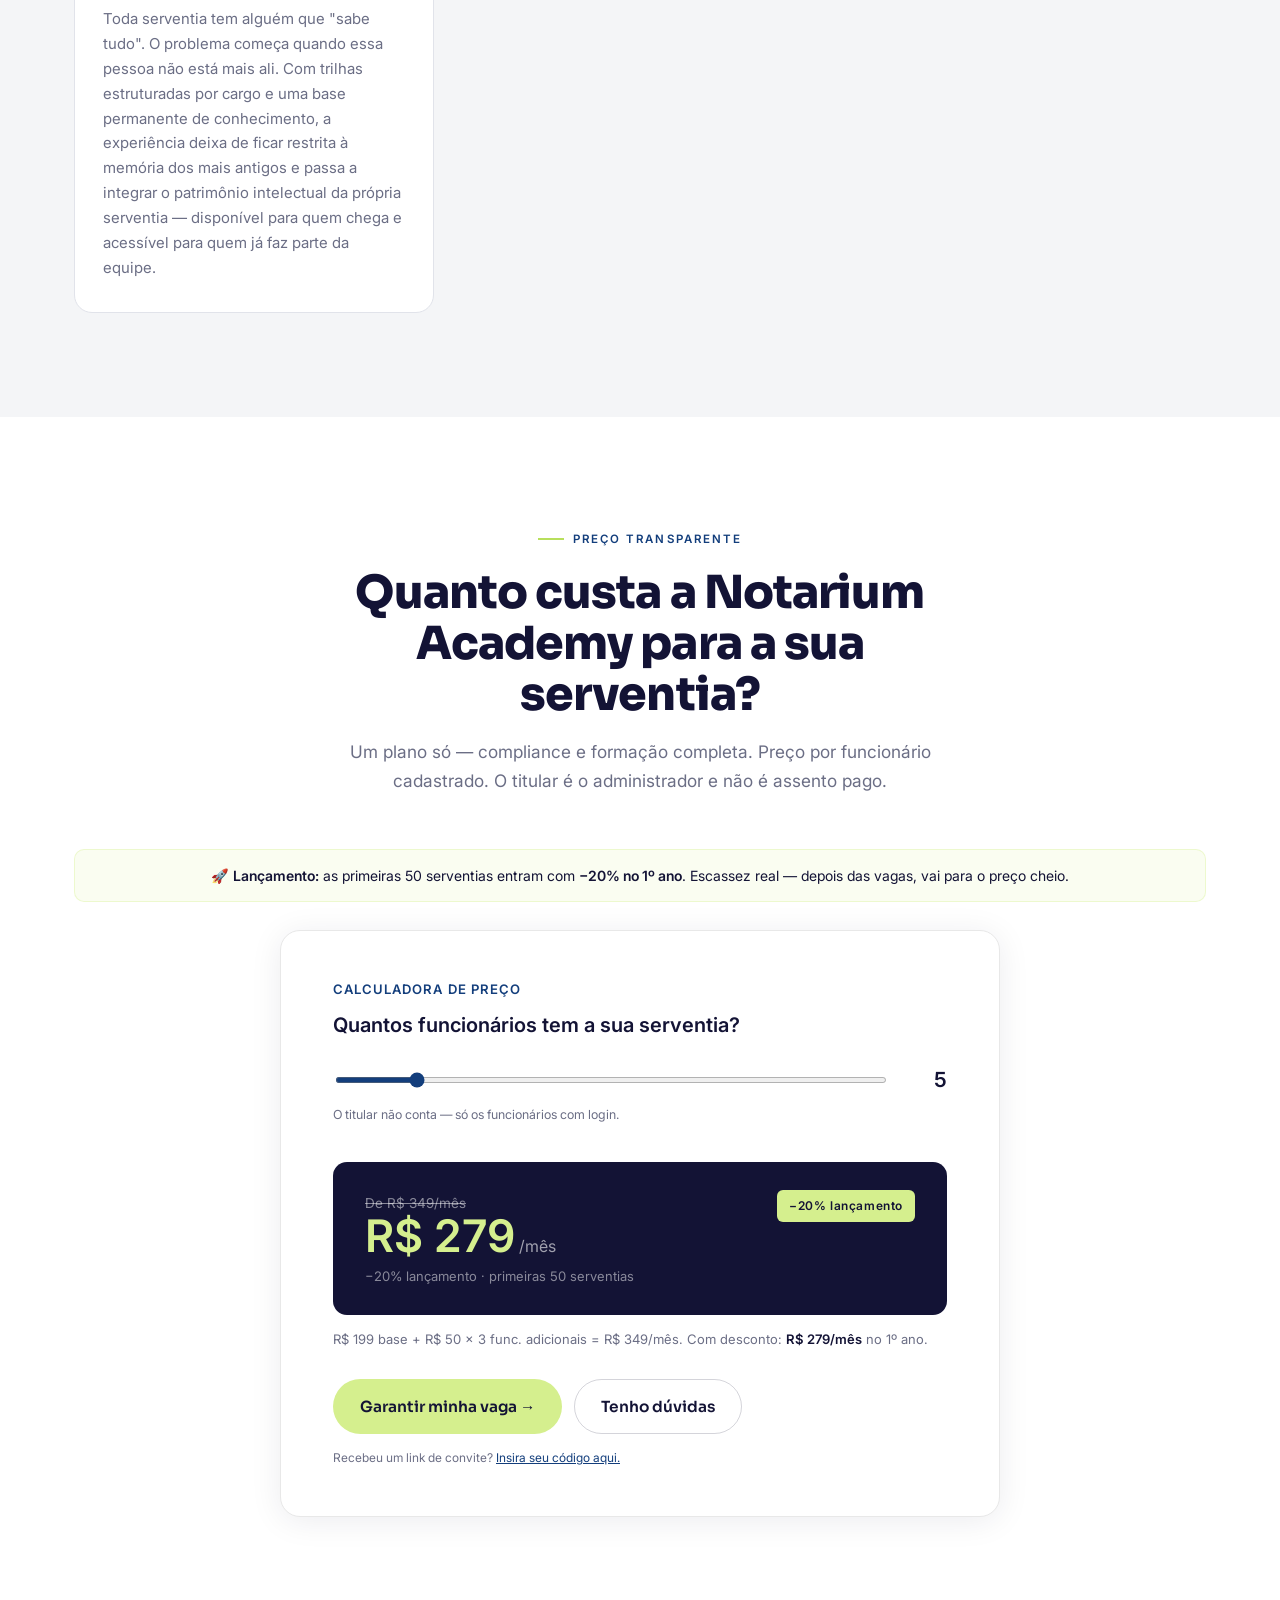
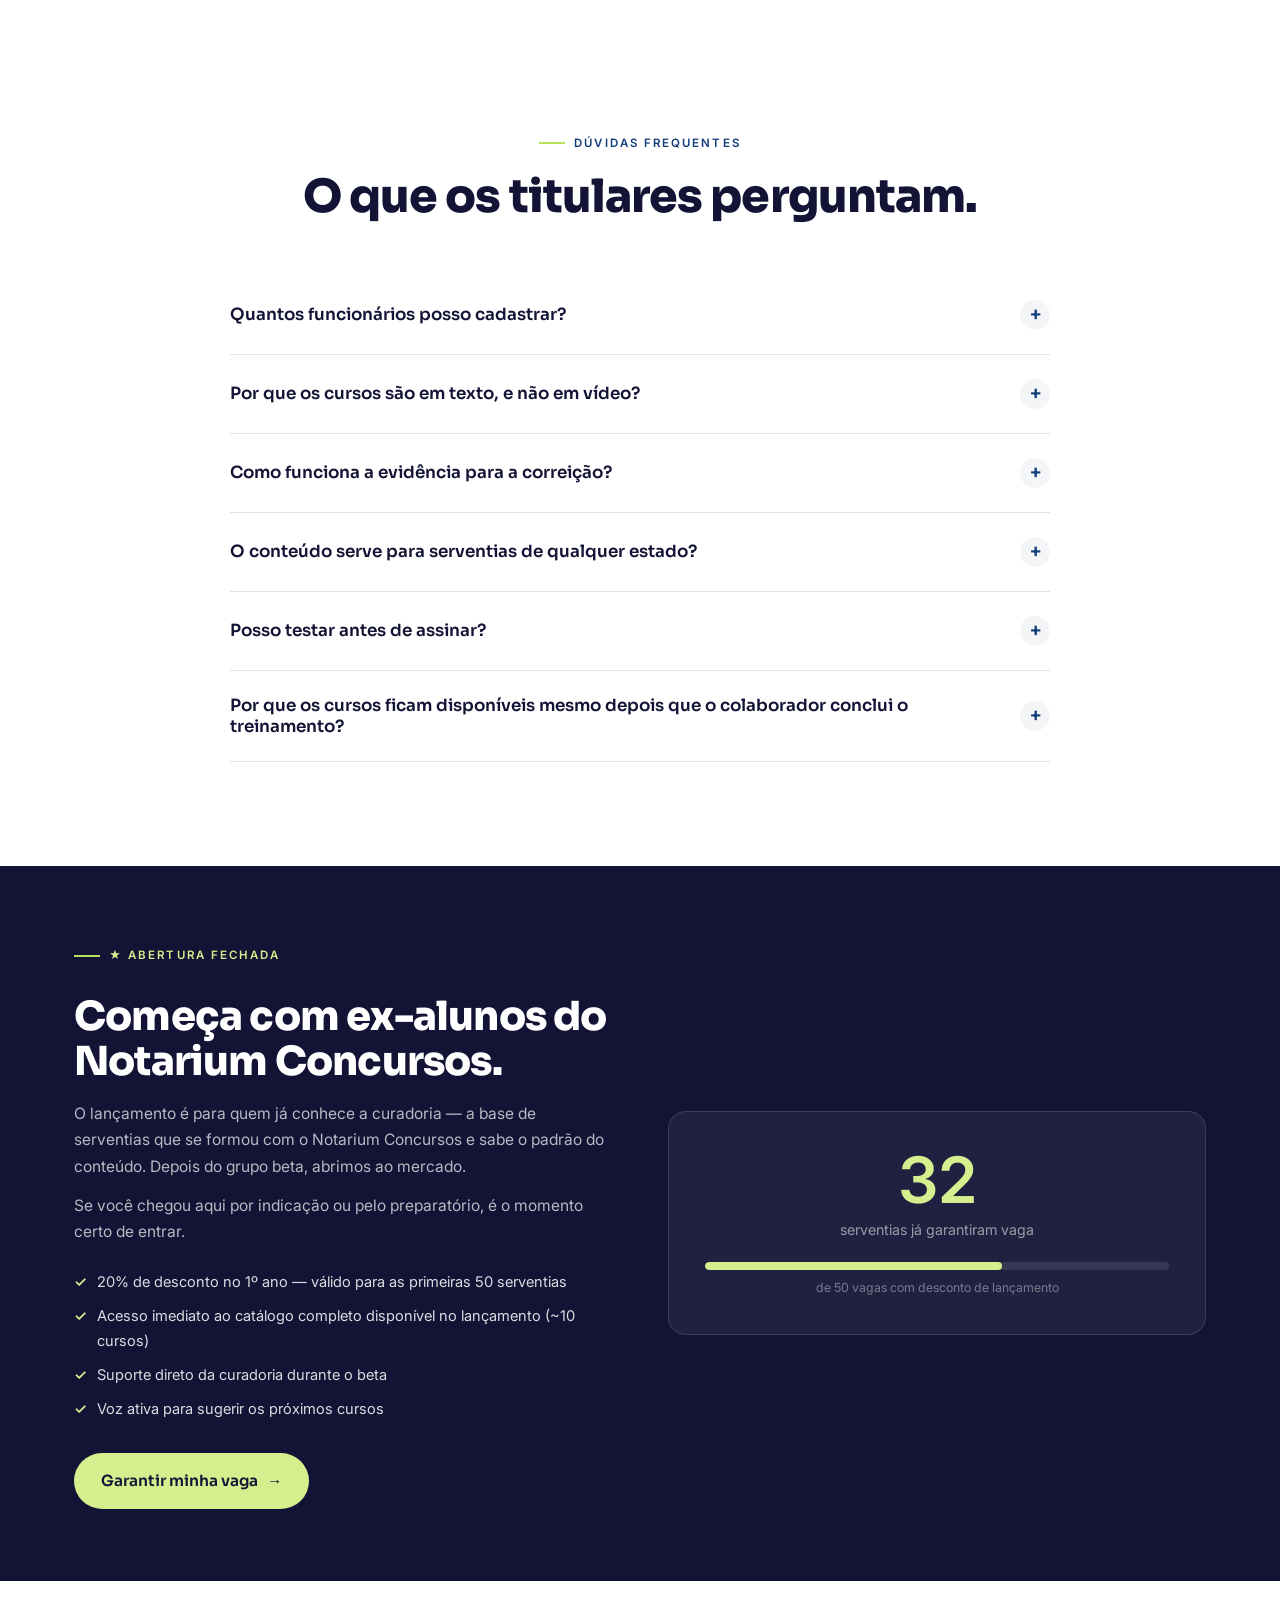
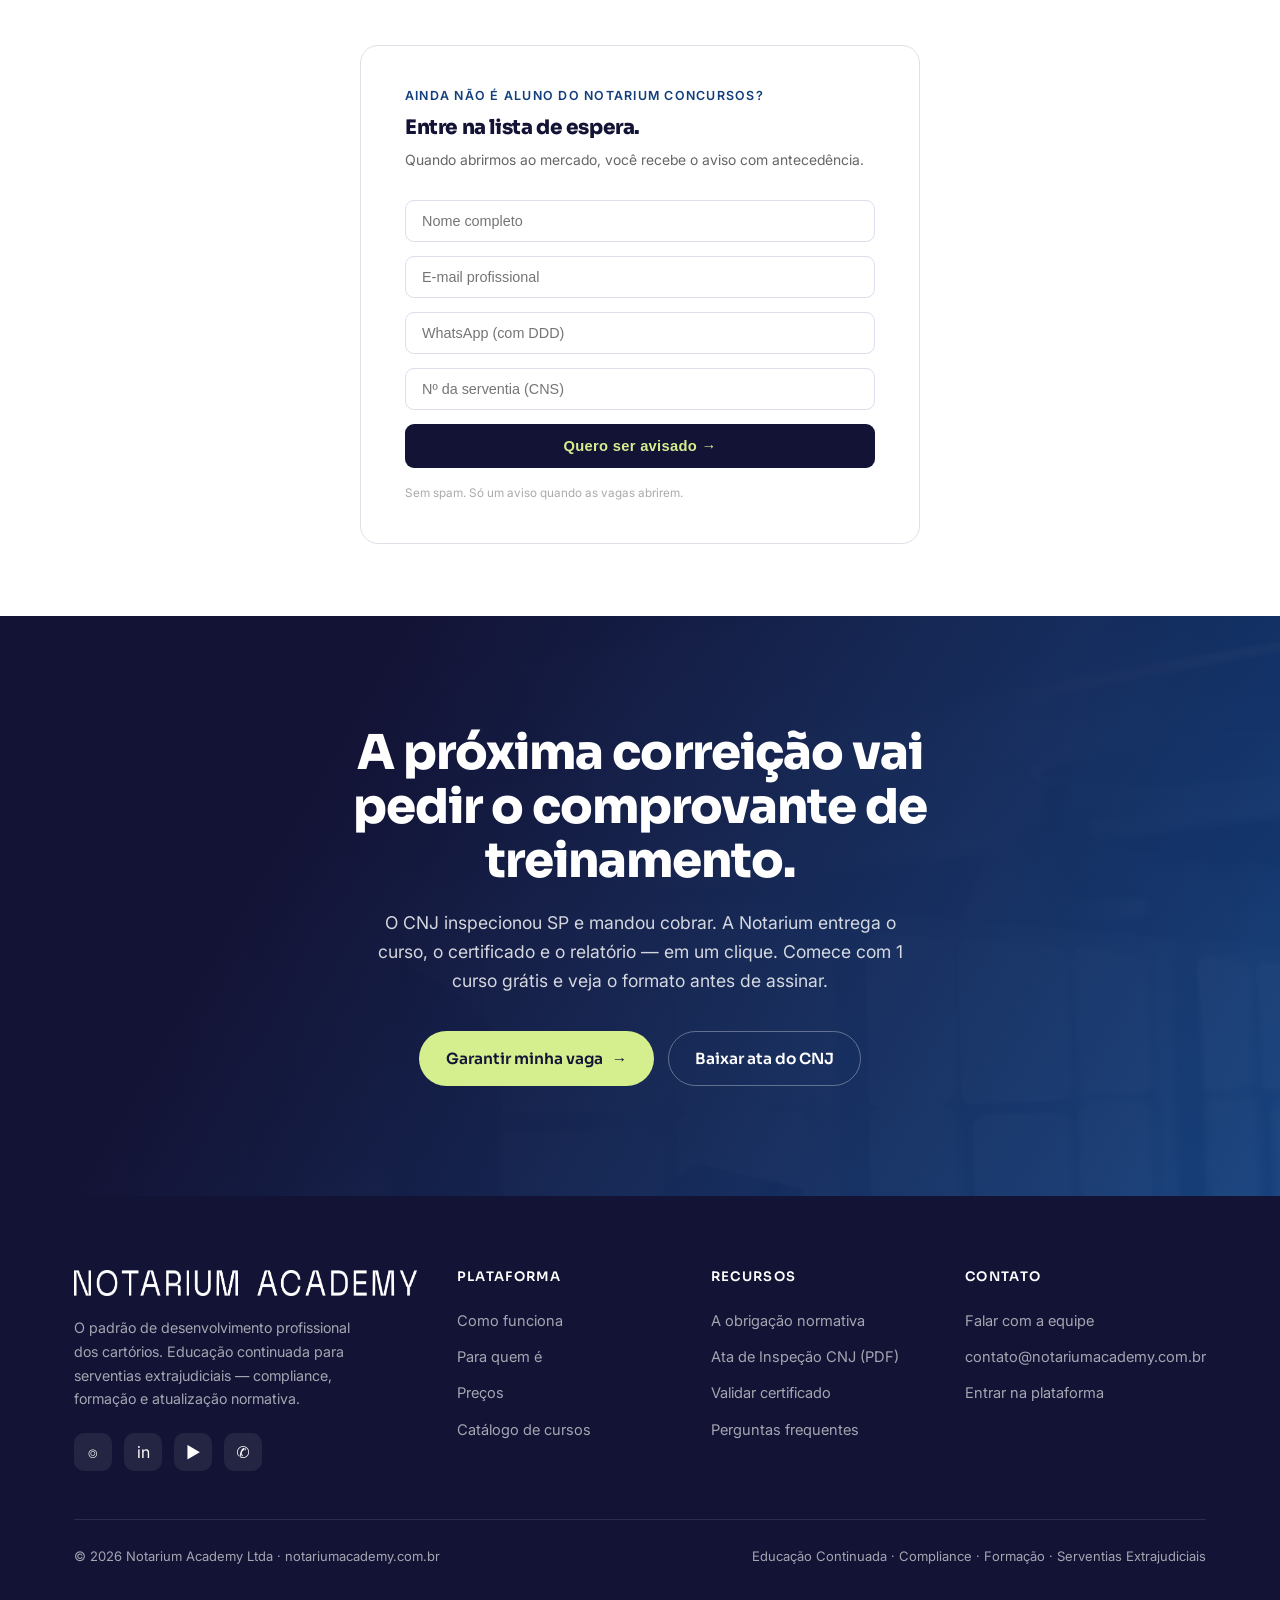
==== commit 4d8299fb: "Atualiza index.html e favicons Co-Authored-By: Claude Sonnet 4.6 <noreply@anthropic.com>" ====
--- a/index.html
+++ b/index.html
@@ -7,7 +7,8 @@
 <title>Notarium Academy — Educação continuada para serventias extrajudiciais</title>
 <meta name="description" content="Compliance obrigatório e formação da equipe da serventia, por assinatura — a serventia inteira, sempre atualizada. A partir de R$ 199/mês.">
 <link rel="icon" type="image/png" sizes="32x32" href="assets/brand/favicon-32.png">
-<link rel="icon" type="image/png" sizes="512x512" href="assets/brand/symbol-navy.png">
+<link rel="icon" type="image/png" sizes="64x64" href="assets/brand/favicon-64.png">
+<link rel="apple-touch-icon" sizes="180x180" href="assets/brand/favicon-180.png">
 <link rel="stylesheet" href="assets/css/style.css">
 <style>
 /* ── Bloco da inspeção CNJ ─────────────────────────── */
@@ -195,7 +196,7 @@
       <article class="pcard reveal">
         <div class="pic">🗂</div>
         <h3>Sem evidência para a Corregedoria</h3>
-        <p>A correição exige comprovante com nome, cargo, ementa e data — não uma lista de presença em papel. O certificado com hash SHA-256 é auditável na hora, sem acúmulo de pasta física.</p>
+        <p>Na véspera da correição: lista de presença sem ementa, certificado avulso de 2021 de um escrevente que saiu, treinamento "de boca" sem registro. O juiz pede o que o art. 94, V do CNN exige — comprovante com conteúdo, individualizado por funcionário. O que não está no dossiê não existe.</p>
       </article>
     </div>
   </div>
@@ -205,7 +206,7 @@
 <section class="section" style="padding-top:0">
   <div class="wrap">
     <div class="anchor-bar reveal">
-      <p>Um curso avulso de compliance no mercado custa <em>de R$&nbsp;215 a R$&nbsp;600 por funcionário</em> — sem renovação, sem trilha, sem relatório para a Corregedoria. <em>No Notarium Academy, sua serventia inteira — catálogo completo, sempre atualizado — a partir de R$&nbsp;199/mês.</em></p>
+      <p>Um curso avulso de compliance no mercado custa <em>de R$&nbsp;215 a R$&nbsp;600 por funcionário</em> — sem renovação, sem trilha, sem relatório para a Corregedoria. <em>Na Notarium Academy, sua serventia inteira — catálogo completo, sempre atualizado — a partir de R$&nbsp;199/mês.</em></p>
     </div>
   </div>
 </section>
@@ -280,7 +281,7 @@
       <h2 style="font-size:clamp(1.8rem,3.4vw,2.6rem);font-weight:800">Você vê quem fez o quê, em tempo real.</h2>
       <ul class="panel-list">
         <li><span class="chk">✓</span><div><b>Conformidade ao vivo</b><span>Semáforo por funcionário e por obrigação normativa.</span></div></li>
-        <li><span class="chk">✓</span><div><b>Renovações automáticas</b><span>Avisos a 60, 30 e 7 dias do vencimento — para você, RH e o funcionário.</span></div></li>
+        <li><span class="chk">✓</span><div><b>Alertas de vencimento</b><span>Painel mostra quem está a 60 dias do vencimento — para você agir antes, não depois.</span></div></li>
         <li><span class="chk">✓</span><div><b>Lacunas detectadas</b><span>"Carlos é Escrevente RCPN há 2 anos e nunca fez Casamento e Habilitação." Indique com 2 cliques.</span></div></li>
         <li><span class="chk">✓</span><div><b>Relatório para a correição em 1 clique</b><span>PDF com hash SHA-256 + QR por certificado. A Corregedoria valida online sem precisar te ligar.</span></div></li>
       </ul>
@@ -306,23 +307,28 @@
   <div class="wrap">
     <div class="section-head center reveal">
       <span class="eyebrow">Por que Notarium</span>
-      <h2>Por que funciona no balcão — e não em outra plataforma.</h2>
+      <h2>Formação que nasce do balcão e termina em evidência para a correição.</h2>
     </div>
     <div class="why-grid">
       <article class="why-card reveal">
         <div class="wnum">01 · AUTORIDADE</div>
-        <h3>Curadoria de quem está no balcão</h3>
-        <p>Conteúdo curado pelos professores do Notarium Concursos de Cartório — curso que formou centenas de titulares no Brasil.</p>
+        <h3>A experiência de quem ajudou a formar centenas de titulares, agora aplicada à capacitação das equipes.</h3>
+        <p>Os mesmos professores do Notarium Concursos — responsáveis pela aprovação de centenas de candidatos que hoje exercem a atividade notarial e registral — desenvolveram os cursos da Notarium Academy. A mesma profundidade jurídica que prepara para o concurso, agora transformada em conhecimento prático para a rotina da serventia.</p>
       </article>
       <article class="why-card reveal">
-        <div class="wnum">02 · ESPECIALIZAÇÃO</div>
-        <h3>Vertical, não genérico</h3>
-        <p>Não é plataforma corporativa de prateleira. Cada curso é construído para o balcão notarial e registral, com casos reais — escrituras, atas, registros, atendimento a vulneráveis.</p>
+        <div class="wnum">02 · PRÁTICA</div>
+        <h3>Cada aula nasce de uma situação real da serventia.</h3>
+        <p>Não é conteúdo corporativo adaptado para cartórios. Cada módulo parte de situações concretas: uma escritura que gera dúvida, o atendimento a pessoas em situação de vulnerabilidade, uma atualização normativa, uma exigência da Corregedoria ou um caso que realmente acontece no dia a dia da equipe. O colaborador reconhece o problema antes mesmo de conhecer a solução.</p>
       </article>
       <article class="why-card reveal">
         <div class="wnum">03 · EVIDÊNCIA</div>
-        <h3>Prova documental, não só educação</h3>
-        <p>Cada certificado tem hash SHA-256 de validação pública. O relatório consolidado — funcionários, cursos, datas, QR — é exatamente o documento que a inspeção pede.</p>
+        <h3>Treinamento que também gera comprovação.</h3>
+        <p>Cada colaborador possui um histórico individual de capacitação, com cursos concluídos, conteúdos estudados, datas e certificados verificáveis de forma independente. Tudo organizado para demonstrar, de maneira simples, confiável e imediata, o investimento contínuo da serventia na qualificação da equipe.</p>
+      </article>
+      <article class="why-card reveal">
+        <div class="wnum">04 · CONTINUIDADE</div>
+        <h3>O conhecimento da serventia deixa de depender de uma única pessoa.</h3>
+        <p>Toda serventia tem alguém que "sabe tudo". O problema começa quando essa pessoa não está mais ali. Com trilhas estruturadas por cargo e uma base permanente de conhecimento, a experiência deixa de ficar restrita à memória dos mais antigos e passa a integrar o patrimônio intelectual da própria serventia — disponível para quem chega e acessível para quem já faz parte da equipe.</p>
       </article>
     </div>
   </div>
@@ -333,7 +339,7 @@
   <div class="wrap">
     <div class="section-head center reveal">
       <span class="eyebrow">Preço transparente</span>
-      <h2>Quanto custa o Notarium Academy para a sua serventia?</h2>
+      <h2>Quanto custa a Notarium Academy para a sua serventia?</h2>
       <p>Um plano só — compliance e formação completa. Preço por funcionário cadastrado. O titular é o administrador e não é assento pago.</p>
     </div>
 
@@ -370,6 +376,24 @@
         <input type="text" id="refInput" placeholder="Código de convite" style="border:1px solid #ddd;border-radius:8px;padding:10px 14px;font-size:.88rem;width:100%;max-width:280px;box-sizing:border-box">
       </div>
 
+    </div>
+  </div>
+</section>
+
+<!-- ============== FAQ ============== -->
+<section class="section faq" id="faq">
+  <div class="wrap">
+    <div class="section-head center reveal">
+      <span class="eyebrow">Dúvidas frequentes</span>
+      <h2>O que os titulares perguntam.</h2>
+    </div>
+    <div class="faq-grid">
+      <div class="qa reveal"><button>Quantos funcionários posso cadastrar?<span class="ic">+</span></button><div class="ans"><p>Todos. O plano é por assento cadastrado (funcionário com login). A fórmula é R$&nbsp;199 fixo para até 2 funcionários, +R$&nbsp;50 por funcionário a partir do 3º. O titular é o administrador e não conta como assento. Serventias com mais de 30 funcionários entram em contato para proposta Enterprise.</p></div></div>
+      <div class="qa reveal"><button>Por que os cursos são em texto, e não em vídeo?<span class="ic">+</span></button><div class="ans"><p>Porque o aprendizado precisa caber no expediente. Texto com casos e quiz é lido entre dois atendimentos, em 5–10 minutos, é pesquisável e gera evidência auditável. Vídeo exige parar o balcão — e ninguém o reassiste.</p></div></div>
+      <div class="qa reveal"><button>Como funciona a evidência para a correição?<span class="ic">+</span></button><div class="ans"><p>Cada conclusão gera um certificado com hash SHA-256 de validação pública. O painel do titular consolida tudo num relatório PDF com QR Code — a Corregedoria escaneia e confere cada certificado online. O certificado atende integralmente ao art. 94, V, do CNN — Prov. CNJ 149/2023 (LGPD: comprovante com conteúdo transmitido, individualizado por funcionário) — e ao art. 143, §1º, I e art. 144, §2º, III do CNN — Prov. CNJ 161/2024 (PLD/FT: treinamento dos colaboradores). Sem lista de presença em papel, sem pasta física.</p></div></div>
+      <div class="qa reveal"><button>O conteúdo serve para serventias de qualquer estado?<span class="ic">+</span></button><div class="ans"><p>Sim. As obrigações de capacitação são federais (Provimentos CNJ válidos em todas as UFs), então o compliance atende o Brasil inteiro. O conteúdo técnico estadual é adicionado por UF conforme a expansão.</p></div></div>
+      <div class="qa reveal"><button>Posso testar antes de assinar?<span class="ic">+</span></button><div class="ans"><p>Pode. Ao se cadastrar você recebe acesso gratuito a 1 curso completo com certificado-amostra — para você e sua equipe sentirem o formato antes de escolher o plano.</p></div></div>
+      <div class="qa reveal"><button>Por que os cursos ficam disponíveis mesmo depois que o colaborador conclui o treinamento?<span class="ic">+</span></button><div class="ans"><p>Porque aprender não acontece em uma única exposição ao conteúdo.</p><p>Um dos resultados mais consistentes da ciência da aprendizagem é que a retenção melhora significativamente quando o conteúdo é revisitado ao longo do tempo — em vez de estudado apenas uma vez. Esse fenômeno é chamado de <em>spacing effect</em> (efeito do espaçamento) e foi demonstrado experimentalmente pela primeira vez por Hermann Ebbinghaus em 1885. Pesquisas posteriores confirmaram que recuperar ativamente uma informação da memória — revisitando o conteúdo ou respondendo a questões — produz retenção muito mais duradoura do que assistir ou ler uma única vez.</p><p>É por isso que todos os cursos da Notarium Academy permanecem disponíveis para consulta e revisão sempre que necessário. Quando surgir uma dúvida real na serventia, o colaborador pode voltar ao conteúdo exato, revisar o procedimento e aplicar com segurança — sem depender de uma nova explicação do titular.</p><p style="font-size:.78rem;color:#888;margin-top:12px;line-height:1.6"><strong>Referências:</strong> Ebbinghaus, H. (1885). <em>Über das Gedächtnis</em>. — Roediger, H. L. &amp; Karpicke, J. D. (2006). Test-Enhanced Learning. <em>Psychological Science</em>, 17(3), 249–255. — Dunlosky, J. et al. (2013). Improving Students' Learning With Effective Learning Techniques. <em>Psychological Science in the Public Interest</em>, 14(1), 4–58.</p></div></div>
     </div>
   </div>
 </section>
@@ -417,23 +441,6 @@
         <p id="waitlistMsg" style="font-size:.8rem;color:#444;margin:0;display:none"></p>
       </form>
       <p style="font-size:.74rem;color:#aaa;margin:16px 0 0">Sem spam. Só um aviso quando as vagas abrirem.</p>
-    </div>
-  </div>
-</section>
-
-<!-- ============== FAQ ============== -->
-<section class="section faq" id="faq">
-  <div class="wrap">
-    <div class="section-head center reveal">
-      <span class="eyebrow">Dúvidas frequentes</span>
-      <h2>O que os titulares perguntam.</h2>
-    </div>
-    <div class="faq-grid">
-      <div class="qa reveal"><button>Quantos funcionários posso cadastrar?<span class="ic">+</span></button><div class="ans"><p>Todos. O plano é por assento cadastrado (funcionário com login). A fórmula é R$&nbsp;199 fixo para até 2 funcionários, +R$&nbsp;50 por funcionário a partir do 3º. O titular é o administrador e não conta como assento. Serventias com mais de 30 funcionários entram em contato para proposta Enterprise.</p></div></div>
-      <div class="qa reveal"><button>Por que os cursos são em texto, e não em vídeo?<span class="ic">+</span></button><div class="ans"><p>Porque o aprendizado precisa caber no expediente. Texto com casos e quiz é lido entre dois atendimentos, em 5–10 minutos, é pesquisável e gera evidência auditável. Vídeo exige parar o balcão — e ninguém o reassiste.</p></div></div>
-      <div class="qa reveal"><button>Como funciona a evidência para a correição?<span class="ic">+</span></button><div class="ans"><p>Cada conclusão gera um certificado com hash SHA-256 de validação pública. O painel do titular consolida tudo num relatório PDF com QR Code — a Corregedoria escaneia e confere cada certificado online. O certificado atende integralmente ao art. 94, V, do CNN (LGPD) e ao art. 144, §2º, III (PLD/FT) — sem precisar de lista de presença em papel.</p></div></div>
-      <div class="qa reveal"><button>O conteúdo serve para serventias de qualquer estado?<span class="ic">+</span></button><div class="ans"><p>Sim. As obrigações de capacitação são federais (Provimentos CNJ válidos em todas as UFs), então o compliance atende o Brasil inteiro. O conteúdo técnico estadual é adicionado por UF conforme a expansão.</p></div></div>
-      <div class="qa reveal"><button>Posso testar antes de assinar?<span class="ic">+</span></button><div class="ans"><p>Pode. Ao se cadastrar você recebe acesso gratuito a 1 curso completo com certificado-amostra — para você e sua equipe sentirem o formato antes de escolher o plano.</p></div></div>
     </div>
   </div>
 </section>
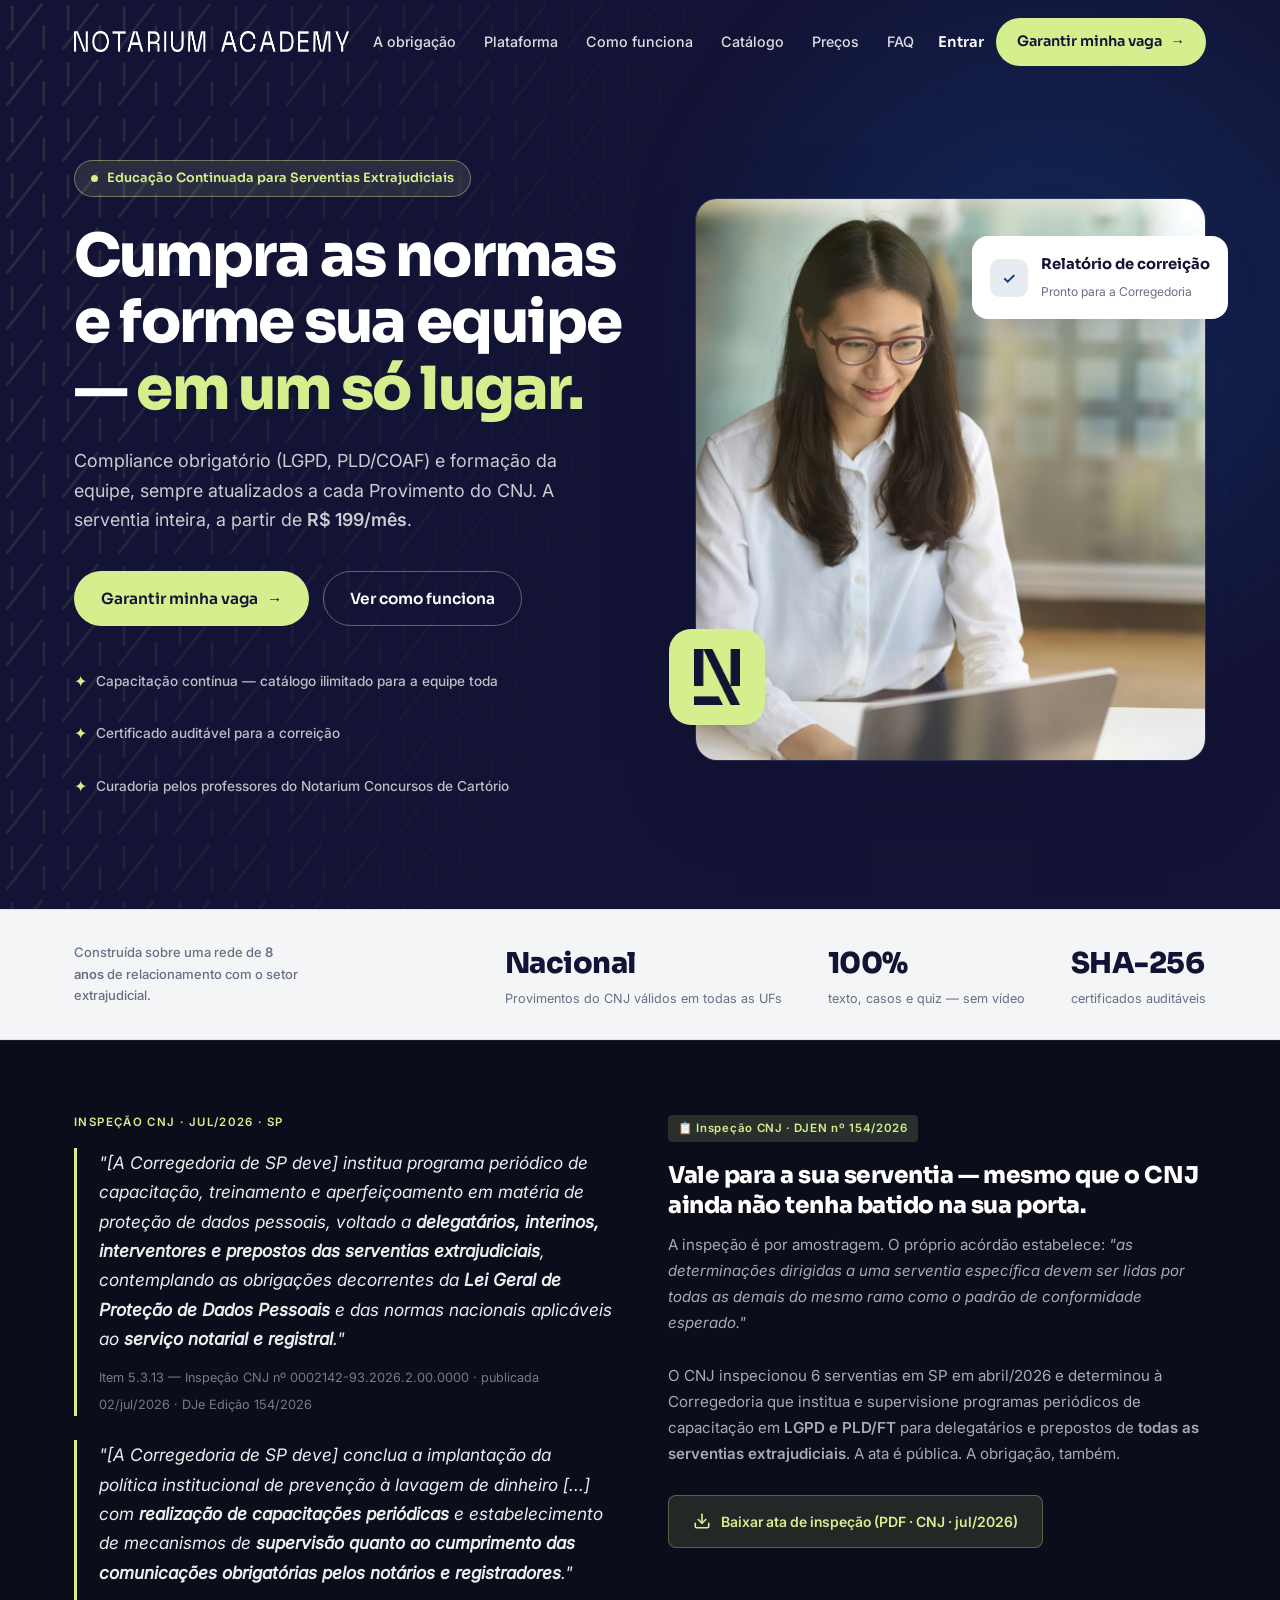
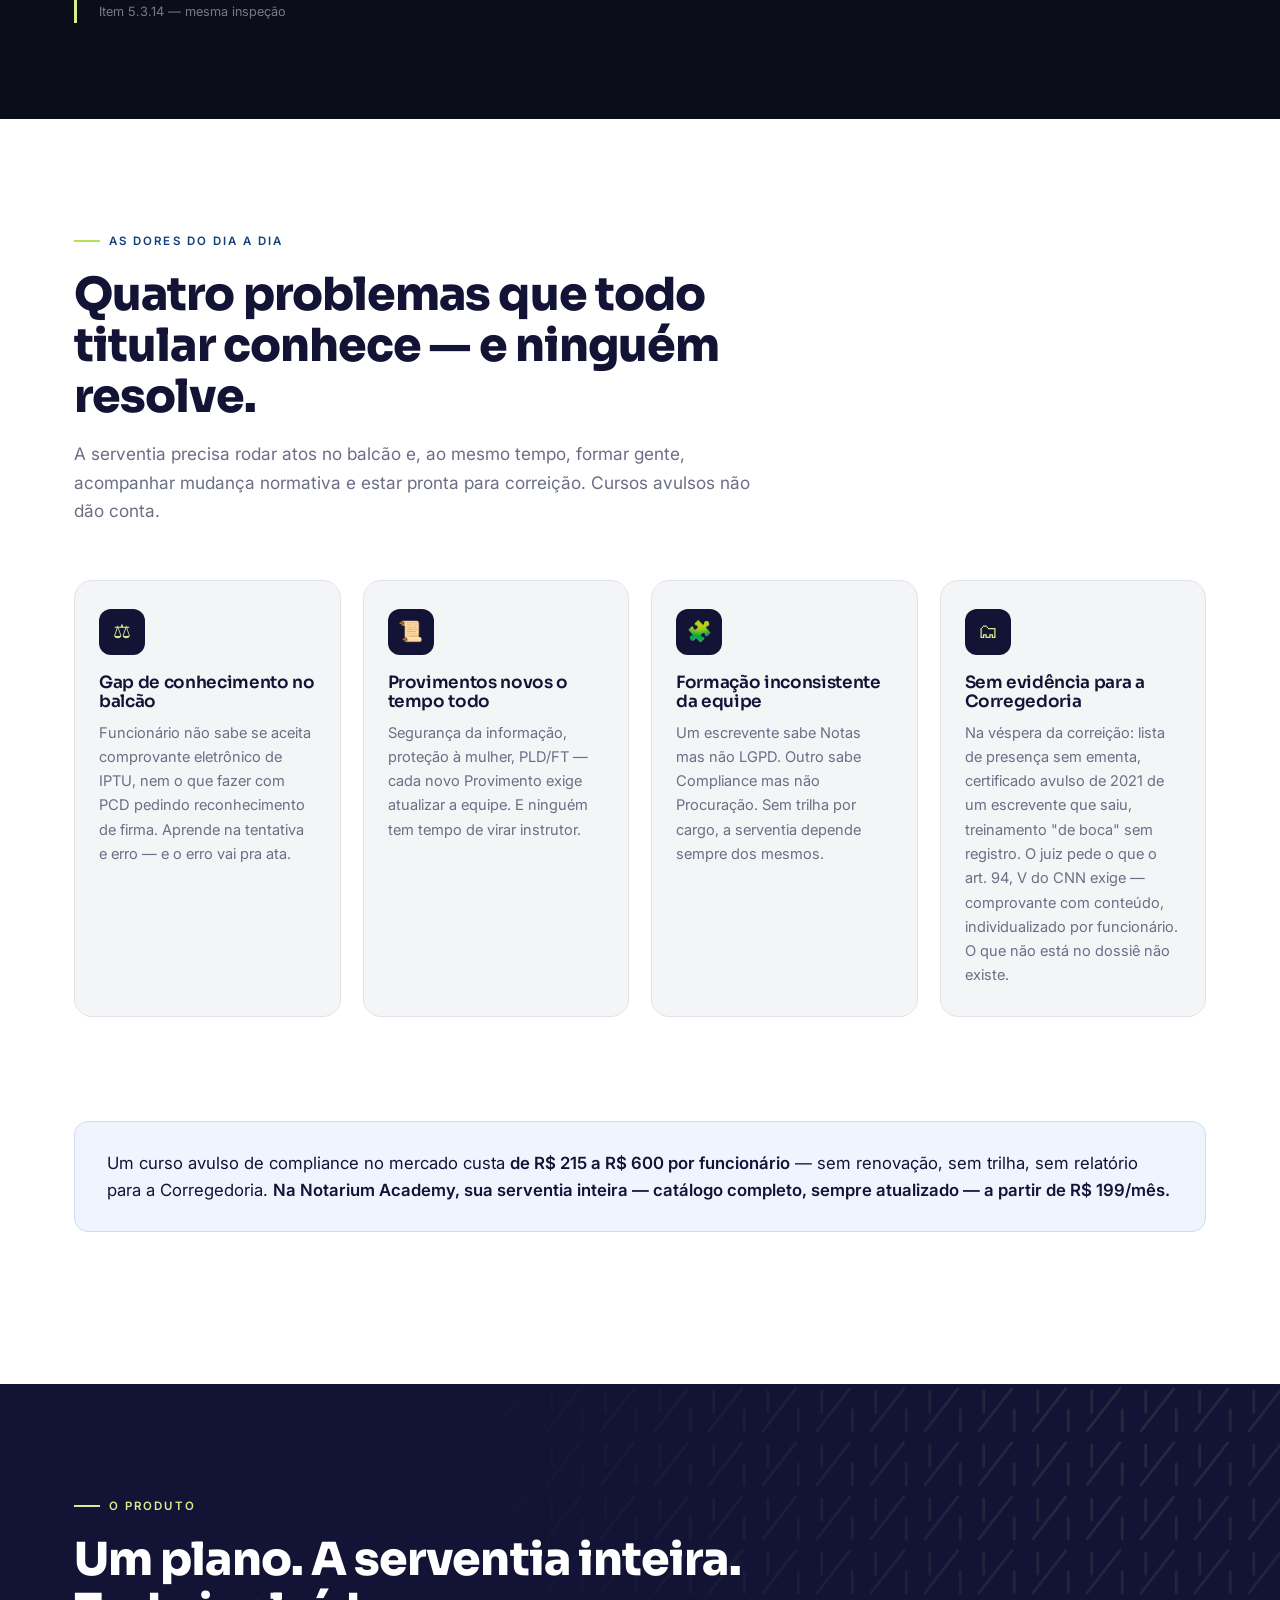
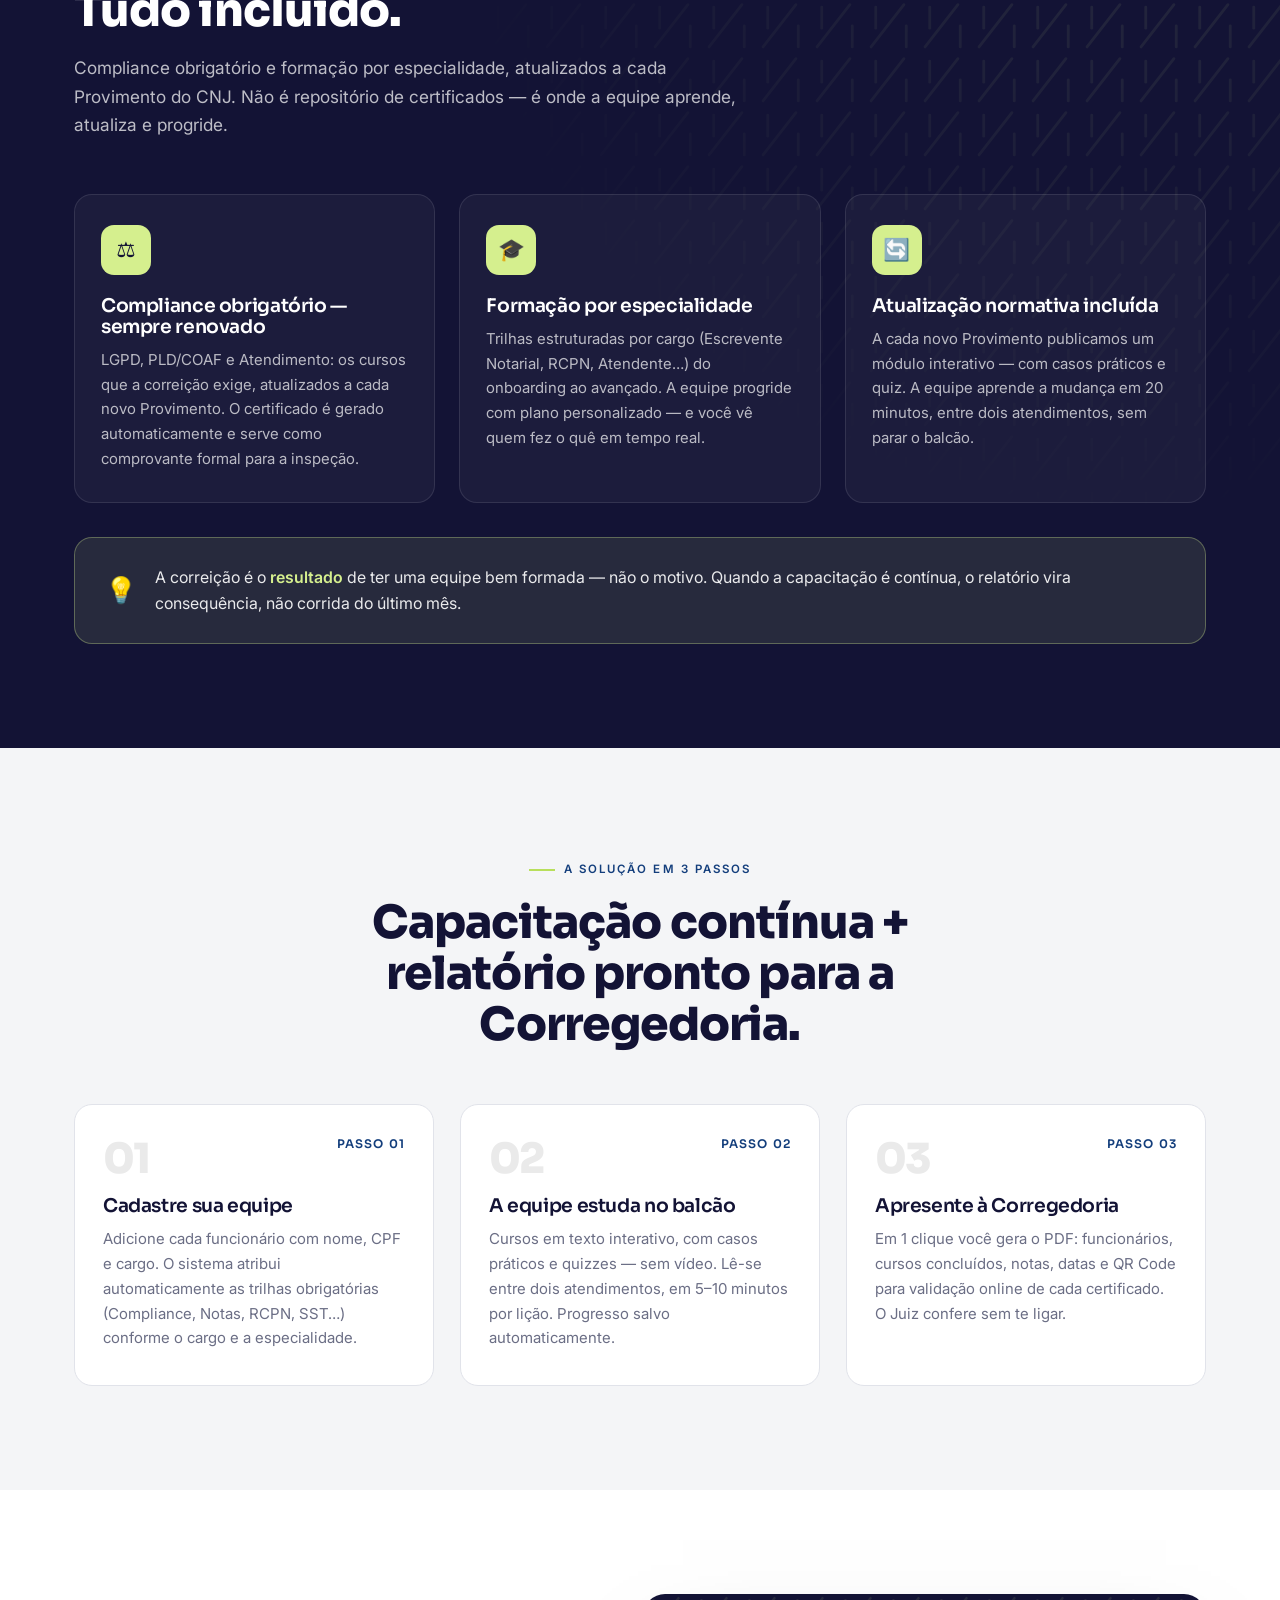
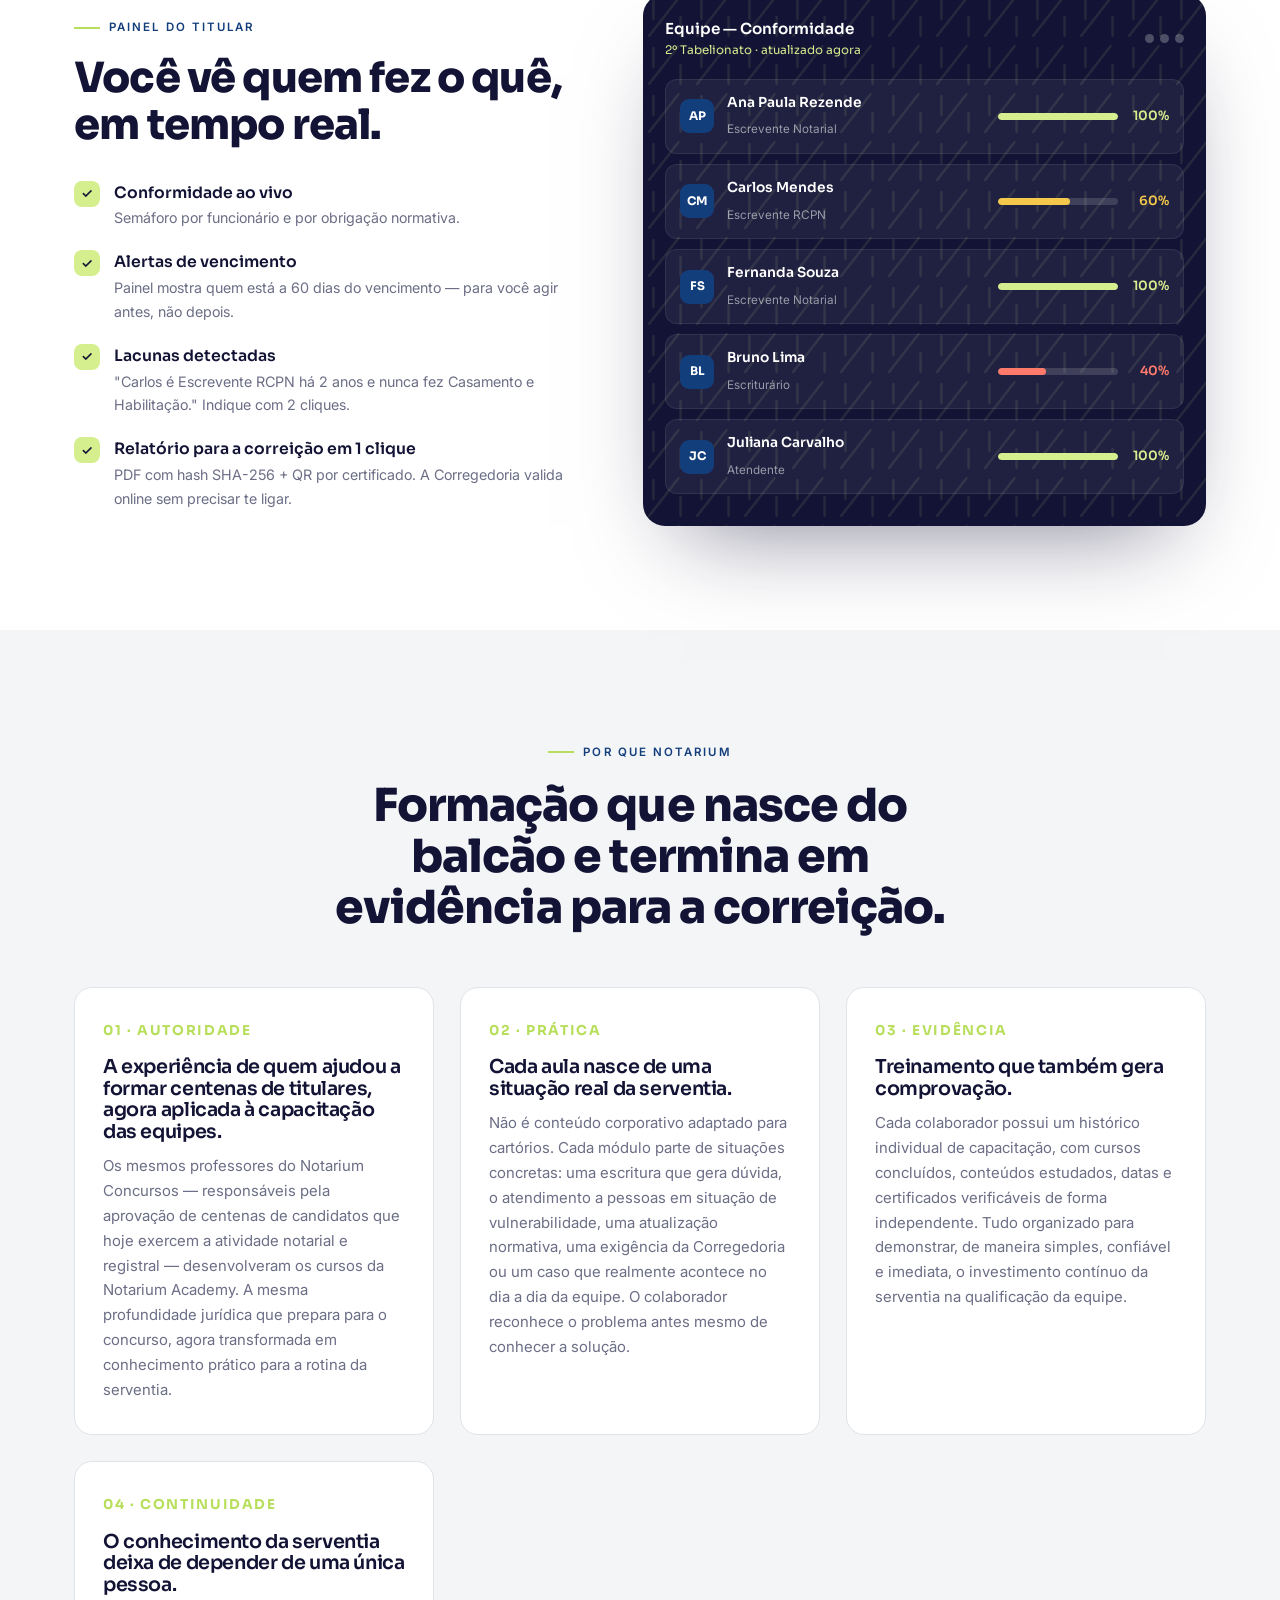
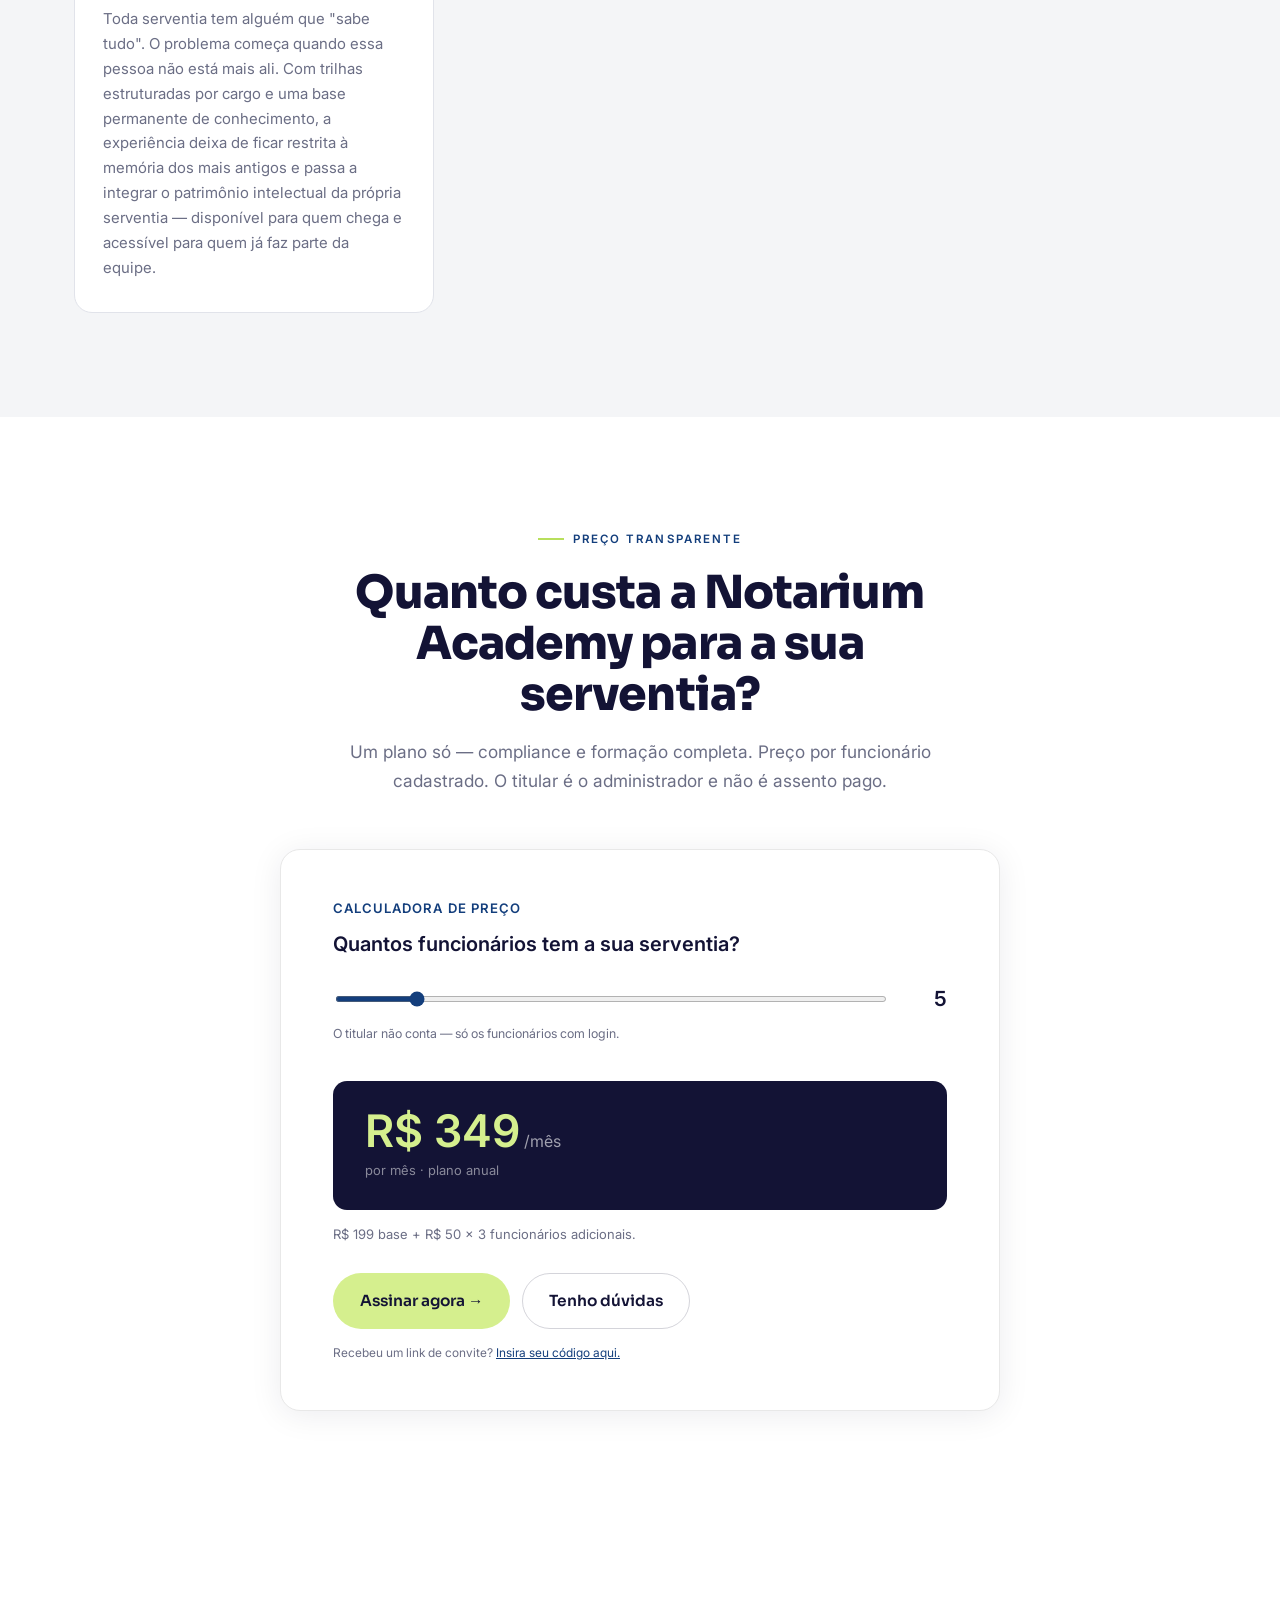
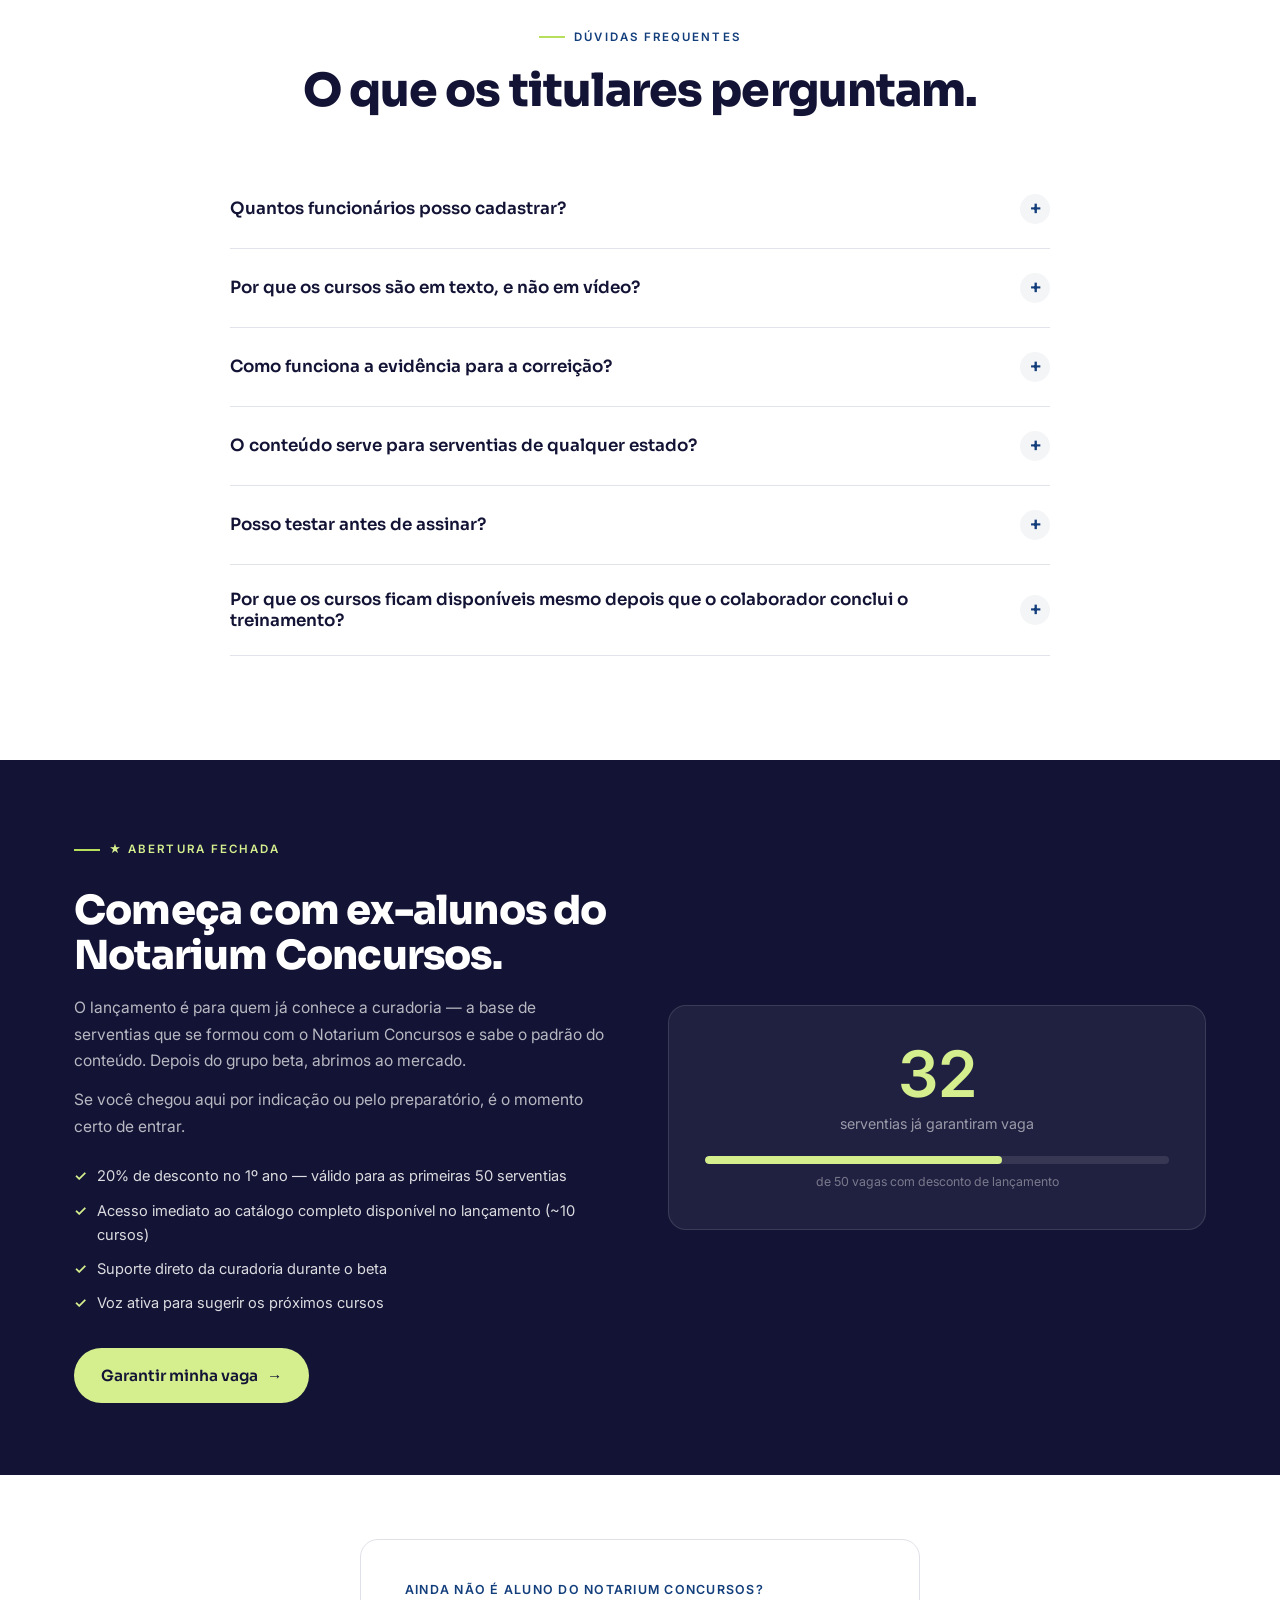
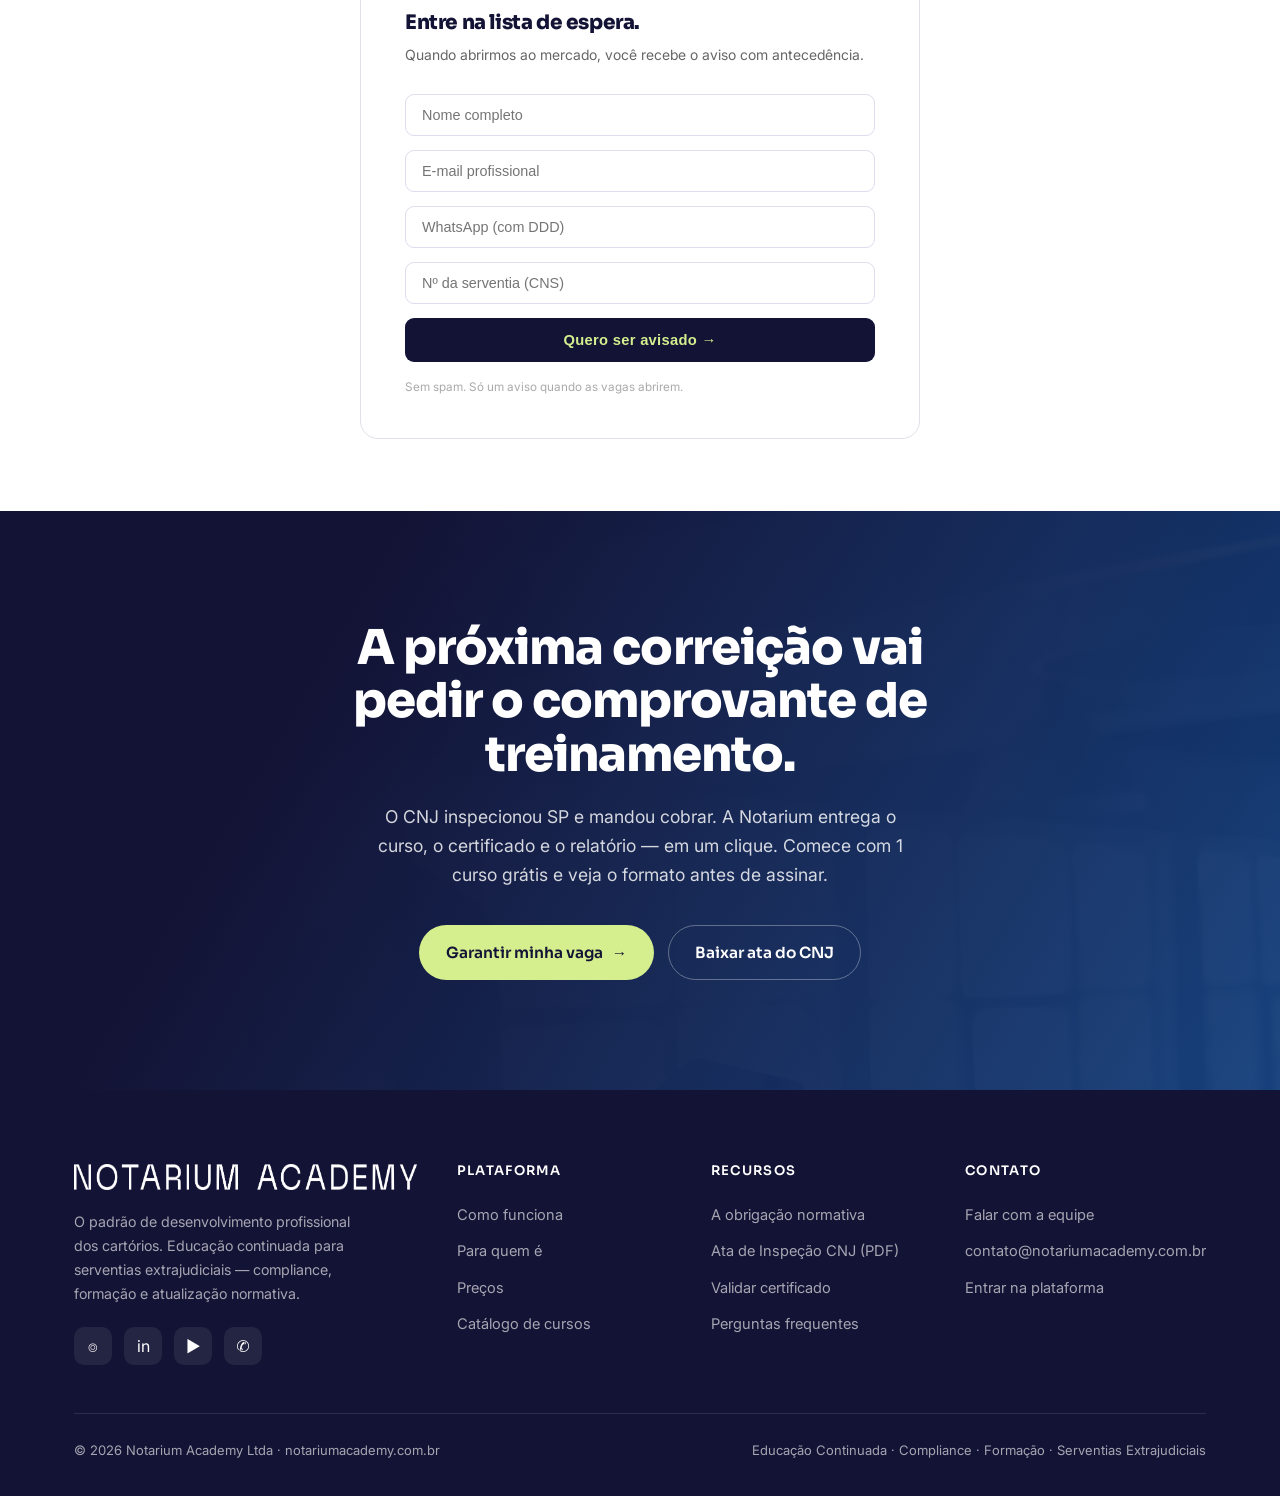
==== commit a69a0960: "fix: preço cheio sem desconto + CTAs → checkout real Remove barra de lançamento com −20%, exibe preç" ====
--- a/index.html
+++ b/index.html
@@ -93,8 +93,8 @@
       <a href="#faq">FAQ</a>
     </nav>
     <div class="nav-actions">
-      <a href="#" class="nav-login">Entrar</a>
-      <a href="cadastro.html" class="btn btn-lime">Garantir minha vaga <span class="arrow">→</span></a>
+      <a href="https://notariumacademy.com.br/login" class="nav-login">Entrar</a>
+      <a href="https://notariumacademy.com.br/checkout" class="btn btn-lime">Garantir minha vaga <span class="arrow">→</span></a>
       <button class="menu-toggle" id="menuToggle" aria-label="Menu"><span></span><span></span><span></span></button>
     </div>
   </div>
@@ -160,7 +160,7 @@
         <h3>Vale para a sua serventia — mesmo que o CNJ ainda não tenha batido na sua porta.</h3>
         <p>A inspeção é por amostragem. O próprio acórdão estabelece: <em>"as determinações dirigidas a uma serventia específica devem ser lidas por todas as demais do mesmo ramo como o padrão de conformidade esperado."</em></p>
         <p>O CNJ inspecionou 6 serventias em SP em abril/2026 e determinou à Corregedoria que institua e supervisione programas periódicos de capacitação em <strong>LGPD e PLD/FT</strong> para delegatários e prepostos de <strong>todas as serventias extrajudiciais</strong>. A ata é pública. A obrigação, também.</p>
-        <a href="assets/docs/inspecao-cnj-sp-2026.pdf" download class="insp-dl">
+        <a href="assets/docs/ata-inspecao-cnj-sp.pdf" download class="insp-dl">
           <svg width="18" height="18" viewBox="0 0 24 24" fill="none" stroke="currentColor" stroke-width="2.2" stroke-linecap="round" stroke-linejoin="round"><path d="M21 15v4a2 2 0 0 1-2 2H5a2 2 0 0 1-2-2v-4"/><polyline points="7 10 12 15 17 10"/><line x1="12" y1="15" x2="12" y2="3"/></svg>
           Baixar ata de inspeção (PDF · CNJ · jul/2026)
         </a>
@@ -343,9 +343,6 @@
       <p>Um plano só — compliance e formação completa. Preço por funcionário cadastrado. O titular é o administrador e não é assento pago.</p>
     </div>
 
-    <div class="launch-bar reveal">
-      <p>🚀 <b>Lançamento:</b> as primeiras 50 serventias entram com <b>−20% no 1º ano</b>. Escassez real — depois das vagas, vai para o preço cheio.</p>
-    </div>
 
     <div class="calc-wrap reveal">
       <div class="calc-label">Calculadora de preço</div>
@@ -368,7 +365,7 @@
       <p class="calc-detail" id="calcDetail"></p>
 
       <div class="calc-cta">
-        <a href="cadastro.html" class="btn btn-lime" id="calcCTA">Garantir minha vaga <span class="arrow">→</span></a>
+        <a href="https://notariumacademy.com.br/checkout" class="btn btn-lime" id="calcCTA">Garantir minha vaga <span class="arrow">→</span></a>
         <a href="#faq" class="btn btn-ghost">Tenho dúvidas</a>
       </div>
       <p style="font-size:.75rem;color:var(--muted,#888);margin-top:14px">Recebeu um link de convite? <a href="#" id="refToggle" style="color:#133E7C;text-decoration:underline">Insira seu código aqui.</a></p>
@@ -412,7 +409,7 @@
         <li><span class="b-ic">✓</span> Suporte direto da curadoria durante o beta</li>
         <li><span class="b-ic">✓</span> Voz ativa para sugerir os próximos cursos</li>
       </ul>
-      <a href="cadastro.html" class="btn btn-lime">Garantir minha vaga <span class="arrow">→</span></a>
+      <a href="https://notariumacademy.com.br/checkout" class="btn btn-lime">Garantir minha vaga <span class="arrow">→</span></a>
     </div>
     <div class="reveal">
       <div class="vagas-card">
@@ -452,8 +449,8 @@
     <h2>A próxima correição vai pedir o comprovante de treinamento.</h2>
     <p>O CNJ inspecionou SP e mandou cobrar. A Notarium entrega o curso, o certificado e o relatório — em um clique. Comece com 1 curso grátis e veja o formato antes de assinar.</p>
     <div class="hero-cta">
-      <a href="cadastro.html" class="btn btn-lime">Garantir minha vaga <span class="arrow">→</span></a>
-      <a href="assets/docs/inspecao-cnj-sp-2026.pdf" download class="btn btn-ghost-light">Baixar ata do CNJ</a>
+      <a href="https://notariumacademy.com.br/checkout" class="btn btn-lime">Garantir minha vaga <span class="arrow">→</span></a>
+      <a href="assets/docs/ata-inspecao-cnj-sp.pdf" download class="btn btn-ghost-light">Baixar ata do CNJ</a>
     </div>
   </div>
 </section>
@@ -482,15 +479,15 @@
       <div class="foot-col">
         <h4>Recursos</h4>
         <a href="#normas">A obrigação normativa</a>
-        <a href="assets/docs/inspecao-cnj-sp-2026.pdf" download>Ata de Inspeção CNJ (PDF)</a>
+        <a href="assets/docs/ata-inspecao-cnj-sp.pdf" download>Ata de Inspeção CNJ (PDF)</a>
         <a href="validar.html">Validar certificado</a>
         <a href="#faq">Perguntas frequentes</a>
       </div>
       <div class="foot-col">
         <h4>Contato</h4>
-        <a href="#">Falar com a equipe</a>
-        <a href="#">contato@notariumacademy.com.br</a>
-        <a href="#">Entrar na plataforma</a>
+        <a href="mailto:contato@notariumacademy.com.br">Falar com a equipe</a>
+        <a href="mailto:contato@notariumacademy.com.br">contato@notariumacademy.com.br</a>
+        <a href="https://notariumacademy.com.br/login">Entrar na plataforma</a>
       </div>
     </div>
     <div class="foot-bottom">
@@ -511,9 +508,8 @@
   const n    = parseInt(document.getElementById('calcSlider').value);
   document.getElementById('calcNum').textContent = n;
 
-  const full    = calcPrice(n);
-  const launch  = Math.round(full * 0.80);
-  const isEnt   = n >= 31;
+  const full   = calcPrice(n);
+  const isEnt  = n >= 31;
 
   const priceVal  = document.getElementById('priceVal');
   const priceFull = document.getElementById('priceFull');
@@ -522,57 +518,53 @@
   const badgeEl   = document.getElementById('calcBadge');
   const ctaEl     = document.getElementById('calcCTA');
 
+  priceFull.style.display = 'none';
+  badgeEl.style.display   = 'none';
+
   if (isEnt) {
     priceVal.textContent = 'Enterprise';
-    priceFull.style.display = 'none';
     priceSub.textContent = '';
-    badgeEl.textContent = 'Sob medida';
     detailEl.innerHTML = '<b>31 ou mais funcionários:</b> entre em contato para proposta personalizada.';
     ctaEl.textContent = 'Falar com a equipe →';
-    ctaEl.href = '#';
+    ctaEl.href = 'mailto:oi@notariumacademy.com.br';
     return;
   }
 
-  priceFull.style.display = 'block';
-  priceFull.textContent = 'De R$ ' + full.toLocaleString('pt-BR') + '/mês';
-  priceVal.textContent = 'R$ ' + launch.toLocaleString('pt-BR');
-  priceSub.textContent = '−20% lançamento · primeiras 50 serventias';
-  badgeEl.textContent = '−20% lançamento';
+  priceVal.textContent = 'R$ ' + full.toLocaleString('pt-BR');
+  priceSub.textContent = 'por mês · plano anual';
 
   if (n <= 2) {
-    detailEl.innerHTML = 'Base: <b>R$ 199/mês</b> (até 2 funcionários). Com desconto de lançamento: <b>R$ ' + launch + '/mês</b>.';
+    detailEl.innerHTML = 'Valor fixo de <b>R$ 199/mês</b> para até 2 funcionários.';
   } else {
-    detailEl.innerHTML = 'R$ 199 base + R$ 50 × ' + (n-2) + ' func. adicionais = R$ ' + full + '/mês. Com desconto: <b>R$ ' + launch + '/mês</b> no 1º ano.';
+    detailEl.innerHTML = 'R$ 199 base + R$ 50 × ' + (n-2) + ' funcionário' + (n-2>1?'s':'') + ' adiciona' + (n-2>1?'is':'l') + '.';
   }
-  ctaEl.textContent = 'Garantir minha vaga →';
-  ctaEl.href = 'cadastro.html';
+  ctaEl.textContent = 'Assinar agora →';
+  ctaEl.href = 'https://notariumacademy.com.br/checkout';
 }
 updateCalc();
 
-// ── Lista de espera (Formspree) ───────────────────────
-document.getElementById('waitlistForm').addEventListener('submit', async function(e){
+// ── Lista de espera (mailto) ──────────────────────────
+document.getElementById('waitlistForm').addEventListener('submit', function(e){
   e.preventDefault();
+  const f = this;
+  const nome     = f.querySelector('[name=nome]').value.trim();
+  const email    = f.querySelector('[name=email]').value.trim();
+  const whatsapp = f.querySelector('[name=whatsapp]').value.trim();
+  const cns      = f.querySelector('[name=cns]').value.trim();
+  const body = encodeURIComponent(
+    'Nome: ' + nome + '\n' +
+    'E-mail: ' + email + '\n' +
+    (whatsapp ? 'WhatsApp: ' + whatsapp + '\n' : '') +
+    (cns      ? 'CNS: '      + cns      + '\n' : '')
+  );
+  const subject = encodeURIComponent('Lista de espera — Notarium Academy');
+  window.location.href = 'mailto:oi@notariumacademy.com.br?subject=' + subject + '&body=' + body;
   const btn = this.querySelector('button');
   const msg = document.getElementById('waitlistMsg');
-  btn.disabled = true; btn.textContent = 'Enviando…';
-  const data = new FormData(this);
-  try {
-    const r = await fetch('https://formspree.io/f/REPLACE_ME', {
-      method:'POST', body: data, headers:{Accept:'application/json'}
-    });
-    if(r.ok){
-      btn.textContent = '✓ Cadastrado!';
-      msg.textContent = 'Obrigado! Você será avisado quando abrirmos ao mercado.';
-      msg.style.display = 'block'; msg.style.color = '#133E7C';
-      this.querySelectorAll('input').forEach(i=>i.disabled=true);
-    } else {
-      throw new Error();
-    }
-  } catch {
-    btn.disabled = false; btn.textContent = 'Quero ser avisado →';
-    msg.textContent = 'Erro ao enviar. Tente novamente ou escreva para contato@notariumacademy.com.br';
-    msg.style.display = 'block'; msg.style.color = '#c00';
-  }
+  btn.textContent = '✓ Abrindo e-mail…';
+  btn.disabled = true;
+  msg.textContent = 'Seu cliente de e-mail foi aberto com os dados preenchidos. Basta enviar!';
+  msg.style.display = 'block'; msg.style.color = '#133E7C';
 });
 
 // ── Ref/invite code ──────────────────────────────────
@@ -584,8 +576,8 @@
   const refInput = document.getElementById('refInput');
   function applyRef(code){
     if(!code) return;
-    document.querySelectorAll('a[href="cadastro.html"]').forEach(a=>{
-      a.href = 'cadastro.html?ref=' + encodeURIComponent(code);
+    document.querySelectorAll('a[href*="notariumacademy.com.br/checkout"]').forEach(a=>{
+      a.href = 'https://notariumacademy.com.br/checkout?ref=' + encodeURIComponent(code);
     });
   }
   if(ref){ applyRef(ref); refInput.value = ref; }
--- a/assets/css/style.css
+++ b/assets/css/style.css
@@ -43,7 +43,7 @@
 
 /* ---------- Reset ---------- */
 *{box-sizing:border-box}
-html{scroll-behavior:smooth}
+html{scroll-behavior:smooth;overflow-x:hidden}
 body{
   margin:0;font-family:"Inter",system-ui,sans-serif;color:var(--text);
   background:var(--white);line-height:1.65;-webkit-font-smoothing:antialiased;
@@ -530,7 +530,10 @@
 .cc .trilha{font-family:"Sora";font-weight:700;font-size:.7rem;letter-spacing:.08em;text-transform:uppercase;padding:5px 11px;border-radius:999px;background:rgba(19,62,124,.1);color:var(--royal)}
 .cc .trilha.compliance{background:rgba(213,239,142,.4);color:#5c7016}
 .cc .trilha.sst{background:rgba(255,122,107,.14);color:#b94436}
+.cc .trilha.inventario{background:rgba(120,80,200,.1);color:#6b3fa0}
 .cc .nivel{font-size:.76rem;color:var(--muted);font-weight:500;white-space:nowrap;padding-top:4px}
+.cc .nivel.obrig{background:rgba(180,30,30,.1);color:#b41e1e;font-weight:700;font-size:.7rem;padding:4px 10px;border-radius:999px}
+.cc-meta .obrig-tag{color:#b41e1e;font-weight:700;font-family:"Sora";font-size:.75rem}
 .cc-body{padding:14px 22px 22px;flex:1;display:flex;flex-direction:column}
 .cc-body h3{font-size:1.08rem;font-weight:700;margin-bottom:8px;line-height:1.3}
 .cc-body p{color:var(--muted);font-size:.88rem;flex:1;margin-bottom:16px}
